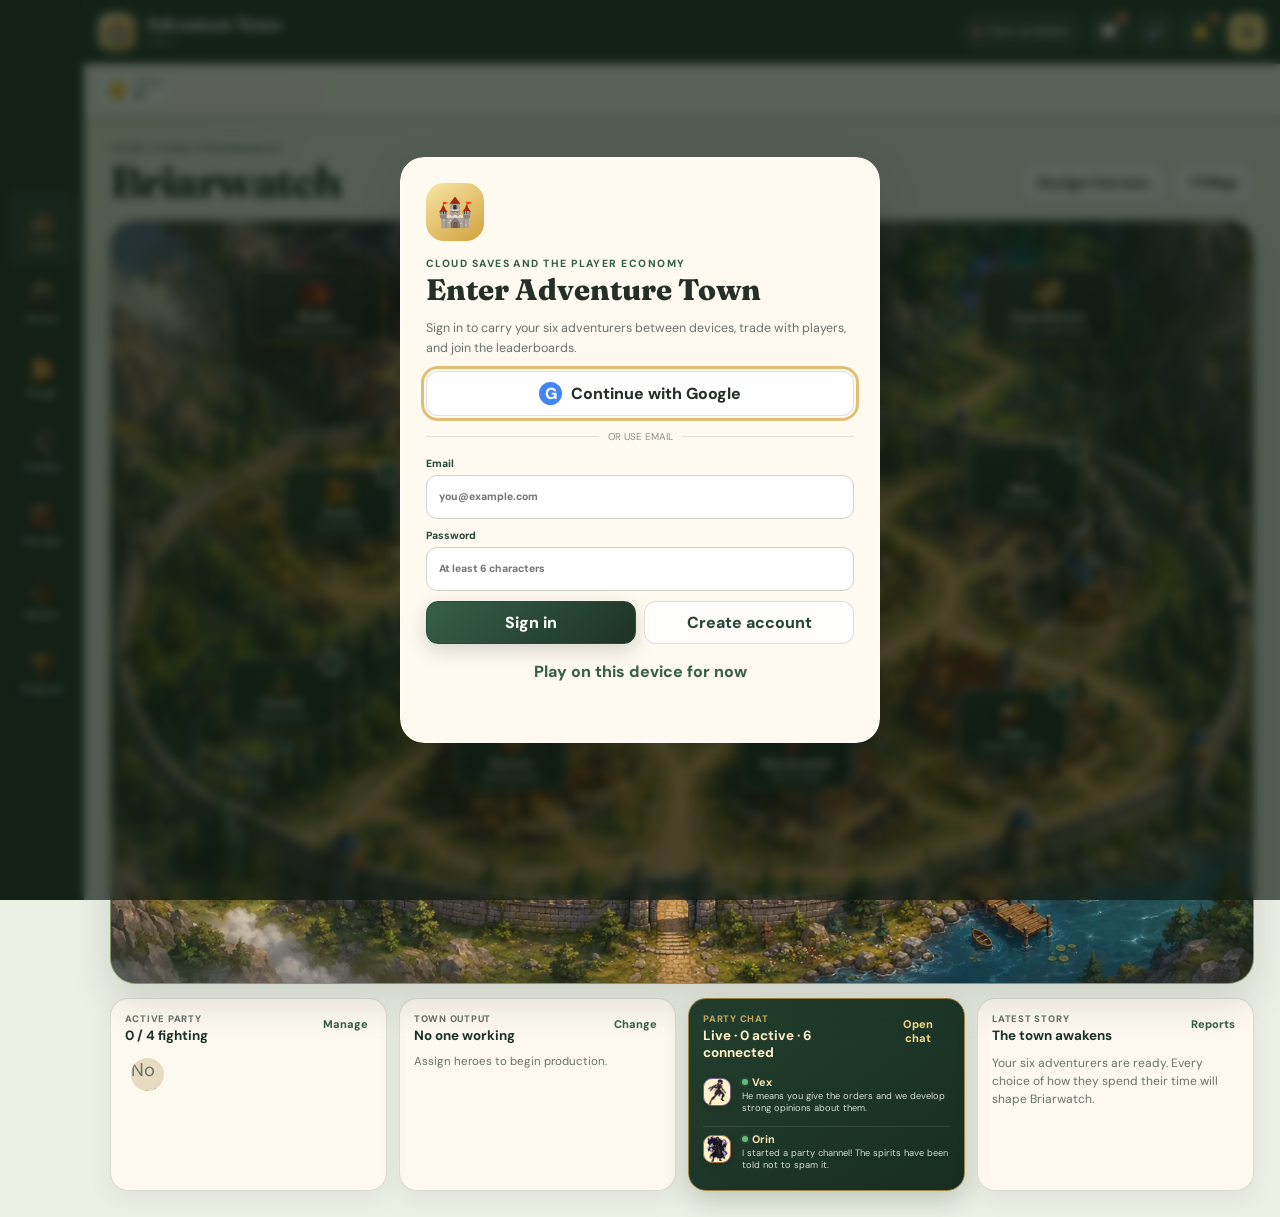
==== index.html @ 0adcb8e7 "Add files via upload" ====
<!doctype html>
<html lang="en">
<head>
  <meta charset="UTF-8">
  <meta name="viewport" content="width=device-width, initial-scale=1, viewport-fit=cover">
  <meta name="theme-color" content="#243b2d">
  <meta name="description" content="Adventure Town — a living, persistent idle RPG with six heroes, a player economy, dungeons, and raids.">
  <title>Adventure Town</title>
  <link rel="manifest" href="manifest.webmanifest">
  <link rel="icon" href="img/icon-192.png" type="image/png" sizes="192x192">
  <link rel="apple-touch-icon" href="img/apple-touch-icon.png">
  <link rel="stylesheet" href="styles.css">
</head>
<body>
  <noscript><div class="fatal-message">Adventure Town needs JavaScript enabled.</div></noscript>

  <div id="loadingScreen" class="loading-screen" aria-live="polite">
    <div class="loading-crest logo-crest"><img src="img/icon-192.png" alt="" aria-hidden="true" onerror="this.hidden=true"></div>
    <h1>Adventure Town</h1>
    <p id="loadingText">Opening the town gates…</p>
    <div class="loading-track" role="progressbar" aria-label="Loading game artwork" aria-valuemin="0" aria-valuemax="0" aria-valuenow="0"><span id="loadingProgress"></span></div>
    <small id="loadingCount" class="loading-count">Preparing artwork…</small>
  </div>

  <div id="app" class="app" hidden>
    <header class="topbar">
      <button class="brand" data-action="open-view" data-view="town" aria-label="Return to town">
        <span class="brand-crest logo-crest"><img src="img/icon-192.png" alt="" aria-hidden="true" onerror="this.hidden=true"></span>
        <span><strong>Adventure Town</strong><small id="versionLabel">v1.6.7</small></span>
      </button>
      <div class="top-actions">
        <button id="syncButton" class="status-pill" data-action="sync" aria-label="Cloud save status">
          <span id="syncDot" class="status-dot"></span><span id="syncLabel">Device save</span>
        </button>
        <button class="icon-button party-chat-button" data-action="open-party-chat" aria-label="Open party chat"><span aria-hidden="true">💬</span><span id="partyChatBadge" class="badge" hidden>0</span></button>
        <button id="soundButton" class="icon-button sound-button" data-action="toggle-sound" aria-label="Turn sounds off" aria-pressed="true"><span aria-hidden="true">🔊</span></button>
        <button class="icon-button" data-action="open-notifications" aria-label="Town reports">🔔<span id="notificationBadge" class="badge" hidden>0</span></button>
        <button id="accountButton" class="avatar-button" data-action="account" aria-label="Account">G</button>
      </div>
    </header>

    <section id="resourceBar" class="resource-bar" aria-label="Town resources"></section>

    <main class="main-stage">
      <section id="townView" class="view active" data-view-panel="town">
        <div class="town-toolbar">
          <div>
            <span class="eyebrow">Your living stronghold</span>
            <h2 id="townName">Briarwatch</h2>
          </div>
          <div class="toolbar-actions">
            <button class="soft-button" data-action="open-view" data-view="assign">Assign heroes</button>
            <button class="soft-button" data-action="toggle-map-size" aria-label="Expand or reduce town map">↗ Map</button>
          </div>
        </div>

        <div id="townMapFrame" class="town-map-frame">
          <div id="townMap" class="town-map" aria-label="Interactive top-down town map">
            <button class="location combat-gate gate-raid" data-action="open-combat-category" data-category="raid" style="--x:18;--y:11">
              <span class="location-icon game-icon icon-raid" aria-hidden="true"></span><strong>Raids</strong><small>3 milestone battles</small>
            </button>
            <button class="location combat-gate gate-dungeon" data-action="open-combat-category" data-category="dungeon" style="--x:50;--y:10">
              <span class="location-icon game-icon icon-dungeon" aria-hidden="true"></span><strong>Dungeons</strong><small>5 Essence delves</small>
            </button>
            <button class="location combat-gate gate-expedition" data-action="open-combat-category" data-category="expedition" style="--x:82;--y:11">
              <span class="location-icon game-icon icon-expedition" aria-hidden="true"></span><strong>Expeditions</strong><small>6 open-world routes</small>
            </button>

            <button class="location building farm" data-action="open-building" data-building="farm" style="--x:20;--y:37">
              <span class="level-badge" data-level-for="farm">1</span><span class="location-icon game-icon icon-farm" aria-hidden="true"></span><strong>Farm</strong><small>Stored food</small>
            </button>
            <button class="location building forest" data-action="open-building" data-building="forest" style="--x:15;--y:62">
              <span class="level-badge" data-level-for="forest">1</span><span class="location-icon game-icon icon-forest" aria-hidden="true"></span><strong>Forest</strong><small>Stored wood</small>
            </button>
            <button class="location building market" data-action="open-view" data-view="market" style="--x:39;--y:44">
              <span class="level-badge" data-level-for="market">1</span><span class="location-icon game-icon icon-market" aria-hidden="true"></span><strong>Marketplace</strong><small>Player trade</small>
            </button>
            <button class="location building warehouse" data-action="open-view" data-view="warehouse" style="--x:61;--y:41">
              <span class="level-badge" data-level-for="warehouse">1</span><span class="location-icon game-icon icon-warehouse" aria-hidden="true"></span><strong>Warehouse</strong><small id="warehouseMapCount">0 / 60</small>
            </button>
            <button class="location building tavern" data-action="open-building" data-building="tavern" style="--x:35;--y:70">
              <span class="level-badge" data-level-for="tavern">1</span><span class="location-icon game-icon icon-tavern" aria-hidden="true"></span><strong>Tavern</strong><small>Restore sanity</small>
            </button>
            <button class="location building smith" data-action="open-building" data-building="smith" style="--x:60;--y:70">
              <span class="level-badge" data-level-for="smith">1</span><span class="location-icon game-icon icon-smith" aria-hidden="true"></span><strong>Blacksmith</strong><small>Gear &amp; repair</small>
            </button>
            <button class="location building inn" data-action="open-building" data-building="inn" style="--x:79;--y:66">
              <span class="level-badge" data-level-for="inn">1</span><span class="location-icon game-icon icon-inn" aria-hidden="true"></span><strong>Inn</strong><small>Defeat recovery</small>
            </button>
            <button class="location building mine" data-action="open-building" data-building="mine" style="--x:80;--y:34">
              <span class="level-badge" data-level-for="mine">1</span><span class="location-icon game-icon icon-mine" aria-hidden="true"></span><strong>Mine</strong><small>Stored metal</small>
            </button>

            <div id="heroLayer" class="hero-layer" aria-live="polite"></div>
            <div class="town-square"><span class="game-icon icon-town" aria-hidden="true"></span><small>Town Square</small></div>
          </div>
        </div>

        <div class="town-summary-grid">
          <article class="summary-card">
            <div class="card-heading"><span><small>ACTIVE PARTY</small><strong id="activePartyCount">0 / 4 fighting</strong></span><button data-action="open-view" data-view="combat">Manage</button></div>
            <div id="activePartyMini" class="avatar-stack"></div>
          </article>
          <article class="summary-card">
            <div class="card-heading"><span><small>TOWN OUTPUT</small><strong id="townOutputText">No one working</strong></span><button data-action="open-view" data-view="assign">Change</button></div>
            <div id="townOutputMini" class="mini-bars"></div>
          </article>
          <article class="summary-card party-chat-card">
            <div class="card-heading"><span><small>PARTY CHAT</small><strong id="partyChatStatus">Six heroes connected</strong></span><button data-action="open-party-chat">Open chat</button></div>
            <div id="partyChatPreview" class="party-chat-preview"></div>
          </article>
          <article class="summary-card story-card">
            <div class="card-heading"><span><small>LATEST STORY</small><strong id="latestStoryTitle">The town awakens</strong></span><button data-action="open-notifications">Reports</button></div>
            <p id="latestStoryText">Your six adventurers are ready for their first assignments.</p>
          </article>
        </div>
      </section>

      <section id="heroesView" class="view" data-view-panel="heroes">
        <div class="section-heading"><div><span class="eyebrow">The permanent roster</span><h2>Your Six Adventurers</h2><p>Every hero can master combat and every work skill. There are no disposable workers.</p></div></div>
        <div id="heroRoster" class="hero-roster"></div>
      </section>

      <section id="assignView" class="view" data-view-panel="assign">
        <div class="section-heading"><div><span class="eyebrow">Time is the real currency</span><h2>Assignment Board</h2><p>Put all six to work, or send up to four into combat. Every choice has an opportunity cost.</p></div></div>
        <div id="assignmentBoard" class="assignment-board"></div>
      </section>

      <section id="combatView" class="view" data-view-panel="combat">
        <div class="section-heading"><div><span class="eyebrow">6 Expeditions → 5 Dungeons → 3 Raids</span><h2>Combat Hall</h2><p>Watch every strike, max hit, heal, kill, boss, and Raid skill room play out live—or let the battles continue for up to 12 hours away.</p></div><div class="combat-cap"><span id="combatSlotCount">0</span>/4 slots</div></div>
        <div id="combatBattlefield"></div>
        <div id="activeRuns" class="active-runs"></div>
        <div id="combatCatalog" class="combat-catalog"></div>
      </section>

      <section id="warehouseView" class="view" data-view-panel="warehouse">
        <div class="section-heading"><div><span class="eyebrow">Everything earned comes here</span><h2>Warehouse</h2><p>Every ration, metal, wood, supply, and equipment find is stored here as its own item type.</p></div><div class="capacity-ring"><strong id="warehouseCount">0</strong><span id="warehouseCapacity">/60 slots</span></div></div>
        <div class="segmented" role="tablist" aria-label="Warehouse filters">
          <button class="active" data-action="warehouse-filter" data-filter="all">All</button>
          <button data-action="warehouse-filter" data-filter="resource">Resources</button>
          <button data-action="warehouse-filter" data-filter="weapon">Weapons</button>
          <button data-action="warehouse-filter" data-filter="armor">Armor</button>
          <button data-action="warehouse-filter" data-filter="pet">Pets</button>
          <button data-action="warehouse-filter" data-filter="trinket">Trinkets</button>
          <button data-action="warehouse-filter" data-filter="egg">Eggs</button>
          <button data-action="warehouse-filter" data-filter="special">Special</button>
        </div>
        <div id="inventoryGrid" class="inventory-grid"></div>
      </section>

      <section id="marketView" class="view" data-view-panel="market">
        <div class="section-heading"><div><span class="eyebrow">Trade time and specialization</span><h2>Marketplace</h2><p>Buy from and sell to other players for Gold. The town never sells unlimited Essence.</p></div><button class="primary-button" data-action="open-sell">Create listing</button></div>
        <div id="marketStatus" class="market-status"></div>
        <div class="market-grid">
          <div><h3>Live Listings</h3><div id="marketListings" class="listing-list"></div></div>
          <div><h3>Your Listings &amp; Payouts</h3><div id="myListings" class="listing-list"></div></div>
        </div>
      </section>

      <section id="progressView" class="view" data-view-panel="progress">
        <div class="section-heading"><div><span class="eyebrow">A town worth remembering</span><h2>Progress &amp; Leaderboards</h2><p>Track long-term milestones without turning Adventure Town into PvP.</p></div></div>
        <div id="progressCards" class="progress-cards"></div>
        <section class="hero-league-section">
          <div class="hero-league-heading"><div><span class="eyebrow">Your roster, head to head</span><h3>Heroes' League</h3></div><div class="segmented compact" role="tablist" aria-label="Hero leaderboard metric"><button class="active" data-action="hero-league-metric" data-metric="power">Power</button><button data-action="hero-league-metric" data-metric="damage">Damage</button><button data-action="hero-league-metric" data-metric="combat">Combat</button><button data-action="hero-league-metric" data-metric="work">Work</button></div></div>
          <div id="heroLeague" class="hero-league"></div>
        </section>
        <div class="progress-columns">
          <div><h3>Milestones</h3><div id="achievementList" class="achievement-list"></div></div>
          <div><h3>Adventurer Rankings</h3><div id="leaderboardList" class="leaderboard-list"></div></div>
        </div>
      </section>
    </main>

    <nav class="bottom-nav" aria-label="Primary navigation">
      <button class="active" data-action="open-view" data-view="town"><span class="game-icon icon-town" aria-hidden="true"></span><small>Town</small></button>
      <button data-action="open-view" data-view="heroes"><span class="game-icon icon-heroes" aria-hidden="true"></span><small>Heroes</small></button>
      <button data-action="open-view" data-view="assign"><span class="game-icon icon-assign" aria-hidden="true"></span><small>Assign</small></button>
      <button data-action="open-view" data-view="combat"><span class="game-icon icon-combat" aria-hidden="true"></span><small>Combat</small></button>
      <button data-action="open-view" data-view="warehouse"><span class="game-icon icon-warehouse" aria-hidden="true"></span><small>Storage</small></button>
      <button data-action="open-view" data-view="market"><span class="game-icon icon-market" aria-hidden="true"></span><small>Market</small></button>
      <button data-action="open-view" data-view="progress"><span class="game-icon icon-progress" aria-hidden="true"></span><small>Progress</small></button>
    </nav>
  </div>

  <aside id="drawer" class="drawer" aria-hidden="true" aria-labelledby="drawerTitle">
    <div class="drawer-backdrop" data-action="close-drawer"></div>
    <div class="drawer-sheet" role="dialog" aria-modal="true">
      <div class="drawer-grip"></div>
      <header><div><span id="drawerEyebrow" class="eyebrow"></span><h2 id="drawerTitle"></h2></div><button class="icon-button" data-action="close-drawer" aria-label="Close">✕</button></header>
      <div id="drawerContent" class="drawer-content"></div>
    </div>
  </aside>

  <dialog id="authDialog" class="modal auth-modal">
    <form method="dialog" class="modal-card" data-prevent-submit>
      <div class="modal-crest">🏰</div>
      <span class="eyebrow">Cloud saves and the player economy</span>
      <h2>Enter Adventure Town</h2>
      <p>Sign in to carry your six adventurers between devices, trade with players, and join the leaderboards.</p>
      <button type="button" id="googleSignIn" class="google-button" data-action="google-signin"><span>G</span> Continue with Google</button>
      <div class="or"><span>or use email</span></div>
      <label>Email<input id="authEmail" type="email" autocomplete="email" placeholder="you@example.com"></label>
      <label>Password<input id="authPassword" type="password" autocomplete="current-password" minlength="6" placeholder="At least 6 characters"></label>
      <div class="button-row"><button type="button" class="primary-button" data-action="email-signin">Sign in</button><button type="button" class="soft-button" data-action="email-register">Create account</button></div>
      <button type="button" class="text-button" data-action="device-play">Play on this device for now</button>
      <p id="authError" class="form-error" role="alert"></p>
    </form>
  </dialog>

  <dialog id="offlineDialog" class="modal report-modal">
    <form method="dialog" class="modal-card">
      <span class="eyebrow">While you were away</span><h2>Your town kept moving</h2>
      <div id="offlineReport" class="offline-report"></div>
      <button class="primary-button" value="close">Return to town</button>
    </form>
  </dialog>

  <dialog id="confirmDialog" class="modal confirm-modal">
    <form method="dialog" class="modal-card">
      <span id="confirmIcon" class="confirm-icon">?</span><h2 id="confirmTitle">Are you sure?</h2><p id="confirmText"></p>
      <div class="button-row"><button class="soft-button" value="cancel">Cancel</button><button id="confirmAccept" class="danger-button" value="confirm">Confirm</button></div>
    </form>
  </dialog>

  <div id="toastRegion" class="toast-region" aria-live="polite"></div>
  <script type="module" src="game.js"></script>
</body>
</html>
---- styles.css ----
@import url('https://fonts.googleapis.com/css2?family=DM+Sans:wght@400;500;600;700;800&family=Fraunces:opsz,wght@9..144,600;9..144,700;9..144,800&display=swap');

:root {
  --forest-950: #15251c;
  --forest-900: #1d3226;
  --forest-800: #294735;
  --forest-700: #376047;
  --forest-500: #5e8c68;
  --sage-200: #c9d6bd;
  --sage-100: #e7ecdf;
  --cream: #f8f1df;
  --paper: #fffaf0;
  --gold: #d5a63f;
  --gold-light: #f3d782;
  --clay: #9b553d;
  --rust: #bc633f;
  --ink: #243027;
  --muted: #687268;
  --line: rgba(43, 66, 49, .16);
  --shadow: 0 16px 42px rgba(22, 36, 26, .15);
  --safe-top: env(safe-area-inset-top, 0px);
  --safe-bottom: env(safe-area-inset-bottom, 0px);
  --header-h: 64px;
  --resource-h: 52px;
  --nav-h: 72px;
}

* { box-sizing: border-box; }
html { min-height: 100%; background: var(--forest-950); scroll-behavior: smooth; }
body {
  min-height: 100%; margin: 0; overflow-x: hidden;
  color: var(--ink); background:
    radial-gradient(circle at 0 0, rgba(213,166,63,.14), transparent 28rem),
    #edf0e5;
  font-family: "DM Sans", system-ui, -apple-system, BlinkMacSystemFont, "Segoe UI", sans-serif;
  -webkit-tap-highlight-color: transparent;
}
button, input, select { font: inherit; }
button { cursor: pointer; }
button:focus-visible, input:focus-visible, select:focus-visible { outline: 3px solid rgba(213,166,63,.7); outline-offset: 2px; }
[hidden] { display: none !important; }

.fatal-message { padding: 2rem; text-align: center; color: white; background: var(--forest-900); }
.loading-screen {
  position: fixed; inset: 0; z-index: 1000; display: grid; place-content: center; justify-items: center;
  color: var(--cream); background:
    linear-gradient(rgba(18,38,25,.72), rgba(15,29,20,.9)),
    radial-gradient(circle at 50% 36%, #53775a 0 14%, #243b2d 40%, #14231a 75%);
  text-align: center; transition: opacity .35s ease, visibility .35s ease;
}
.loading-screen.fade { opacity: 0; visibility: hidden; }
.loading-crest { display: grid; width: 92px; height: 92px; place-items: center; margin-bottom: 1rem; border: 2px solid rgba(255,255,255,.28); border-radius: 28px; background: rgba(255,255,255,.1); box-shadow: 0 24px 60px rgba(0,0,0,.25); font-size: 3rem; animation: crestFloat 2s ease-in-out infinite; }
.loading-crest img { width:100%; height:100%; border-radius:25px; }
.loading-screen h1 { margin: 0; font: 800 clamp(2.25rem,8vw,4rem)/1 "Fraunces", serif; letter-spacing: -.04em; }
.loading-screen p { margin: .8rem 0 1.4rem; color: var(--sage-200); }
.loading-track { width: min(280px,70vw); height: 6px; overflow: hidden; border-radius: 99px; background: rgba(255,255,255,.12); }
.loading-track span { display: block; width: 0; height: 100%; border-radius: inherit; background: linear-gradient(90deg,var(--gold),var(--gold-light)); box-shadow: 0 0 14px rgba(243,215,130,.35); transition: width .16s ease; }
.loading-count { margin-top:.65rem; color:rgba(231,236,223,.72); font-size:.65rem; font-weight:700; letter-spacing:.08em; text-transform:uppercase; }
@keyframes crestFloat { 50%{transform:translateY(-7px) rotate(-2deg)} }

.logo-crest { position:relative; }
.logo-crest::before { content:"🏰"; display:grid; position:absolute; inset:0; place-items:center; }
.logo-crest img { position:relative; z-index:1; object-fit:cover; background:#173121; }

.art-fallback { display:grid !important; place-items:center; font-style:normal; }

.app { min-height: 100dvh; padding-top: calc(var(--safe-top) + var(--header-h) + var(--resource-h)); padding-bottom: calc(var(--safe-bottom) + var(--nav-h)); }
.topbar {
  position: fixed; top: 0; left: 0; right: 0; z-index: 100; height: calc(var(--safe-top) + var(--header-h)); padding: var(--safe-top) max(14px,env(safe-area-inset-right)) 0 max(14px,env(safe-area-inset-left));
  display: flex; align-items: center; justify-content: space-between; color: white; background: rgba(26,49,35,.96); border-bottom: 1px solid rgba(255,255,255,.08); backdrop-filter: blur(18px);
}
.brand { display: flex; align-items: center; gap: 10px; min-width: 0; padding: 0; border: 0; color: inherit; background: transparent; text-align: left; }
.brand-crest { display: grid; width: 38px; height: 38px; flex: 0 0 auto; place-items: center; border-radius: 13px; background: linear-gradient(145deg,#fff2bc,#c99227); box-shadow: inset 0 0 0 1px rgba(255,255,255,.45); font-size: 1.25rem; }
.brand-crest img { width:100%; height:100%; border-radius:12px; }
.brand span:last-child { display: grid; }
.brand strong { font: 700 1.05rem/1.1 "Fraunces",serif; letter-spacing: -.02em; white-space: nowrap; }
.brand small { margin-top: 2px; color: #afc5b3; font-size: .63rem; letter-spacing: .08em; text-transform: uppercase; }
.top-actions { display: flex; align-items: center; gap: 8px; }
.status-pill { display: flex; align-items: center; gap: 7px; min-height: 36px; padding: 7px 11px; border: 1px solid rgba(255,255,255,.12); border-radius: 99px; color: #d9e6d9; background: rgba(255,255,255,.07); font-size: .72rem; font-weight: 700; }
.status-dot { width: 8px; height: 8px; border-radius: 50%; background: #dfae46; box-shadow: 0 0 0 4px rgba(223,174,70,.13); }
.status-dot.online { background: #78c986; box-shadow: 0 0 0 4px rgba(120,201,134,.13); }
.status-dot.error { background: #e57867; box-shadow: 0 0 0 4px rgba(229,120,103,.13); }
.icon-button, .avatar-button { position: relative; display: grid; width: 38px; height: 38px; place-items: center; padding: 0; border: 1px solid rgba(255,255,255,.12); border-radius: 12px; color: white; background: rgba(255,255,255,.07); }
.party-chat-button > span:first-child { font-size:1rem; filter:drop-shadow(0 2px 2px rgba(0,0,0,.2)); }
.avatar-button { border-color: #d8b04f; color: var(--forest-900); background: var(--gold-light); font-weight: 800; }
.badge { position: absolute; top: -4px; right: -4px; min-width: 17px; height: 17px; padding: 0 4px; border: 2px solid var(--forest-900); border-radius: 10px; color: white; background: var(--rust); font-size: .62rem; line-height: 13px; }

.resource-bar {
  position: fixed; top: calc(var(--safe-top) + var(--header-h)); left: 0; right: 0; z-index: 90; height: var(--resource-h);
  display: flex; gap: 8px; align-items: center; overflow-x: auto; padding: 7px max(12px,env(safe-area-inset-right)) 7px max(12px,env(safe-area-inset-left)); scrollbar-width: none;
  background: rgba(255,250,240,.95); border-bottom: 1px solid var(--line); box-shadow: 0 4px 18px rgba(34,55,39,.07); backdrop-filter: blur(14px);
}
.resource-bar::-webkit-scrollbar { display:none; }
.resource-chip { display: flex; align-items: center; gap: 7px; min-width: max-content; height: 36px; padding: 6px 10px; border: 1px solid var(--line); border-radius: 11px; background: white; box-shadow: 0 2px 7px rgba(39,58,43,.05); }
.resource-chip .resource-icon { font-size: 1.05rem; }
.resource-chip span:last-child { display: grid; }
.resource-chip small { color: var(--muted); font-size: .56rem; font-weight: 800; letter-spacing: .06em; text-transform: uppercase; }
.resource-chip strong { font-size: .78rem; line-height: 1.05; }
.resource-chip.flash { animation: chipFlash .65s ease; }
@keyframes chipFlash { 45%{transform:translateY(-2px);border-color:var(--gold);box-shadow:0 5px 15px rgba(213,166,63,.28)} }

.main-stage { width: min(1500px,100%); margin: 0 auto; }
.view { display: none; min-height: calc(100dvh - var(--header-h) - var(--resource-h) - var(--nav-h)); padding: clamp(14px,2vw,26px); animation: viewIn .25s ease; }
.view.active { display: block; }
@keyframes viewIn { from{opacity:0;transform:translateY(6px)} }
.eyebrow { display: block; margin-bottom: 4px; color: var(--forest-700); font-size: .65rem; font-weight: 800; letter-spacing: .14em; text-transform: uppercase; }
.town-toolbar, .section-heading { display: flex; align-items: end; justify-content: space-between; gap: 18px; margin-bottom: 16px; }
.town-toolbar h2, .section-heading h2 { margin: 0; color: var(--forest-900); font: 800 clamp(1.7rem,4vw,2.7rem)/1.05 "Fraunces",serif; letter-spacing: -.035em; }
.section-heading p { max-width: 700px; margin: 8px 0 0; color: var(--muted); font-size: .9rem; }
.toolbar-actions, .button-row { display: flex; gap: 8px; }
.soft-button, .primary-button, .danger-button, .google-button, .text-button {
  min-height: 42px; padding: 10px 15px; border-radius: 12px; font-weight: 800; transition: transform .15s ease, filter .15s ease, box-shadow .15s ease;
}
.soft-button { border: 1px solid var(--line); color: var(--forest-800); background: rgba(255,255,255,.78); }
.primary-button { border: 1px solid #244d35; color: white; background: linear-gradient(135deg,var(--forest-700),var(--forest-900)); box-shadow: 0 7px 20px rgba(29,50,38,.18); }
.danger-button { border: 1px solid #8a362c; color: white; background: #a8493c; }
.text-button { border: 0; color: var(--forest-700); background: transparent; }
.soft-button:hover, .primary-button:hover, .danger-button:hover, .google-button:hover { filter: brightness(1.05); transform: translateY(-1px); }

.town-map-frame { position: relative; overflow: auto; border: 1px solid rgba(33,57,40,.22); border-radius: 26px; background: #9bb082; box-shadow: var(--shadow); overscroll-behavior-x:contain; overscroll-behavior-y:auto; touch-action:pan-x pan-y; transition: min-height .25s ease; }
.town-map-frame.expanded { position: fixed; inset: calc(var(--safe-top) + var(--header-h) + var(--resource-h)) 0 calc(var(--safe-bottom) + var(--nav-h)) 0; z-index: 80; border-radius: 0; }
.town-map {
  position: relative; width:100%; min-width:800px; aspect-ratio:3/2; overflow:hidden; isolation:isolate;
  touch-action:pan-x pan-y;
  background:linear-gradient(rgba(20,38,25,.04),rgba(20,38,25,.04)),url("img/fantasy-town-map.webp") center/cover no-repeat #607455;
}
.town-map::before { content:none; }
.terrain { display:none; }
.terrain-mountains { top:-10px; left:0; right:0; height:31%; z-index:-2; opacity:.94; background: linear-gradient(135deg,transparent 0 35%,#557354 36% 55%,transparent 56%) 0 0/120px 125px repeat-x, linear-gradient(45deg,transparent 0 38%,#48654b 39% 57%,transparent 58%) 50px 6px/145px 130px repeat-x, linear-gradient(#617b59,#6e895f); border-bottom: 7px solid #756d51; }
.terrain-river { right:-4%; bottom:-12%; width:48%; height:32%; z-index:-1; transform:rotate(-12deg); border-radius:50%; background:linear-gradient(90deg,#6eabb0,#8bc3bd 45%,#5b979f); box-shadow:0 0 0 8px #bfad75,0 0 0 13px rgba(70,87,48,.18); }
.terrain-road { z-index:-1; background:#d1bd86; box-shadow:inset 0 0 0 2px rgba(117,91,49,.1); }
.road-main { left:50%; top:23%; bottom:7%; width:7%; transform:translateX(-50%); }
.road-cross { left:6%; right:7%; top:55%; height:7%; transform:rotate(-2deg); }
.map-label { position:absolute; z-index:0; color:rgba(255,255,255,.68); font-size:.62rem; font-weight:800; letter-spacing:.28em; text-shadow:0 1px 2px rgba(0,0,0,.3); }
.wilds-label { top:3%; left:50%; transform:translateX(-50%); }
.location { position:absolute; left:calc(var(--x) * 1%); top:calc(var(--y) * 1%); z-index:5; width:112px; min-height:58px; transform:translate(-50%,-50%); display:grid; justify-items:center; align-content:center; gap:1px; padding:7px 8px; border:1px solid rgba(255,244,205,.7); border-radius:14px; color:#fff8df; background:linear-gradient(145deg,rgba(27,49,35,.92),rgba(18,34,25,.88)); box-shadow:0 5px 0 rgba(37,30,20,.36),0 9px 22px rgba(14,25,17,.35); backdrop-filter:blur(5px); transition:transform .16s ease,filter .16s ease; }
.location:hover { transform:translate(-50%,-54%) scale(1.035); filter:brightness(1.05); }
.location:active { transform:translate(-50%,-48%) scale(.98); box-shadow:0 4px 0 rgba(86,77,52,.24); }
.game-icon { display:inline-block; flex:0 0 auto; background-image:url("img/ui-icon-atlas.webp"); background-repeat:no-repeat; background-size:400% 400%; background-position:var(--icon-x) var(--icon-y); image-rendering:auto; }
.icon-town { --icon-x:0%; --icon-y:0%; }
.icon-heroes { --icon-x:33.333%; --icon-y:0%; }
.icon-assign { --icon-x:66.667%; --icon-y:0%; }
.icon-progress { --icon-x:100%; --icon-y:0%; }
.icon-raid { --icon-x:0%; --icon-y:33.333%; }
.icon-dungeon { --icon-x:33.333%; --icon-y:33.333%; }
.icon-expedition { --icon-x:66.667%; --icon-y:33.333%; }
.icon-combat { --icon-x:100%; --icon-y:33.333%; }
.icon-farm { --icon-x:0%; --icon-y:66.667%; }
.icon-mine { --icon-x:33.333%; --icon-y:66.667%; }
.icon-forest { --icon-x:66.667%; --icon-y:66.667%; }
.icon-smith { --icon-x:100%; --icon-y:66.667%; }
.icon-warehouse { --icon-x:0%; --icon-y:100%; }
.icon-market { --icon-x:33.333%; --icon-y:100%; }
.icon-tavern { --icon-x:66.667%; --icon-y:100%; }
.icon-inn { --icon-x:100%; --icon-y:100%; }
.location-icon { font-size:1.25rem; line-height:1.1; filter:drop-shadow(0 2px 1px rgba(0,0,0,.2)); }
.location-icon.game-icon { width:30px; height:30px; font-size:0; filter:drop-shadow(0 3px 2px rgba(0,0,0,.35)); }
.location.combat-gate .location-icon.game-icon { width:34px; height:34px; }
.location strong { font:700 .77rem/1.05 "Fraunces",serif; }
.location small { color:#d4dfcc; font-size:.5rem; font-weight:700; }
.location.combat-gate { width:136px; min-height:64px; color:#fff4cf; background:linear-gradient(150deg,rgba(49,54,51,.94),rgba(19,29,24,.92)); border-color:#d6b35c; box-shadow:0 6px 0 rgba(60,43,25,.7),0 12px 24px rgba(12,19,14,.4); }
.location.combat-gate small { color:#c9d6bd; }
.level-badge { position:absolute; top:-8px; right:-7px; display:grid; width:25px; height:25px; place-items:center; border:2px solid #fff5d3; border-radius:50%; color:white; background:var(--forest-800); font-size:.64rem; font-weight:800; box-shadow:0 3px 8px rgba(0,0,0,.2); }
.town-square { position:absolute; left:50%; top:56%; z-index:1; transform:translate(-50%,-50%); display:grid; place-items:center; padding:4px 7px; border-radius:9px; color:#fff4ce; background:rgba(26,43,31,.72); text-shadow:0 1px 2px #18291d; }
.town-square span { font-size:2rem; }
.town-square .game-icon { width:42px; height:42px; font-size:0; filter:drop-shadow(0 3px 3px rgba(0,0,0,.35)); }
.town-square small { font:700 .6rem "Fraunces",serif; text-transform:uppercase; }
.hero-layer { position:absolute; inset:0; z-index:8; pointer-events:none; }
.map-hero { position:absolute; left:calc(var(--x) * 1%); top:calc(var(--y) * 1%); transform:translate(-50%,-50%); display:grid; justify-items:center; pointer-events:auto; transition:left 1.2s ease,top 1.2s ease; }
.map-hero button { display:grid; width:42px; height:42px; overflow:hidden; place-items:center; padding:0; border:3px solid var(--hero-color); border-radius:50% 50% 43% 43%; background:#fff7dc; box-shadow:0 5px 0 rgba(50,61,39,.24),0 7px 12px rgba(34,44,27,.2); font-size:1.45rem; animation:heroBob 2.4s cubic-bezier(.45,0,.55,1) infinite; animation-delay:var(--delay); will-change:transform; }
.map-hero small { margin-top:5px; padding:2px 6px; border-radius:7px; color:white; background:rgba(26,45,31,.8); font-size:.52rem; font-weight:800; white-space:nowrap; }
.map-hero.fighting button { animation:heroBob 2.4s cubic-bezier(.45,0,.55,1) infinite,combatPulse 1.1s ease-in-out infinite; animation-delay:var(--delay),var(--delay); }
.map-hero.recovering button { filter:saturate(.55); }
.map-speech { position:absolute; left:50%; bottom:calc(100% + 9px); z-index:12; width:max-content; max-width:185px; transform:translateX(-50%); padding:7px 9px; border:1px solid rgba(38,55,39,.2); border-radius:11px 11px 11px 3px; color:var(--ink); background:rgba(255,250,240,.97); box-shadow:0 8px 20px rgba(18,32,22,.25); font-size:.58rem; font-weight:700; line-height:1.35; text-align:left; animation:mapSpeechIn .22s ease; pointer-events:none; }
.map-speech::after { content:""; position:absolute; left:50%; bottom:-6px; width:10px; height:10px; transform:translateX(-50%) rotate(45deg); border-right:1px solid rgba(38,55,39,.2); border-bottom:1px solid rgba(38,55,39,.2); background:#fffaf0; }
@keyframes heroBob { 0%,100%{transform:translateY(0)} 50%{transform:translateY(-4px)} }
@keyframes combatPulse { 0%,100%{box-shadow:0 5px 0 rgba(50,61,39,.24),0 7px 12px rgba(34,44,27,.2)} 50%{box-shadow:0 0 0 7px rgba(220,95,57,.24),0 5px 0 rgba(50,61,39,.24)} }
@keyframes mapSpeechIn { from{opacity:0;transform:translate(-50%,5px) scale(.96)} }

.town-summary-grid { display:grid; grid-template-columns:repeat(4,minmax(0,1fr)); gap:12px; margin-top:14px; }
.summary-card { min-height:110px; padding:14px; border:1px solid var(--line); border-radius:18px; background:rgba(255,250,240,.88); box-shadow:0 8px 24px rgba(35,54,39,.07); }
.card-heading { display:flex; align-items:start; justify-content:space-between; gap:10px; }
.card-heading span { display:grid; }
.card-heading small { color:var(--muted); font-size:.59rem; font-weight:800; letter-spacing:.08em; }
.card-heading strong { margin-top:2px; color:var(--forest-900); font-size:.84rem; }
.card-heading button { padding:4px; border:0; color:var(--forest-700); background:transparent; font-size:.69rem; font-weight:800; }
.story-card p { margin:10px 0 0; color:var(--muted); font-size:.75rem; line-height:1.5; }
.party-chat-preview { display:grid; gap:7px; margin-top:9px; }
.party-chat-message { display:grid; grid-template-columns:42px minmax(0,1fr); gap:9px; align-items:start; padding:10px; border:1px solid var(--line); border-left:3px solid var(--chat-color); border-radius:13px; background:rgba(255,255,255,.78); box-shadow:0 4px 12px rgba(34,52,38,.05); }
.party-chat-message .chat-portrait { display:grid; width:40px; height:40px; overflow:hidden; place-items:center; border:2px solid var(--chat-color); border-radius:12px; background:#fff3ce; }
.party-chat-message > div { min-width:0; }
.party-chat-message .chat-message-head { display:flex; align-items:baseline; justify-content:space-between; gap:8px; }
.party-chat-message .chat-message-head strong { color:var(--forest-900); font-size:.68rem; }
.party-chat-message .chat-message-head small { flex:0 0 auto; color:var(--muted); font-size:.5rem; }
.party-chat-message p { margin:3px 0 0; color:#435047; font-size:.65rem; line-height:1.42; }
.party-chat-message.compact { grid-template-columns:29px minmax(0,1fr); gap:7px; padding:5px 0; border:0; border-top:1px solid var(--line); border-radius:0; background:transparent; box-shadow:none; }
.party-chat-message.compact:first-child { border-top:0; }
.party-chat-message.compact .chat-portrait { width:28px; height:28px; border-width:1px; border-radius:9px; }
.party-chat-message.compact .chat-message-head small { display:none; }
.party-chat-message.compact p { display:-webkit-box; overflow:hidden; margin-top:1px; font-size:.58rem; line-height:1.3; -webkit-box-orient:vertical; -webkit-line-clamp:2; }
.party-chat-intro { display:grid; grid-template-columns:44px 1fr; gap:11px; align-items:center; margin-bottom:13px; padding:12px; border:1px solid #d0b665; border-radius:15px; background:linear-gradient(135deg,#fff3c9,#e8eddd); }
.party-chat-intro > span { display:grid; width:42px; height:42px; place-items:center; border-radius:13px; background:var(--forest-800); font-size:1.25rem; }
.party-chat-intro strong { color:var(--forest-900); font:700 .82rem "Fraunces",serif; }
.party-chat-intro p { margin:3px 0 0; color:var(--muted); font-size:.61rem; line-height:1.45; }
.party-chat-feed { display:grid; max-height:calc(100dvh - 245px); gap:8px; overflow-y:auto; padding:2px 3px 4px 1px; scroll-behavior:smooth; }
.avatar-stack { display:flex; min-height:40px; align-items:center; padding:12px 4px 0; }
.avatar-stack span { display:grid; width:37px; height:37px; overflow:hidden; place-items:center; margin-left:-7px; border:2px solid var(--paper); border-radius:50%; background:#e8dcc0; font-size:1.15rem; }
.avatar-stack span:first-child { margin-left:0; }
.empty-mini { color:var(--muted); font-size:.72rem; }
.mini-bars { display:grid; gap:6px; margin-top:10px; }
.mini-bar { display:grid; grid-template-columns:44px 1fr 50px; gap:6px; align-items:center; font-size:.62rem; }
.mini-bar i { height:6px; overflow:hidden; border-radius:99px; background:#dfe3d5; }
.mini-bar i::after { content:""; display:block; width:var(--w); height:100%; border-radius:inherit; background:var(--forest-500); }

.hero-roster { display:grid; grid-template-columns:repeat(3,minmax(260px,1fr)); gap:14px; }
.hero-card { position:relative; overflow:hidden; border:1px solid var(--line); border-radius:22px; background:linear-gradient(145deg,rgba(255,251,240,.96),rgba(239,236,218,.92)); box-shadow:0 10px 28px rgba(37,55,40,.08); }
.hero-card::before { content:""; position:absolute; inset:0 0 auto; height:5px; background:var(--hero-color); }
.hero-card-head { display:grid; grid-template-columns:64px 1fr auto; gap:12px; align-items:center; padding:18px 16px 12px; }
.hero-portrait { display:grid; width:62px; height:62px; overflow:hidden; place-items:center; border:3px solid var(--hero-color); border-radius:20px; background:#fff6d9; font-size:2.2rem; box-shadow:0 7px 14px rgba(38,51,35,.1); }
.hero-image { display:block; width:100%; height:100%; object-fit:contain; pointer-events:none; user-select:none; }
.hero-card h3 { margin:0; font:700 1.18rem "Fraunces",serif; }
.hero-card .class-label { display:block; margin-top:2px; color:var(--hero-color); font-size:.69rem; font-weight:800; text-transform:uppercase; }
.hero-level { text-align:right; }
.hero-level strong { display:block; color:var(--forest-900); font:800 1.35rem "Fraunces",serif; }
.hero-level small { color:var(--muted); font-size:.58rem; font-weight:800; text-transform:uppercase; }
.hero-status-line { display:flex; align-items:center; justify-content:space-between; gap:8px; padding:0 16px 12px; }
.status-tag { display:inline-flex; align-items:center; gap:5px; padding:5px 8px; border-radius:99px; color:var(--forest-800); background:#dfe7d8; font-size:.65rem; font-weight:800; }
.status-tag.combat { color:#7d362a; background:#f4d5c7; }
.status-tag.recovery { color:#755622; background:#f3e2b3; }
.hero-vitals { display:grid; gap:7px; padding:0 16px 14px; }
.meter-row { display:grid; grid-template-columns:62px 1fr 38px; gap:8px; align-items:center; color:var(--muted); font-size:.62rem; font-weight:700; }
.meter { height:7px; overflow:hidden; border-radius:99px; background:#d8ddd1; }
.meter span { display:block; width:var(--value); height:100%; border-radius:inherit; background:var(--meter-color,#6c9b6f); transition:width .3s ease; }
.equipment-pair { display:grid; grid-template-columns:1fr 1fr; gap:9px 8px; padding:11px 16px; border-top:1px solid var(--line); border-bottom:1px solid var(--line); background:rgba(255,255,255,.42); }
.gear-slot { display:grid; grid-template-columns:30px 1fr; gap:7px; align-items:center; min-width:0; }
.gear-slot span { display:grid; width:30px; height:30px; place-items:center; border-radius:9px; background:#e6dfc9; }
.gear-art { width:28px; height:28px; object-fit:contain; }
.gear-slot div { min-width:0; }
.gear-slot small, .gear-slot strong { display:block; overflow:hidden; text-overflow:ellipsis; white-space:nowrap; }
.gear-slot small { color:var(--muted); font-size:.54rem; text-transform:uppercase; }
.gear-slot strong { font-size:.65rem; }
.hero-card-actions { display:flex; gap:7px; padding:12px 16px 16px; }
.hero-card-actions button { flex:1; min-height:36px; padding:7px 8px; border:1px solid var(--line); border-radius:10px; color:var(--forest-800); background:rgba(255,255,255,.7); font-size:.66rem; font-weight:800; }

.assignment-board { display:grid; gap:10px; }
.assignment-row { display:grid; grid-template-columns:230px minmax(270px,1fr) minmax(180px,.55fr); align-items:center; gap:12px; padding:12px; border:1px solid var(--line); border-radius:18px; background:rgba(255,250,240,.9); }
.assignment-hero { display:flex; align-items:center; gap:10px; min-width:0; }
.assignment-hero .mini-portrait { display:grid; width:44px; height:44px; overflow:hidden; flex:0 0 auto; place-items:center; border:2px solid var(--hero-color); border-radius:14px; background:#fff4d0; font-size:1.55rem; }
.assignment-hero strong, .assignment-hero small { display:block; }
.assignment-hero small { color:var(--muted); font-size:.64rem; }
.assignment-options { display:flex; gap:6px; overflow-x:auto; padding:3px; scrollbar-width:none; }
.assignment-options::-webkit-scrollbar { display:none; }
.assignment-options button { min-width:max-content; min-height:38px; padding:7px 10px; border:1px solid var(--line); border-radius:10px; color:var(--forest-800); background:white; font-size:.65rem; font-weight:800; }
.assignment-options button.active { border-color:var(--forest-700); color:white; background:var(--forest-700); box-shadow:0 5px 12px rgba(42,80,54,.2); }
.assignment-detail { color:var(--muted); font-size:.7rem; line-height:1.45; }
.work-tier-picker { display:grid; gap:4px; margin-top:7px; }
.work-tier-picker > span { color:var(--forest-700); font-size:.55rem; font-weight:800; letter-spacing:.05em; text-transform:uppercase; }
.work-tier-picker select { width:100%; min-height:34px; padding:6px 8px; border:1px solid var(--line); border-radius:9px; color:var(--forest-900); background:#fff; font-size:.62rem; font-weight:700; }

.combat-cap { flex:0 0 auto; padding:9px 13px; border:1px solid var(--line); border-radius:13px; color:var(--forest-700); background:var(--paper); font-size:.72rem; font-weight:800; }
.combat-cap span { font-size:1.2rem; }
.active-runs { display:grid; gap:10px; margin-bottom:18px; }
#combatBattlefield { scroll-margin-top:calc(var(--header-h) + var(--resource-h) + 14px); }
.combat-battlefield { overflow:hidden; margin-bottom:12px; border:1px solid rgba(31,55,38,.35); border-radius:22px; color:#f9f2dc; background:linear-gradient(145deg,var(--battle-a),var(--battle-b)); box-shadow:0 16px 38px rgba(27,42,31,.2); }
.combat-battlefield > header { display:flex; align-items:center; justify-content:space-between; gap:12px; padding:15px 17px; border-bottom:1px solid rgba(255,255,255,.12); background:rgba(13,29,19,.28); }
.combat-battlefield > header h2 { margin:2px 0 0; font:800 1.25rem "Fraunces",serif; }
.combat-battlefield > header .eyebrow { color:rgba(255,255,255,.66); }
.battle-actions { display:flex; gap:7px; }
.battle-actions button { min-height:38px; padding:7px 11px; border:1px solid rgba(255,255,255,.25); border-radius:10px; color:#fff5d8; background:rgba(12,27,18,.55); font-size:.62rem; font-weight:800; }
.battle-actions .stop-run { color:#ffd7ce; }
.room-timeline { display:flex; gap:5px; overflow-x:auto; padding:10px 13px; border-bottom:1px solid rgba(255,255,255,.1); background:rgba(9,23,15,.2); scrollbar-width:none; }
.room-timeline::-webkit-scrollbar { display:none; }
.room-timeline > div { display:flex; min-width:max-content; align-items:center; gap:5px; padding:5px 8px; border:1px solid rgba(255,255,255,.13); border-radius:9px; opacity:.48; background:rgba(255,255,255,.05); }
.room-timeline > div.current { opacity:1; border-color:#f4d476; background:rgba(244,212,118,.18); }
.room-timeline > div.done { opacity:.72; background:rgba(117,185,128,.17); }
.room-timeline > div.done::after { content:"✓"; color:#aee2a9; font-size:.55rem; font-weight:900; }
.room-timeline span { display:grid; width:24px; height:24px; place-items:center; font-size:.92rem; }
.timeline-room-art { width:24px; height:24px; object-fit:contain; }
.room-timeline small { font-size:.53rem; font-weight:800; }
.battle-stage { display:grid; grid-template-columns:minmax(220px,.8fr) 48px minmax(330px,1.45fr); gap:10px; align-items:center; min-height:330px; padding:20px; background:radial-gradient(circle at 26% 55%,rgba(255,222,135,.12),transparent 33%),linear-gradient(rgba(9,23,15,.08),rgba(9,23,15,.3)); }
.enemy-zone { display:grid; justify-items:center; text-align:center; }
.enemy-name h3 { margin:3px 0 8px; font:800 1.25rem "Fraunces",serif; }
.enemy-name .eyebrow { color:#dccd9d; }
.enemy-figure { position:relative; display:grid; width:132px; height:132px; place-items:center; margin-bottom:10px; border:4px solid rgba(255,255,255,.22); border-radius:38% 52% 42% 48%; background:radial-gradient(circle,#f6ddb1,#b88e4f 62%,#533c2d); box-shadow:0 15px 30px rgba(0,0,0,.26),inset 0 0 0 5px rgba(28,39,25,.25); animation:enemyIdle 2.4s ease-in-out infinite; }
.enemy-zone.boss .enemy-figure { width:154px; height:154px; border-color:#e8c763; background:radial-gradient(circle,#ffe5a8,#a56b43 60%,#3d2924); box-shadow:0 0 30px rgba(235,194,89,.24),0 17px 32px rgba(0,0,0,.3); }
.enemy-image { position:relative; z-index:1; width:116%; height:116%; object-fit:contain; filter:drop-shadow(0 9px 5px rgba(0,0,0,.24)); }
.enemy-figure > span:first-child { font-size:4.5rem; filter:drop-shadow(0 7px 3px rgba(0,0,0,.2)); }
.enemy-zone.boss .enemy-figure > span:first-child { font-size:5.2rem; }
.versus-mark { display:grid; width:44px; height:44px; place-items:center; border:2px solid rgba(255,255,255,.26); border-radius:50%; color:#ffe9a4; background:rgba(15,31,20,.6); font:900 .72rem "Fraunces",serif; }
.battle-party { display:grid; grid-template-columns:repeat(2,minmax(145px,1fr)); gap:8px; }
.battle-hero { position:relative; display:grid; grid-template-columns:54px 1fr; column-gap:8px; align-items:center; min-height:98px; padding:9px; border:1px solid rgba(255,255,255,.17); border-radius:15px; background:rgba(245,239,217,.11); transition:transform .12s ease,background .12s ease; }
.battle-hero.attacking { transform:translateX(-3px); background:rgba(255,231,158,.2); }
.battle-portrait { position:relative; grid-row:1/5; width:54px; height:70px; overflow:visible; border:2px solid var(--hero-color); border-radius:13px; background:#f9e6b0; }
.battle-portrait .hero-image { width:100%; height:100%; border-radius:11px; object-fit:cover; }
.battle-hero-name strong,.battle-hero-name small,.battle-hero > small { display:block; }
.battle-hero-name strong { overflow:hidden; font-size:.68rem; text-overflow:ellipsis; white-space:nowrap; }
.battle-hero-name small,.battle-hero > small { color:rgba(255,255,255,.7); font-size:.51rem; }
.battle-hp { width:100%; height:9px; overflow:hidden; border:1px solid rgba(255,255,255,.18); border-radius:99px; background:rgba(23,31,24,.55); }
.battle-hp span { display:block; height:100%; border-radius:inherit; background:linear-gradient(90deg,#ac3833,#ef7862); transition:width .22s linear; }
.enemy-hp { width:min(270px,100%); height:13px; margin-bottom:5px; }
.hero-hp span { background:linear-gradient(90deg,#4b9a59,#82cf72); }
.attack-timer { grid-column:2; height:4px; overflow:hidden; margin-top:4px; border-radius:99px; background:rgba(0,0,0,.25); }
.attack-timer span { display:block; height:100%; background:#f0cf65; transition:none; will-change:width; }
.status-effects { display:flex; gap:4px; justify-content:center; margin-top:6px; }
.status-effects span { padding:3px 6px; border-radius:99px; background:rgba(0,0,0,.35); font-size:.48rem; font-weight:900; text-transform:uppercase; }
.status-effects .poison { color:#c8ef79; }
.status-effects .fire { color:#ffad72; }
.hitsplat-layer { position:absolute; inset:0; z-index:5; overflow:visible; pointer-events:none; }
.hitsplat { position:absolute; z-index:5; left:calc(44% + var(--hit-index) * 9px); top:calc(5% + var(--hit-index) * 15px); display:grid; min-width:31px; height:31px; place-items:center; padding:2px 5px; border:2px solid #301c18; border-radius:50%; color:white; background:#c84739; font:900 .72rem/1 monospace; box-shadow:0 3px 0 rgba(0,0,0,.28); animation:hitsplatPop .95s ease-out forwards; pointer-events:none; }
.hitsplat.enemy,.hitsplat.miss { color:#193044; background:#d6e5ec; }
.hitsplat.crit { color:#412100; background:#ffcf4c; transform:scale(1.13); }
.hitsplat.heal { color:#173f24; background:#80dc8d; }
.hitsplat.poison { background:#72933d; }
.hitsplat.fire { background:#e56e35; }
.hitsplat.frost { background:#61a9cb; }
.hitsplat.lightning { color:#3b2a00; background:#f2d84c; }
.hitsplat.shadow,.hitsplat.summon { background:#7961a7; }
.skill-obstacle { display:grid; grid-template-columns:150px 1fr; gap:22px; align-items:center; min-height:260px; padding:28px; background:radial-gradient(circle at 13% 50%,rgba(255,218,115,.14),transparent 28%); }
.obstacle-icon { display:grid; width:140px; height:140px; place-items:center; border:4px solid rgba(255,255,255,.22); border-radius:34px; background:rgba(20,38,25,.5); font-size:4.5rem; }
.skill-obstacle h3 { margin:4px 0 5px; font:800 1.45rem "Fraunces",serif; }
.skill-obstacle p { margin:0 0 14px; color:rgba(255,255,255,.75); font-size:.72rem; }
.skill-obstacle .battle-hp { height:13px; margin-bottom:6px; }
.skill-obstacle .battle-hp span { background:linear-gradient(90deg,#d4a63e,#f2df82); }
.skill-obstacle > div:last-child > small { color:rgba(255,255,255,.72); font-size:.59rem; }
.combat-rest-stop { display:grid; grid-template-columns:140px minmax(0,1fr); gap:22px; align-items:center; min-height:260px; padding:28px; background:radial-gradient(circle at 13% 50%,rgba(255,219,115,.16),transparent 30%); }
.rest-stop-icon { display:grid; width:132px; height:132px; place-items:center; border:4px solid rgba(255,255,255,.22); border-radius:34px; background:rgba(20,38,25,.48); font-size:4.2rem; }
.combat-rest-stop h3 { margin:4px 0 5px; font:800 1.42rem "Fraunces",serif; }
.combat-rest-stop p { max-width:640px; margin:0 0 14px; color:rgba(255,255,255,.76); font-size:.7rem; line-height:1.5; }
.resting-party { display:grid; grid-template-columns:repeat(2,minmax(0,1fr)); gap:7px; }
.resting-party article { display:grid; grid-template-columns:38px minmax(0,1fr); gap:8px; align-items:center; padding:8px; border:1px solid rgba(255,255,255,.16); border-radius:12px; background:rgba(255,255,255,.08); }
.resting-party article > span { width:36px; height:36px; overflow:hidden; border:2px solid #d2ad54; border-radius:10px; background:#fff0c1; }
.resting-party article > span img { width:100%; height:100%; object-fit:cover; }
.resting-party strong,.resting-party small { display:block; }
.resting-party strong { font-size:.64rem; }
.resting-party small { margin-top:2px; color:rgba(255,255,255,.68); font-size:.51rem; }
.rest-sanity { height:5px; margin-top:5px; overflow:hidden; border-radius:99px; background:rgba(0,0,0,.28); }
.rest-sanity i { display:block; height:100%; border-radius:inherit; background:linear-gradient(90deg,#c08d37,#f1d777); transition:width .22s linear; }
@keyframes restWait { 50%{opacity:.5} }
.battle-summary { display:grid; grid-template-columns:repeat(5,1fr); border-top:1px solid rgba(255,255,255,.1); border-bottom:1px solid rgba(255,255,255,.1); background:rgba(8,21,13,.27); }
.battle-summary > div { min-width:0; padding:10px 8px; border-right:1px solid rgba(255,255,255,.08); text-align:center; }
.battle-summary > div:last-child { border-right:0; }
.battle-summary strong,.battle-summary small { display:block; overflow:hidden; text-overflow:ellipsis; white-space:nowrap; }
.battle-summary strong { color:#ffe69a; font:800 .82rem "Fraunces",serif; }
.battle-summary small { margin-top:2px; color:rgba(255,255,255,.58); font-size:.48rem; font-weight:800; text-transform:uppercase; }
.combat-log { padding:9px 14px 12px; background:rgba(6,17,10,.28); }
.combat-log summary { cursor:pointer; color:#e8dba9; font-size:.58rem; font-weight:900; text-transform:uppercase; }
.combat-log p { margin:6px 0 0; color:rgba(255,255,255,.7); font-size:.58rem; }
.combat-log p.kill,.combat-log p.loot,.combat-log p.boss { color:#ffe48b; }
.combat-log p.heal { color:#abe6aa; }
.combat-log p.defeat { color:#ffb1a2; }
.route-preview { display:grid; gap:6px; }
.route-preview > div { display:grid; grid-template-columns:35px 1fr; gap:8px; align-items:center; padding:8px 9px; border:1px solid var(--line); border-radius:11px; background:white; }
.route-preview > div > span { display:grid; width:34px; height:34px; place-items:center; border-radius:9px; background:#ece5d0; font-size:1.15rem; }
.route-room-art { width:32px; height:32px; object-fit:contain; }
.route-preview strong,.route-preview small { display:block; }
.route-preview strong { font-size:.67rem; }
.route-preview small { margin-top:2px; color:var(--muted); font-size:.55rem; }
.active-run.watched { border-color:#ad8c3b; box-shadow:0 0 0 2px rgba(197,157,58,.12),0 8px 22px rgba(39,57,41,.07); }
.active-run .watch-run { border:1px solid #b99b4d; color:#5c4516; background:#ffedb4; }
@keyframes enemyIdle { 50%{transform:translateY(-5px) rotate(1deg)} }
@keyframes hitsplatPop { 0%{opacity:0;transform:translateY(7px) scale(.65)} 12%{opacity:1;transform:translateY(0) scale(1.08)} 68%{opacity:1;transform:translateY(-3px) scale(1)} 100%{opacity:0;transform:translateY(-14px) scale(.92)} }
.empty-state { padding:28px 18px; border:1px dashed rgba(49,78,56,.25); border-radius:18px; color:var(--muted); background:rgba(255,255,255,.36); text-align:center; }
.empty-state span { display:block; margin-bottom:8px; font-size:2rem; }
.active-run { display:grid; grid-template-columns:56px 1fr auto; gap:12px; align-items:center; padding:13px; border:1px solid var(--line); border-radius:18px; background:var(--paper); box-shadow:0 8px 22px rgba(39,57,41,.07); }
.run-icon { display:grid; width:54px; height:54px; place-items:center; border-radius:16px; background:#e6ddbf; font-size:1.75rem; }
.run-room-art { width:52px; height:52px; object-fit:contain; }
.run-title { display:flex; justify-content:space-between; gap:8px; }
.run-title strong { font:700 .95rem "Fraunces",serif; }
.run-title small { color:var(--muted); font-size:.63rem; }
.run-progress { height:8px; margin:8px 0 5px; overflow:hidden; border-radius:99px; background:#dfe3d7; }
.run-progress span { display:block; height:100%; border-radius:inherit; background:linear-gradient(90deg,var(--forest-500),var(--gold)); }
.run-party { display:flex; align-items:center; gap:3px; color:var(--muted); font-size:.62rem; }
.run-party i { position:relative; display:grid; width:25px; height:25px; overflow:hidden; place-items:center; border-radius:50%; background:#eee4c9; font-style:normal; }
.run-party i.resting { overflow:visible; border:2px solid #ba8b38; opacity:.78; filter:saturate(.72); }
.run-party i.resting b { position:absolute; right:-6px; bottom:-5px; display:grid; width:15px; height:15px; place-items:center; border-radius:50%; background:#fff3c8; box-shadow:0 1px 4px rgba(31,44,32,.25); font-size:.48rem; }
.active-run.waiting { border-color:#c19b49; background:linear-gradient(135deg,#fff8e5,#edf1e4); }
.active-run.waiting .run-progress span { width:100% !important; background:linear-gradient(90deg,#c8953e,#f0d676); animation:restWait 1.8s ease-in-out infinite; }
.active-run .stop-run { min-height:38px; padding:8px 11px; border:1px solid #dfb3a6; border-radius:10px; color:#8a3f33; background:#fff2eb; font-size:.64rem; font-weight:800; }
.active-run-actions { display:grid; gap:6px; }
.active-run-actions button { min-height:36px; padding:7px 10px; border-radius:10px; font-size:.62rem; font-weight:800; }
.combat-catalog { display:grid; gap:22px; }
.combat-section { scroll-margin-top:calc(var(--header-h) + var(--resource-h) + 16px); }
.combat-section-heading { display:flex; align-items:end; justify-content:space-between; gap:14px; margin-bottom:10px; }
.combat-section-heading h3 { margin:0; color:var(--forest-900); font:800 1.4rem "Fraunces",serif; }
.combat-section-heading p { max-width:720px; margin:4px 0 0; color:var(--muted); font-size:.72rem; line-height:1.45; }
.combat-section-heading > span { flex:0 0 auto; padding:6px 9px; border-radius:99px; color:var(--forest-700); background:#e1e8da; font-size:.6rem; font-weight:800; }
.combat-cards { display:grid; grid-template-columns:repeat(3,minmax(260px,1fr)); gap:13px; }
.combat-card { position:relative; overflow:hidden; min-height:280px; padding:18px; border:1px solid rgba(46,63,43,.25); border-radius:23px; color:white; background:linear-gradient(160deg,var(--card-a),var(--card-b)); box-shadow:var(--shadow); }
.combat-card.locked { filter:saturate(.72); }
.combat-card::after { content:attr(data-icon); position:absolute; right:-10px; bottom:-24px; opacity:.12; font-size:8rem; transform:rotate(-8deg); }
.combat-card .eyebrow { color:rgba(255,255,255,.68); }
.combat-card h3 { margin:5px 0 7px; font:800 1.6rem "Fraunces",serif; }
.combat-card p { min-height:52px; margin:0 0 12px; color:rgba(255,255,255,.75); font-size:.74rem; line-height:1.5; }
.combat-card ul { display:grid; gap:6px; min-height:68px; margin:0 0 14px; padding:0; list-style:none; font-size:.67rem; }
.combat-card li::before { content:"✦"; margin-right:6px; color:var(--gold-light); }
.combat-card-actions { position:relative; z-index:2; display:grid; grid-template-columns:88px 1fr; gap:7px; }
.combat-card button { width:100%; min-height:43px; border:1px solid rgba(255,255,255,.34); border-radius:12px; color:var(--forest-950); background:#f6e5af; font-weight:800; }
.combat-card .loot-button,.loot-button { border:1px solid rgba(255,255,255,.28); color:#fff5d6; background:rgba(16,31,22,.65); }
.loot-chest-icon { display:inline-block; width:20px; height:20px; vertical-align:middle; background:url("img/loot-chest.svg") center/contain no-repeat; }
.loot-summary { display:grid; grid-template-columns:54px 1fr; gap:11px; align-items:center; margin-bottom:14px; padding:12px; border:1px solid var(--line); border-radius:15px; background:#e9eedf; }
.loot-summary > span { display:grid; width:52px; height:52px; place-items:center; border-radius:15px; background:#fff8df; font-size:1.8rem; }
.loot-summary-art { width:50px; height:50px; object-fit:contain; }
.loot-summary strong { display:block; font:700 .9rem "Fraunces",serif; }
.loot-summary p { margin:3px 0 0; color:var(--muted); font-size:.63rem; line-height:1.45; }
.loot-table,.resource-tier-list { display:grid; gap:7px; }
.loot-row,.resource-tier { display:grid; grid-template-columns:38px 1fr auto; gap:9px; align-items:center; padding:9px 10px; border:1px solid var(--line); border-radius:12px; background:white; }
.loot-icon,.resource-tier > span { display:grid; width:36px; height:36px; place-items:center; border-radius:10px; background:#eee6d0; font-size:1.2rem; }
.loot-art { width:34px; height:34px; object-fit:contain; }
.loot-row strong,.loot-row small,.resource-tier strong,.resource-tier small { display:block; }
.loot-row strong,.resource-tier strong { font-size:.7rem; }
.loot-row small,.resource-tier small { margin-top:2px; color:var(--muted); font-size:.57rem; }
.loot-row b,.resource-tier b { color:var(--forest-700); font-size:.65rem; }
.loot-note,.tier-explainer { color:var(--muted); font-size:.62rem; line-height:1.5; }
.loot-preview { width:100%; border:1px solid #cfb15e; text-align:left; cursor:pointer; }
.resource-tier.locked { opacity:.62; background:#edf0e9; }
.resource-tier.task-select { width:100%; color:var(--forest-900); font-family:inherit; text-align:left; cursor:pointer; transition:border-color .16s ease,box-shadow .16s ease,transform .16s ease; }
.resource-tier.task-select:hover { border-color:#a58a42; box-shadow:0 5px 14px rgba(52,70,45,.1); transform:translateY(-1px); }
.resource-tier.task-select:focus-visible { outline:3px solid rgba(204,166,65,.38); outline-offset:2px; }
.resource-tier.task-select.assigned { border-color:#6f9476; background:#edf3e8; box-shadow:inset 3px 0 0 #52795e; }
.resource-tier.task-select:disabled { opacity:.58; cursor:not-allowed; transform:none; box-shadow:none; }
.resource-tier.task-select b { text-align:right; white-space:nowrap; }
.task-command { display:grid; grid-template-columns:54px 1fr auto; gap:11px; align-items:center; margin-bottom:18px; padding:12px; border:1px solid #c8b77e; border-radius:16px; background:linear-gradient(135deg,#fff8e4,#edf2e5); }
.task-command > span { display:grid; width:52px; height:52px; overflow:hidden; place-items:center; border:1px solid rgba(132,105,43,.18); border-radius:15px; background:#fff9e9; font-size:1.7rem; }
.task-command small,.task-command strong,.task-command p { display:block; }
.task-command small { color:var(--forest-600); font-size:.54rem; font-weight:900; letter-spacing:.08em; text-transform:uppercase; }
.task-command strong { margin-top:2px; font:800 .91rem "Fraunces",serif; }
.task-command p { margin:3px 0 0; color:var(--muted); font-size:.57rem; line-height:1.4; }
.task-command > b { color:var(--forest-700); font-size:.62rem; white-space:nowrap; }
.task-command .task-picker-portrait { border:2px solid var(--hero-color); background:#fff1c9; }
.task-command .task-picker-portrait img { width:100%; height:100%; object-fit:cover; }
.task-hero-list,.task-choice-list,.building-worker-list { display:grid; gap:8px; }
.task-hero-card { display:grid; grid-template-columns:46px minmax(0,1fr) auto; gap:10px; align-items:center; min-height:64px; padding:9px 11px; border:1px solid var(--line); border-radius:14px; color:var(--forest-900); background:white; text-align:left; }
.task-hero-card.selected { border-color:#62866a; background:#edf3e8; box-shadow:inset 3px 0 0 #52795e; }
.task-hero-card:disabled { opacity:.56; cursor:not-allowed; }
.task-hero-portrait { display:grid; width:44px; height:44px; overflow:hidden; place-items:center; border:2px solid var(--hero-color); border-radius:13px; background:#fff2cf; }
.task-hero-portrait img { width:100%; height:100%; object-fit:cover; }
.task-hero-copy { min-width:0; }
.task-hero-copy strong,.task-hero-copy small { display:block; }
.task-hero-copy strong { overflow:hidden; font-size:.68rem; text-overflow:ellipsis; white-space:nowrap; }
.task-hero-copy small { margin-top:3px; color:var(--muted); font-size:.56rem; }
.task-hero-card > b { color:var(--forest-700); font-size:.58rem; text-align:right; }
.building-worker { display:grid; grid-template-columns:minmax(0,1fr) minmax(180px,.9fr); gap:10px; align-items:center; padding:10px; border:1px solid var(--line); border-radius:14px; background:white; }
.worker-identity { display:flex; min-width:0; align-items:center; gap:9px; padding:0; border:0; color:var(--forest-900); background:transparent; text-align:left; }
.worker-identity .inline-hero { width:42px; height:42px; overflow:hidden; flex:0 0 auto; border:2px solid #c9ad63; border-radius:12px; background:#fff2cf; }
.worker-identity .inline-hero img { width:100%; height:100%; object-fit:cover; }
.worker-identity strong,.worker-identity small,.worker-task strong,.worker-task small { display:block; }
.worker-identity strong { overflow:hidden; font-size:.68rem; text-overflow:ellipsis; white-space:nowrap; }
.worker-identity small,.worker-task small { margin-top:2px; color:var(--muted); font-size:.53rem; }
.worker-task { min-width:0; padding-left:10px; border-left:1px solid var(--line); }
.worker-task strong { overflow:hidden; font-size:.64rem; text-overflow:ellipsis; white-space:nowrap; }
.worker-task .text-button { margin-top:4px; padding:0; border:0; color:var(--forest-700); background:transparent; font-size:.55rem; font-weight:900; }
.combat-party-preview { display:grid; grid-template-columns:repeat(4,1fr); gap:7px; margin:2px 0 8px; }
.combat-party-preview > div { min-width:0; padding:10px 6px; border:1px solid var(--line); border-radius:12px; background:white; text-align:center; }
.combat-party-preview span,.combat-party-preview strong,.combat-party-preview small { display:block; }
.combat-party-preview span { font-size:1.15rem; }
.combat-party-preview strong { overflow:hidden; margin-top:3px; color:var(--forest-900); font:800 .8rem "Fraunces",serif; text-overflow:ellipsis; white-space:nowrap; }
.combat-party-preview small { margin-top:2px; color:var(--muted); font-size:.49rem; font-weight:800; line-height:1.25; text-transform:uppercase; }
.combat-party-preview.empty { opacity:.62; }
.combat-party-preview[data-risk="high"] > div:first-child { border-color:#7faa78; background:#edf6e7; }
.combat-party-preview[data-risk="medium"] > div:first-child { border-color:#d1ae58; background:#fff5d4; }
.combat-party-preview[data-risk="low"] > div:first-child { border-color:#cf8879; background:#fff0e9; }
.combat-preview-note { margin:0 0 11px; color:var(--muted); font-size:.61rem; line-height:1.45; }

.capacity-ring { display:grid; min-width:92px; padding:9px 13px; border:1px solid var(--line); border-radius:14px; background:var(--paper); text-align:center; }
.capacity-ring strong { font:800 1.1rem "Fraunces",serif; }
.capacity-ring span { color:var(--muted); font-size:.58rem; }
.segmented { display:flex; gap:4px; width:max-content; max-width:100%; overflow-x:auto; margin-bottom:14px; padding:4px; border:1px solid var(--line); border-radius:13px; background:rgba(255,255,255,.6); }
.segmented button { min-width:max-content; padding:8px 12px; border:0; border-radius:9px; color:var(--muted); background:transparent; font-size:.68rem; font-weight:800; }
.segmented button.active { color:white; background:var(--forest-700); }
.inventory-grid { display:grid; grid-template-columns:repeat(4,minmax(210px,1fr)); gap:11px; }
.item-card { display:grid; grid-template-columns:50px 1fr; gap:10px; min-height:126px; padding:12px; border:1px solid var(--line); border-radius:16px; background:var(--paper); box-shadow:0 7px 20px rgba(37,55,39,.06); }
.item-card.special { border-color:rgba(157,117,36,.5); background:linear-gradient(145deg,#fff9df,#f3e1aa); }
.item-icon { display:grid; width:48px; height:48px; place-items:center; border-radius:14px; background:#e7e1d0; font-size:1.7rem; }
.item-art { width:46px; height:46px; object-fit:contain; }
.item-card.special .item-icon { background:#e5c777; }
.item-card h4 { margin:0; font:700 .83rem/1.15 "Fraunces",serif; }
.item-card .item-meta { display:block; margin-top:3px; color:var(--muted); font-size:.56rem; font-weight:700; text-transform:uppercase; }
.item-card p { margin:6px 0; color:var(--muted); font-size:.62rem; line-height:1.35; }
.item-actions { display:flex; flex-wrap:wrap; gap:5px; grid-column:1/-1; }
.item-actions button { min-height:31px; padding:5px 8px; border:1px solid var(--line); border-radius:8px; color:var(--forest-800); background:white; font-size:.59rem; font-weight:800; }
.item-card.resource-stack { border-color:#cbd8c5; background:linear-gradient(145deg,#fbf8e9,#edf1df); }
.item-card.resource-stack .item-icon { background:#dfe8d4; }
.resource-quantity { display:flex; grid-column:1/-1; align-items:end; justify-content:space-between; padding-top:7px; border-top:1px solid var(--line); }
.resource-quantity small { color:var(--muted); font-size:.55rem; font-weight:800; text-transform:uppercase; }
.resource-quantity strong { color:var(--forest-800); font:800 1rem "Fraunces",serif; }

.market-status { margin-bottom:12px; }
.notice { padding:11px 13px; border:1px solid var(--line); border-radius:13px; color:var(--forest-800); background:#e8eddc; font-size:.72rem; }
.notice.warning { color:#76551f; background:#f7e9be; }
.market-grid, .progress-columns { display:grid; grid-template-columns:1.35fr .8fr; gap:18px; }
.market-grid h3, .progress-columns h3 { margin:0 0 10px; color:var(--forest-900); font:700 1rem "Fraunces",serif; }
.listing-list { display:grid; gap:8px; }
.listing { display:grid; grid-template-columns:42px 1fr auto; gap:10px; align-items:center; padding:10px; border:1px solid var(--line); border-radius:14px; background:var(--paper); }
.listing .item-icon { width:40px; height:40px; border-radius:11px; font-size:1.3rem; }
.listing strong, .listing small { display:block; }
.listing strong { font-size:.72rem; }
.listing small { margin-top:2px; color:var(--muted); font-size:.58rem; }
.listing-price { text-align:right; }
.listing-price b { display:block; color:#8c6518; font-size:.78rem; }
.listing-price button { margin-top:4px; padding:5px 8px; border:1px solid var(--line); border-radius:8px; color:white; background:var(--forest-700); font-size:.58rem; font-weight:800; }

.progress-cards { display:grid; grid-template-columns:repeat(4,1fr); gap:10px; margin-bottom:18px; }
.stat-card { padding:15px; border:1px solid var(--line); border-radius:17px; background:var(--paper); box-shadow:0 7px 20px rgba(39,55,41,.06); }
.stat-card span { display:block; margin-bottom:8px; font-size:1.35rem; }
.stat-card strong { display:block; color:var(--forest-900); font:800 1.4rem "Fraunces",serif; }
.stat-card small { color:var(--muted); font-size:.62rem; font-weight:700; text-transform:uppercase; }
.achievement-list, .leaderboard-list { display:grid; gap:8px; }
.achievement { display:grid; grid-template-columns:42px 1fr auto; gap:10px; align-items:center; padding:11px; border:1px solid var(--line); border-radius:14px; background:var(--paper); }
.achievement.locked { opacity:.58; filter:grayscale(.5); }
.achievement > span { display:grid; width:40px; height:40px; place-items:center; border-radius:12px; background:#ede5c9; font-size:1.25rem; }
.achievement strong, .achievement small { display:block; }
.achievement strong { font-size:.7rem; }
.achievement small { color:var(--muted); font-size:.58rem; }
.achievement b { color:var(--forest-600); font-size:.6rem; }
.leaderboard-row { display:grid; grid-template-columns:30px 38px 1fr auto; gap:8px; align-items:center; padding:9px; border:1px solid var(--line); border-radius:13px; background:var(--paper); }
.leaderboard-row .rank { color:var(--muted); font:800 .8rem "Fraunces",serif; text-align:center; }
.leaderboard-row .board-avatar { display:grid; width:36px; height:36px; place-items:center; border-radius:50%; background:#e5d7b8; }
.leaderboard-row strong, .leaderboard-row small { display:block; }
.leaderboard-row strong { font-size:.68rem; }
.leaderboard-row small { color:var(--muted); font-size:.57rem; }
.leaderboard-row b { color:var(--forest-700); font-size:.66rem; }

.bottom-nav { position:fixed; left:0; right:0; bottom:0; z-index:100; height:calc(var(--safe-bottom) + var(--nav-h)); display:grid; grid-template-columns:repeat(7,1fr); padding:6px max(6px,env(safe-area-inset-right)) var(--safe-bottom) max(6px,env(safe-area-inset-left)); border-top:1px solid rgba(255,255,255,.1); color:#cddacf; background:rgba(24,45,32,.97); backdrop-filter:blur(18px); }
.bottom-nav button { position:relative; display:grid; place-content:center; justify-items:center; gap:2px; min-width:0; padding:3px; border:0; border-radius:12px; color:inherit; background:transparent; }
.bottom-nav button span { font-size:1.18rem; line-height:1; transition:transform .16s ease; }
.bottom-nav button .game-icon { width:28px; height:28px; font-size:0; filter:drop-shadow(0 2px 2px rgba(0,0,0,.35)); }
.bottom-nav button small { font-size:.55rem; font-weight:800; }
.bottom-nav button.active { color:var(--gold-light); background:rgba(255,255,255,.07); }
.bottom-nav button.active span { transform:translateY(-2px); }

.drawer { position:fixed; inset:0; z-index:300; visibility:hidden; }
.drawer.open { visibility:visible; }
.drawer-backdrop { position:absolute; inset:0; opacity:0; background:rgba(10,22,14,.58); backdrop-filter:blur(3px); transition:opacity .25s ease; }
.drawer.open .drawer-backdrop { opacity:1; }
.drawer-sheet { position:absolute; right:0; top:0; bottom:0; width:min(510px,100%); overflow-y:auto; padding:calc(var(--safe-top) + 18px) 18px calc(var(--safe-bottom) + 20px); background:#f6f1e3; box-shadow:-20px 0 60px rgba(16,27,18,.24); transform:translateX(102%); transition:transform .28s cubic-bezier(.22,.8,.22,1); }
.drawer.open .drawer-sheet { transform:translateX(0); }
.drawer-grip { display:none; width:42px; height:5px; margin:0 auto 13px; border-radius:5px; background:#c2c8ba; }
.drawer header { display:flex; align-items:start; justify-content:space-between; gap:12px; padding-bottom:14px; border-bottom:1px solid var(--line); }
.drawer header h2 { margin:0; font:800 1.7rem "Fraunces",serif; }
.drawer header .icon-button { border-color:var(--line); color:var(--forest-800); background:white; }
.drawer-content { padding-top:15px; }
.drawer-section { margin-bottom:18px; }
.drawer-section h3 { margin:0 0 9px; font:700 .92rem "Fraunces",serif; }
.drawer label { display:grid; gap:5px; margin-bottom:10px; color:var(--forest-800); font-size:.65rem; font-weight:800; }
.drawer input,.drawer select { width:100%; min-height:44px; padding:10px 12px; border:1px solid #cdd3c8; border-radius:11px; color:var(--ink); background:white; }
.info-grid { display:grid; grid-template-columns:1fr 1fr; gap:8px; }
.info-tile { padding:10px; border:1px solid var(--line); border-radius:12px; background:white; }
.info-tile small, .info-tile strong { display:block; }
.info-tile small { color:var(--muted); font-size:.56rem; text-transform:uppercase; }
.info-tile strong { margin-top:2px; font-size:.73rem; }
.skill-list { display:grid; gap:8px; }
.skill-row { display:grid; grid-template-columns:88px 38px 1fr; gap:7px; align-items:center; font-size:.66rem; }
.skill-row b { color:var(--forest-700); }
.action-list { display:grid; gap:8px; }
.action-list button { display:flex; align-items:center; justify-content:space-between; min-height:44px; padding:9px 11px; border:1px solid var(--line); border-radius:12px; color:var(--forest-800); background:white; text-align:left; font-weight:800; }
.action-list button small { color:var(--muted); font-weight:600; }
.recipe-item { display:flex; align-items:center; gap:7px; }
.recipe-item > span { min-width:0; }
.recipe-item strong,.recipe-item small,.recipe-cost strong,.recipe-cost small { display:block; }
.recipe-item strong { overflow:hidden; text-overflow:ellipsis; white-space:nowrap; font-size:.68rem; }
.recipe-item small { margin-top:2px; font-size:.54rem; }
.recipe-item-art { width:32px; height:32px; object-fit:contain; }
.smith-capability { display:grid; grid-template-columns:.75fr .75fr 1.5fr; gap:7px; margin:10px 0; }
.smith-capability > div { min-width:0; padding:9px 10px; border:1px solid var(--line); border-radius:12px; background:white; }
.smith-capability small,.smith-capability strong { display:block; }
.smith-capability small { color:var(--muted); font-size:.5rem; font-weight:800; text-transform:uppercase; }
.smith-capability strong { margin-top:3px; color:var(--forest-900); font-size:.64rem; line-height:1.35; }
.smith-tier-list { display:grid; gap:7px; }
.smith-tier { border:1px solid var(--line); border-radius:13px; background:white; overflow:hidden; }
.smith-tier > summary,.smith-tier.locked { display:grid; gap:9px; align-items:center; min-height:58px; padding:9px 10px; list-style:none; }
.smith-tier > summary { grid-template-columns:38px 1fr auto 12px; cursor:pointer; }
.smith-tier.locked { grid-template-columns:38px 1fr auto; }
.smith-tier > summary::-webkit-details-marker { display:none; }
.smith-tier > summary::after { content:"›"; grid-column:4; grid-row:1; color:var(--muted); font-size:1rem; transform:rotate(90deg); transition:transform .16s ease; }
.smith-tier:not([open]) > summary::after { transform:rotate(0); }
.smith-tier-badge { display:grid; width:36px; height:36px; place-items:center; border-radius:10px; background:#eee6d0; font-size:1.15rem; }
.smith-tier summary strong,.smith-tier summary small,.smith-tier.locked strong,.smith-tier.locked small { display:block; }
.smith-tier summary strong,.smith-tier.locked strong { font-size:.7rem; }
.smith-tier summary small,.smith-tier.locked small { margin-top:2px; color:var(--muted); font-size:.55rem; line-height:1.35; }
.smith-tier summary b,.smith-tier.locked b { color:var(--forest-700); font-size:.58rem; white-space:nowrap; }
.smith-tier.locked { opacity:.66; background:#edf0e9; }
.smith-tier-recipes { padding:2px 9px 10px; border-top:1px solid var(--line); background:#f9f6eb; }
.smith-tier-recipes h4 { margin:10px 1px 6px; color:var(--forest-800); font-size:.58rem; letter-spacing:.08em; text-transform:uppercase; }
.smith-recipe { gap:12px; }
.smith-recipe.missing-materials { background:#fbfaf6; }
.recipe-cost { flex:0 0 auto; text-align:right; }
.recipe-cost strong { color:var(--forest-800); font-size:.61rem; }
.recipe-cost small { margin-top:2px; max-width:190px; font-size:.51rem; line-height:1.3; }
.choice-grid { display:grid; grid-template-columns:repeat(2,1fr); gap:8px; }
.choice-card { padding:12px; border:1px solid var(--line); border-radius:14px; background:white; text-align:left; }
.choice-card.selected { border-color:var(--forest-700); box-shadow:inset 0 0 0 1px var(--forest-700); background:#ebf0e4; }
.choice-card span { display:block; font-size:1.4rem; }
.choice-card strong, .choice-card small { display:block; }
.choice-card strong { margin-top:5px; }
.choice-card small { margin-top:2px; color:var(--muted); font-size:.6rem; line-height:1.4; }
.hero-choice > span:first-child { width:64px; height:64px; overflow:hidden; border:2px solid var(--line); border-radius:16px; background:#fff4d0; }
.character-banner { display:flex; align-items:center; gap:12px; margin-bottom:17px; padding:14px; border:1px solid color-mix(in srgb,var(--hero-color) 35%,var(--line)); border-radius:17px; background:linear-gradient(135deg,color-mix(in srgb,var(--hero-color) 15%,#fff),#fff8e6); }
.character-banner > span { display:grid; width:62px; height:62px; overflow:hidden; place-items:center; flex:0 0 auto; border:3px solid var(--hero-color); border-radius:18px; background:#fff5d5; font-size:2.2rem; }
.character-banner strong,.character-banner small { display:block; }
.character-banner strong { font:800 1.3rem "Fraunces",serif; }
.character-banner small { margin-top:3px; color:var(--muted); font-size:.68rem; }
.combat-xp-progress { display:grid; grid-template-columns:minmax(150px,auto) 1fr; gap:12px; align-items:center; margin-bottom:9px; padding:11px 13px; border:1px solid var(--line); border-radius:13px; background:white; }
.combat-xp-progress strong,.combat-xp-progress small { display:block; }
.combat-xp-progress strong { color:var(--forest-900); font-size:.76rem; }
.combat-xp-progress small { margin-top:2px; color:var(--muted); font-size:.61rem; }
.combat-growth-note { line-height:1.45; }
.rename-row { display:grid; grid-template-columns:1fr auto; gap:7px; }
.rename-row button { min-width:104px; }
.combat-stat-grid { display:grid; grid-template-columns:repeat(5,1fr); gap:7px; }
.combat-stat-grid > div,.hero-record-grid > div { padding:10px 7px; border:1px solid var(--line); border-radius:12px; background:white; text-align:center; }
.combat-stat-grid span,.combat-stat-grid strong,.combat-stat-grid small,.hero-record-grid span,.hero-record-grid strong,.hero-record-grid small { display:block; }
.combat-stat-grid span { font-size:1.15rem; }
.combat-stat-grid strong { margin-top:3px; color:var(--forest-900); font:800 .88rem "Fraunces",serif; }
.combat-stat-grid small,.hero-record-grid small { margin-top:2px; color:var(--muted); font-size:.52rem; font-weight:800; text-transform:uppercase; }
.special-chip-list { display:flex; flex-wrap:wrap; gap:5px; margin-top:9px; }
.special-chip-list span { padding:5px 8px; border:1px solid #d5c589; border-radius:99px; color:#6e531f; background:#fff2c6; font-size:.59rem; font-weight:800; }
.profile-empty-note { margin:9px 0 0; color:var(--muted); font-size:.63rem; line-height:1.45; }
.profile-section-title { display:flex; align-items:center; justify-content:space-between; gap:8px; }
.profile-section-title .text-button { padding:3px 0; border:0; color:var(--forest-700); background:transparent; font-size:.63rem; font-weight:800; }
.profile-equipment-grid { display:grid; grid-template-columns:1fr 1fr; gap:7px; }
.profile-gear-slot { display:grid; grid-template-columns:38px 1fr; gap:8px; min-width:0; padding:9px; border:1px solid var(--line); border-radius:12px; background:white; }
.profile-gear-slot > span { display:grid; width:37px; height:37px; place-items:center; border-radius:10px; background:#ece4cc; font-size:1.2rem; }
.profile-item-art { width:35px; height:35px; object-fit:contain; }
.profile-gear-slot div { min-width:0; }
.profile-gear-slot small,.profile-gear-slot strong { display:block; overflow:hidden; text-overflow:ellipsis; white-space:nowrap; }
.profile-gear-slot small { color:var(--muted); font-size:.51rem; font-weight:800; text-transform:uppercase; }
.profile-gear-slot strong { margin-top:2px; font-size:.65rem; }
.profile-gear-slot p { margin:3px 0 0; color:var(--muted); font-size:.54rem; line-height:1.35; }
.hero-record-grid { display:grid; grid-template-columns:repeat(4,1fr); gap:6px; }
.hero-record-grid span { font-size:1rem; }
.hero-record-grid strong { margin-top:2px; color:var(--forest-900); font-size:.72rem; }
.work-timer { margin-bottom:9px; }
.inline-hero { display:inline-flex; align-items:center; gap:7px; }
.inline-hero .hero-image { width:30px; height:30px; overflow:hidden; border:1px solid var(--line); border-radius:9px; background:#fff4d0; }
.full-width { width:100%; }
.drawer-footer { position:sticky; bottom:-20px; display:flex; gap:8px; margin:18px -18px -20px; padding:12px 18px calc(var(--safe-bottom) + 12px); border-top:1px solid var(--line); background:rgba(246,241,227,.96); backdrop-filter:blur(10px); }
.drawer-footer button { flex:1; }

.modal { width:min(480px,calc(100% - 24px)); max-height:calc(100dvh - 24px); padding:0; border:0; border-radius:24px; color:var(--ink); background:transparent; box-shadow:var(--shadow); }
.modal::backdrop { background:rgba(12,24,16,.68); backdrop-filter:blur(5px); }
.modal-card { max-height:calc(100dvh - 24px); overflow:auto; padding:25px; border:1px solid rgba(255,255,255,.5); border-radius:24px; background:#fffaf0; }
.modal-card h2 { margin:4px 0 8px; font:800 1.85rem/1.1 "Fraunces",serif; }
.modal-card > p { color:var(--muted); font-size:.78rem; line-height:1.55; }
.modal-crest { display:grid; width:58px; height:58px; place-items:center; margin-bottom:16px; border-radius:18px; background:linear-gradient(145deg,#f8e6a6,#d0a13c); font-size:1.8rem; }
.google-button { display:flex; width:100%; align-items:center; justify-content:center; gap:9px; border:1px solid var(--line); color:var(--ink); background:white; }
.google-button span { display:grid; width:23px; height:23px; place-items:center; border-radius:50%; color:white; background:#4285f4; font-weight:800; }
.or { display:flex; align-items:center; gap:9px; margin:14px 0; color:#8b918a; font-size:.62rem; text-transform:uppercase; }
.or::before,.or::after { content:""; flex:1; height:1px; background:var(--line); }
.modal-card label { display:grid; gap:5px; margin-bottom:10px; color:var(--forest-800); font-size:.65rem; font-weight:800; }
.modal-card input,.modal-card select { width:100%; min-height:44px; padding:10px 12px; border:1px solid #cdd3c8; border-radius:11px; color:var(--ink); background:white; }
.auth-modal .button-row button { flex:1; }
.auth-modal .text-button { width:100%; margin-top:7px; }
.form-error { min-height:18px; margin:6px 0 0 !important; color:#a84537 !important; text-align:center; }
.offline-report { display:grid; gap:8px; margin:15px 0; }
.offline-section-title { margin:5px 2px -1px; color:var(--forest-900); font:800 .78rem "Fraunces",serif; }
.offline-line { display:flex; justify-content:space-between; align-items:start; gap:12px; padding:9px 10px; border-radius:11px; background:#edf0e5; font-size:.7rem; }
.offline-line strong { max-width:68%; text-align:right; line-height:1.35; }
.offline-line.time { color:var(--forest-900); background:#f5e8bb; }
.offline-line.xp { background:#e5ecda; }
.offline-line.status strong { font-weight:700; }
.offline-line.muted { color:var(--muted); }
.offline-note { padding:10px; border:1px dashed var(--line); border-radius:11px; color:var(--muted); font-size:.67rem; line-height:1.45; }
.report-modal .primary-button { width:100%; }
.confirm-icon { display:grid; width:52px; height:52px; place-items:center; border-radius:17px; background:#f3d7c8; font-size:1.6rem; }
.confirm-modal .button-row button { flex:1; }

.toast-region { position:fixed; left:50%; bottom:calc(var(--safe-bottom) + var(--nav-h) + 12px); z-index:600; display:grid; width:min(420px,calc(100% - 24px)); gap:7px; transform:translateX(-50%); pointer-events:none; }
.toast { display:grid; grid-template-columns:29px 1fr; gap:9px; align-items:center; padding:10px 12px; border:1px solid rgba(255,255,255,.12); border-radius:13px; color:white; background:rgba(28,49,35,.96); box-shadow:0 12px 30px rgba(15,25,17,.25); animation:toastIn .25s ease,toastOut .3s ease 3.7s forwards; }
.toast span { display:grid; width:28px; height:28px; place-items:center; border-radius:9px; background:rgba(255,255,255,.1); }
.toast strong { font-size:.7rem; }
.toast small { display:block; margin-top:2px; color:#cbd7cc; font-size:.6rem; }
@keyframes toastIn { from{opacity:0;transform:translateY(10px)} }
@keyframes toastOut { to{opacity:0;transform:translateY(10px)} }

@media (min-width: 1120px) {
  :root { --nav-h: 0px; }
  .app { padding-left:84px; padding-bottom:0; }
  .topbar,.resource-bar { left:84px; }
  .bottom-nav { top:0; right:auto; width:84px; height:100dvh; grid-template-columns:1fr; grid-template-rows:repeat(7,74px); align-content:center; padding:calc(var(--safe-top) + 10px) 8px calc(var(--safe-bottom) + 10px); border-top:0; border-right:1px solid rgba(255,255,255,.1); }
  .bottom-nav button small { font-size:.58rem; }
  .bottom-nav button span { font-size:1.35rem; }
  .bottom-nav button .game-icon { width:32px; height:32px; }
  .town-map { min-height:0; }
  .town-map-frame.expanded { left:84px; bottom:0; }
}

@media (max-width: 1020px) {
  .town-summary-grid { grid-template-columns:repeat(2,minmax(0,1fr)); }
  .hero-roster { grid-template-columns:repeat(2,minmax(260px,1fr)); }
  .inventory-grid { grid-template-columns:repeat(3,minmax(200px,1fr)); }
  .combat-cards { grid-template-columns:1fr; }
  .combat-card { min-height:230px; }
  .combat-card p,.combat-card ul { min-height:auto; }
}

@media (max-width: 760px) {
  :root { --header-h:58px; --resource-h:50px; --nav-h:66px; }
  .status-pill { width:37px; padding:0; justify-content:center; }
  .status-pill span:last-child { display:none; }
  .brand strong { font-size:.96rem; }
  .brand-crest { width:35px; height:35px; }
  .view { padding:13px 11px 18px; }
  .town-toolbar,.section-heading { align-items:start; }
  .town-toolbar .toolbar-actions .soft-button:first-child { display:none; }
  .section-heading { flex-direction:column; }
  .section-heading p { font-size:.78rem; }
  .town-map-frame { margin-inline:-11px; border-radius:0; border-left:0; border-right:0; }
  .town-map { min-width:760px; min-height:0; }
  .town-summary-grid { grid-template-columns:1fr; }
  .hero-roster { grid-template-columns:1fr; }
  .assignment-row { grid-template-columns:1fr; }
  .assignment-options { margin-inline:-3px; }
  .active-run { grid-template-columns:48px 1fr; }
  .active-run-actions { grid-column:1/-1; grid-template-columns:repeat(3,1fr); }
  .combat-battlefield { margin-inline:-4px; border-radius:17px; }
  .combat-battlefield > header { align-items:flex-start; padding:12px; }
  .combat-battlefield > header h2 { font-size:1rem; }
  .battle-actions { display:grid; grid-template-columns:1fr 1fr; }
  .battle-actions button { min-height:34px; padding:5px 7px; }
  .battle-stage { grid-template-columns:1fr; min-height:0; padding:14px 11px; }
  .versus-mark { width:34px; height:34px; margin:auto; }
  .enemy-figure { width:112px; height:112px; }
  .enemy-zone.boss .enemy-figure { width:126px; height:126px; }
  .enemy-figure > span:first-child { font-size:3.8rem; }
  .enemy-zone.boss .enemy-figure > span:first-child { font-size:4.2rem; }
  .battle-party { width:100%; grid-template-columns:repeat(2,minmax(0,1fr)); }
  .battle-hero { grid-template-columns:46px 1fr; min-height:88px; padding:7px; }
  .battle-portrait { width:46px; height:61px; }
  .battle-summary { grid-template-columns:repeat(5,minmax(0,1fr)); }
  .battle-summary > div { padding:8px 3px; }
  .battle-summary strong { font-size:.67rem; }
  .battle-summary small { font-size:.4rem; }
  .skill-obstacle { grid-template-columns:78px 1fr; gap:12px; min-height:210px; padding:18px 13px; }
  .obstacle-icon { width:76px; height:76px; border-radius:22px; font-size:2.6rem; }
  .skill-obstacle h3 { font-size:1.12rem; }
  .combat-rest-stop { grid-template-columns:72px minmax(0,1fr); gap:12px; min-height:220px; padding:18px 13px; }
  .rest-stop-icon { width:70px; height:70px; border-radius:21px; font-size:2.35rem; }
  .combat-rest-stop h3 { font-size:1.08rem; }
  .resting-party { grid-template-columns:1fr; }
  .inventory-grid { grid-template-columns:repeat(2,minmax(145px,1fr)); }
  .item-card { grid-template-columns:42px 1fr; min-height:138px; padding:10px; }
  .item-icon { width:41px; height:41px; font-size:1.4rem; }
  .market-grid,.progress-columns { grid-template-columns:1fr; }
  .progress-cards { grid-template-columns:repeat(2,1fr); }
  .bottom-nav { overflow-x:auto; grid-template-columns:repeat(7,minmax(58px,1fr)); scrollbar-width:none; }
  .bottom-nav::-webkit-scrollbar { display:none; }
  .drawer-sheet { top:auto; width:100%; max-height:88dvh; border-radius:24px 24px 0 0; transform:translateY(103%); }
  .drawer.open .drawer-sheet { transform:translateY(0); }
  .drawer-grip { display:block; }
  .combat-xp-progress { grid-template-columns:1fr; gap:8px; }
  .combat-stat-grid,.hero-record-grid { grid-template-columns:repeat(2,1fr); }
  .combat-party-preview { grid-template-columns:repeat(2,1fr); }
  .building-worker { grid-template-columns:1fr; }
  .worker-task { padding:8px 0 0; border-top:1px solid var(--line); border-left:0; }
  .task-command { grid-template-columns:52px minmax(0,1fr); }
  .task-command > b { grid-column:2; justify-self:start; }
  .smith-capability { grid-template-columns:1fr 1fr; }
  .smith-capability > div:last-child { grid-column:1/-1; }
  .smith-recipe { align-items:flex-start !important; flex-direction:column; }
  .recipe-item { width:100%; }
  .recipe-cost { width:100%; padding-left:39px; text-align:left; }
}

@media (max-width: 410px) {
  .top-actions { gap:5px; }
  .icon-button,.avatar-button,.status-pill { width:35px; height:35px; min-height:35px; }
  .brand { gap:7px; }
  .brand strong { font-size:.86rem; }
  .brand small { font-size:.55rem; }
  .inventory-grid { grid-template-columns:1fr; }
  .toolbar-actions .soft-button { padding:8px 10px; font-size:.66rem; }
  .resource-tier.task-select { grid-template-columns:38px minmax(0,1fr); }
  .resource-tier.task-select > b { grid-column:2; justify-self:start; text-align:left; }
  .task-hero-card { grid-template-columns:42px minmax(0,1fr); }
  .task-hero-card > b { grid-column:2; justify-self:start; text-align:left; }
  .location { width:112px; }
  .progress-cards { gap:7px; }
  .stat-card { padding:12px; }
}

@media (prefers-reduced-motion: reduce) {
  *,*::before,*::after { scroll-behavior:auto !important; animation-duration:.001ms !important; animation-iteration-count:1 !important; transition-duration:.001ms !important; }
}

/* v1.6 living tavern, combat identity, and compact character sheets */
.sound-button span { font-size:1rem; filter:drop-shadow(0 2px 2px rgba(0,0,0,.2)); }
.combat-style-badge { display:inline-flex !important; width:max-content !important; align-items:center; gap:4px; padding:4px 7px; border:1px solid currentColor; border-radius:99px; font-size:.55rem !important; font-weight:900; line-height:1; letter-spacing:.03em; text-transform:uppercase; }
.combat-style-badge.melee { color:#a44438; background:#f9e1d8; }
.combat-style-badge.ranged { color:#3d7447; background:#e0edda; }
.combat-style-badge.magic { color:#53599a; background:#e4e4f7; }
.combat-style-badge.compact { padding:3px 6px; font-size:.47rem !important; }
.battle-stage .combat-style-badge { margin:0 auto 8px; border-color:rgba(255,255,255,.35); color:#fff4d5; background:rgba(11,27,17,.48); }
.battle-hero-name .combat-style-badge { margin-top:3px; }
.triangle-reminder { display:flex; align-items:center; justify-content:center; gap:14px; padding:7px 12px; border-top:1px solid rgba(255,255,255,.1); color:rgba(255,255,255,.78); background:rgba(7,19,11,.3); font-size:.52rem; }
.triangle-reminder b { color:#ffe28b; }
.triangle-reminder.light { flex-wrap:wrap; margin-top:8px; border:1px solid var(--line); border-radius:11px; color:var(--forest-800); background:#e8eddd; }
.triangle-reminder.light b { color:#8e651c; }

.battle-analytics-summary { display:grid; grid-template-columns:repeat(4,1fr); gap:7px; margin-bottom:13px; }
.battle-analytics-summary > div { padding:10px; border:1px solid var(--line); border-radius:12px; background:white; }
.battle-analytics-summary small,.battle-analytics-summary strong { display:block; }
.battle-analytics-summary small { color:var(--muted); font-size:.5rem; font-weight:800; text-transform:uppercase; }
.battle-analytics-summary strong { margin-top:3px; color:var(--forest-900); font:800 .84rem "Fraunces",serif; }
.damage-leaderboard { display:grid; gap:7px; }
.damage-row { display:grid; grid-template-columns:24px 42px minmax(0,1fr) auto; gap:8px; align-items:center; padding:10px; border:1px solid var(--line); border-radius:14px; background:white; }
.damage-rank { color:#9b7426; font:800 .8rem "Fraunces",serif; text-align:center; }
.damage-portrait { display:grid; width:40px; height:48px; overflow:hidden; place-items:center; border:2px solid #d4bd78; border-radius:11px; background:#fff0c5; }
.damage-main { min-width:0; }
.damage-main > div:first-child { display:flex; align-items:center; gap:6px; }
.damage-main strong { overflow:hidden; min-width:0; color:var(--forest-900); font-size:.68rem; text-overflow:ellipsis; white-space:nowrap; }
.damage-main b { margin-left:auto; color:var(--forest-700); font-size:.64rem; white-space:nowrap; }
.damage-main > small { display:block; margin-top:4px; color:var(--muted); font-size:.51rem; line-height:1.35; }
.damage-bar,.league-bar { height:7px; overflow:hidden; margin-top:6px; border-radius:99px; background:#e2e7dc; }
.damage-bar span,.league-bar span { display:block; width:var(--damage-width); height:100%; border-radius:inherit; background:linear-gradient(90deg,var(--hero-color),color-mix(in srgb,var(--hero-color) 55%,#f1d674)); }
.damage-secondary { display:flex; gap:8px; }
.damage-secondary span { min-width:44px; text-align:center; }
.damage-secondary b,.damage-secondary small { display:block; }
.damage-secondary b { color:var(--forest-900); font-size:.68rem; }
.damage-secondary small { color:var(--muted); font-size:.46rem; text-transform:uppercase; }
.triangle-guide { margin-top:15px; padding:12px; border:1px solid #d5c589; border-radius:13px; background:#fff3c8; }
.triangle-guide p { margin:0; color:#5c583f; font-size:.65rem; line-height:1.5; }

.tavern-exchange { margin-bottom:18px; overflow:hidden; border:1px solid #b89645; border-radius:18px; background:linear-gradient(145deg,#1b3425,#12291d); box-shadow:0 13px 28px rgba(22,39,27,.18); }
.tavern-market-head { display:flex; align-items:start; justify-content:space-between; gap:14px; padding:15px; border-bottom:1px solid rgba(255,235,166,.14); background:radial-gradient(circle at 90% 0,rgba(221,178,73,.22),transparent 42%); }
.tavern-market-head .eyebrow { color:#d8bd6f; }
.tavern-market-head h3 { margin:0; color:#fff0c5; font:800 1.08rem "Fraunces",serif; }
.tavern-market-head p { max-width:360px; margin:5px 0 0; color:#bfcdbf; font-size:.59rem; line-height:1.45; }
.market-bell { display:grid; min-width:62px; justify-items:center; padding:8px; border:1px solid rgba(255,230,151,.22); border-radius:13px; background:rgba(255,255,255,.06); }
.market-bell span { font-size:1.1rem; }
.market-bell strong { color:#ffe48e; font-size:.69rem; }
.market-bell small { color:#9eaf9f; font-size:.44rem; text-transform:uppercase; }
.portfolio-strip { display:grid; grid-template-columns:repeat(4,1fr); border-bottom:1px solid rgba(255,255,255,.1); background:rgba(5,17,9,.22); }
.portfolio-strip > div { padding:9px; border-right:1px solid rgba(255,255,255,.08); text-align:center; }
.portfolio-strip > div:last-child { border-right:0; }
.portfolio-strip small,.portfolio-strip strong { display:block; }
.portfolio-strip small { color:#91a894; font-size:.45rem; font-weight:800; text-transform:uppercase; }
.portfolio-strip strong { margin-top:2px; color:#f6e7b0; font-size:.66rem; }
.gain { color:#77c887 !important; }
.loss { color:#e68170 !important; }
.fantasy-stocks { display:grid; gap:8px; padding:10px; }
.fantasy-stock { overflow:hidden; padding:10px; border:1px solid rgba(255,255,255,.12); border-left:3px solid var(--stock-color); border-radius:14px; background:rgba(255,255,255,.065); }
.stock-title { display:grid; grid-template-columns:34px 1fr auto; gap:8px; align-items:center; }
.stock-title > span { display:grid; width:33px; height:33px; place-items:center; border-radius:9px; background:rgba(255,255,255,.1); font-size:1.05rem; }
.stock-title strong,.stock-title small { display:block; }
.stock-title strong { color:#fff0c7; font-size:.68rem; }
.stock-title small { margin-top:2px; color:#a6b8a8; font-size:.5rem; line-height:1.3; }
.stock-title > b { font-size:.6rem; }
.stock-sparkline { display:block; width:100%; height:48px; margin:6px 0; overflow:visible; }
.stock-sparkline polyline { fill:none; stroke:var(--stock-color); stroke-width:2.2; stroke-linecap:round; stroke-linejoin:round; filter:drop-shadow(0 2px 3px rgba(0,0,0,.25)); }
.stock-reference { display:grid; grid-template-columns:repeat(3,1fr); gap:6px; margin:0 0 6px; }
.stock-reference > div { padding:6px 7px; border:1px solid rgba(255,225,139,.11); border-radius:9px; background:rgba(213,166,63,.055); }
.stock-reference small,.stock-reference strong { display:block; }
.stock-reference small { color:#879c89; font-size:.4rem; font-weight:800; text-transform:uppercase; }
.stock-reference strong { margin-top:2px; color:#dbc98d; font-size:.54rem; }
.stock-quote { display:grid; grid-template-columns:repeat(4,1fr); gap:6px; }
.stock-quote > div { padding:7px; border-radius:9px; background:rgba(0,0,0,.16); }
.stock-quote small,.stock-quote strong { display:block; }
.stock-quote small { color:#90a492; font-size:.43rem; text-transform:uppercase; }
.stock-quote strong { margin-top:2px; color:#f9e9b7; font-size:.59rem; }
.stock-actions { display:grid; grid-template-columns:repeat(4,1fr); gap:5px; margin-top:8px; }
.stock-actions button { min-height:31px; padding:5px; border:1px solid rgba(255,225,139,.24); border-radius:8px; color:#fbe9b4; background:rgba(213,166,63,.11); font-size:.5rem; font-weight:900; }
.stock-actions button:hover { background:rgba(213,166,63,.22); }
.stock-actions button:disabled { opacity:.35; cursor:not-allowed; }
.market-disclaimer { margin:0; padding:0 12px 12px; color:#819584; font-size:.48rem; line-height:1.4; text-align:center; }

.hero-league-section { margin:0 0 20px; padding:15px; border:1px solid var(--line); border-radius:19px; background:rgba(255,250,240,.9); box-shadow:0 9px 24px rgba(34,53,38,.07); }
.hero-league-heading { display:flex; align-items:end; justify-content:space-between; gap:12px; margin-bottom:12px; }
.hero-league-heading h3 { margin:0; color:var(--forest-900); font:800 1.25rem "Fraunces",serif; }
.segmented.compact { margin:0; }
.segmented.compact button { padding:6px 9px; font-size:.58rem; }
.hero-league-list { display:grid; gap:7px; }
.hero-league-row { display:grid; grid-template-columns:28px 44px minmax(0,1fr) 52px; gap:9px; align-items:center; width:100%; padding:9px; border:1px solid var(--line); border-radius:13px; color:var(--ink); background:white; text-align:left; }
.hero-league-row:hover { border-color:#b8994a; transform:translateY(-1px); }
.league-rank { color:#9a752d; font:800 .85rem "Fraunces",serif; text-align:center; }
.league-portrait { display:grid; width:42px; height:48px; overflow:hidden; border:2px solid #d7c991; border-radius:11px; background:#fff1c9; }
.league-main { min-width:0; }
.league-main > div:first-child { display:flex; align-items:center; gap:6px; }
.league-main strong { overflow:hidden; font-size:.69rem; text-overflow:ellipsis; white-space:nowrap; }
.league-main b { margin-left:auto; color:var(--forest-700); font-size:.68rem; }
.league-main small { display:block; margin-top:3px; color:var(--muted); font-size:.52rem; }
.league-bar span { width:var(--league-width); }
.skill-mini-chart { display:flex; height:38px; align-items:end; justify-content:center; gap:3px; padding:3px 4px; border-left:1px solid var(--line); }
.skill-mini-chart i { position:relative; width:7px; height:100%; border-radius:3px; background:#e4e8de; }
.skill-mini-chart i span { position:absolute; left:0; right:0; bottom:0; height:var(--skill-height); border-radius:3px; background:#6d9a71; }
.skill-mini-chart i:nth-child(2) span { background:#8a8171; }
.skill-mini-chart i:nth-child(3) span { background:#4f7c58; }
.skill-mini-chart i:nth-child(4) span { background:#b16a4d; }
.skill-chart-key { display:flex; justify-content:end; gap:8px; margin-top:8px; color:var(--muted); font-size:.48rem; }
.skill-chart-key b { color:var(--forest-700); }

.character-command { display:grid; grid-template-columns:76px minmax(0,1fr) 58px; gap:12px; align-items:center; margin-bottom:9px; padding:13px; border:1px solid color-mix(in srgb,var(--hero-color) 38%,var(--line)); border-radius:18px; background:linear-gradient(135deg,color-mix(in srgb,var(--hero-color) 18%,#fff),#fff5d9); }
.command-portrait { display:grid; width:74px; height:84px; overflow:hidden; place-items:center; border:3px solid var(--hero-color); border-radius:18px; background:#fff0bd; }
.command-identity { min-width:0; }
.command-identity > div:first-child { display:flex; align-items:center; gap:7px; }
.command-identity h2 { overflow:hidden; margin:0; color:var(--forest-900); font:800 1.38rem "Fraunces",serif; text-overflow:ellipsis; white-space:nowrap; }
.command-identity p { margin:2px 0 7px; color:var(--muted); font-size:.63rem; }
.command-identity > div:last-child { display:flex; flex-wrap:wrap; gap:5px; }
.identity-chip { display:inline-flex; align-items:center; padding:4px 7px; border:1px solid #d1b969; border-radius:99px; color:#715921; background:#fff0bb; font-size:.52rem; font-weight:900; text-transform:uppercase; }
.edit-name-button { width:29px; height:29px; flex:0 0 auto; padding:0; border:1px solid var(--line); border-radius:9px; color:var(--forest-700); background:rgba(255,255,255,.7); font-weight:900; }
.command-level { display:grid; width:56px; height:56px; place-content:center; border:1px solid rgba(84,97,67,.24); border-radius:50%; color:white; background:var(--forest-800); text-align:center; box-shadow:inset 0 0 0 3px rgba(255,255,255,.08); }
.command-level strong { font:800 1rem "Fraunces",serif; }
.command-level small { font-size:.44rem; font-weight:800; text-transform:uppercase; }
.inline-rename { display:grid; grid-template-columns:1fr auto; gap:7px; margin:0 0 10px; padding:9px; border:1px solid var(--line); border-radius:12px; background:#ebeedd; }
.inline-rename input { min-height:39px; }
.inline-rename button { min-height:39px; padding:7px 14px; }
.profile-core { margin-bottom:15px; padding:12px; border:1px solid var(--line); border-radius:17px; background:rgba(255,255,255,.58); }
.profile-xp { display:grid; grid-template-columns:160px 1fr; gap:10px; align-items:center; margin-bottom:10px; }
.profile-xp strong,.profile-xp small { display:block; }
.profile-xp strong { color:var(--forest-900); font-size:.7rem; }
.profile-xp small { color:var(--muted); font-size:.55rem; }
.compact-combat-stats { display:grid; grid-template-columns:repeat(8,1fr); gap:5px; }
.compact-combat-stats > div { min-width:0; padding:7px 3px; border:1px solid var(--line); border-radius:10px; background:white; text-align:center; }
.compact-combat-stats span,.compact-combat-stats strong,.compact-combat-stats small { display:block; }
.compact-combat-stats span { font-size:.9rem; }
.compact-combat-stats strong { margin-top:1px; overflow:hidden; color:var(--forest-900); font:800 .68rem "Fraunces",serif; text-overflow:ellipsis; white-space:nowrap; }
.compact-combat-stats small { margin-top:1px; color:var(--muted); font-size:.42rem; font-weight:800; text-transform:uppercase; }
.profile-triangle { display:flex; align-items:center; justify-content:space-between; gap:8px; margin-top:8px; padding:7px 9px; border-radius:10px; color:#405b46; background:#e4ead9; font-size:.52rem; }
.profile-triangle b { color:#8a6726; font-size:.49rem; }
.skills-first { padding:12px; border:1px solid #c7d2ba; border-radius:16px; background:#e9eddf; }
.profile-section-title > small { color:var(--forest-700); font-size:.52rem; font-weight:700; }
.profile-skill-grid { display:grid; grid-template-columns:1fr 1fr; gap:6px; }
.profile-skill-grid article { display:grid; grid-template-columns:28px 1fr; gap:7px; align-items:center; padding:8px; border:1px solid var(--line); border-radius:11px; background:white; }
.profile-skill-grid article > span { font-size:1rem; }
.profile-skill-grid small,.profile-skill-grid strong { display:block; }
.profile-skill-grid small { color:var(--muted); font-size:.48rem; text-transform:uppercase; }
.profile-skill-grid strong { color:var(--forest-900); font-size:.62rem; }
.profile-skill-grid .meter { height:5px; margin-top:4px; }
.hero-story { position:relative; }
.story-lead { display:grid; grid-template-columns:28px 1fr; gap:4px; margin-bottom:10px; padding:12px; border:1px solid #d6bd70; border-radius:14px; background:linear-gradient(135deg,#fff0bd,#f1ead5); }
.story-lead > span { color:#b7862c; font:800 2rem/1 "Fraunces",serif; }
.story-lead p { margin:0; color:#455247; font:600 .64rem/1.55 "Fraunces",serif; }
.story-timeline { position:relative; display:grid; gap:8px; padding-left:11px; }
.story-timeline::before { content:""; position:absolute; left:25px; top:18px; bottom:18px; width:2px; background:linear-gradient(#d5a63f,#6d8d6c); }
.story-timeline article { position:relative; display:grid; grid-template-columns:31px 1fr; gap:9px; align-items:start; padding:10px; border:1px solid var(--line); border-radius:13px; background:white; }
.story-timeline i { z-index:1; display:grid; width:30px; height:30px; place-items:center; border:2px solid #eadba7; border-radius:50%; background:#fff5cf; font-style:normal; }
.story-timeline small,.story-timeline strong { display:block; }
.story-timeline small { color:#9b762c; font-size:.47rem; font-weight:900; letter-spacing:.07em; text-transform:uppercase; }
.story-timeline strong { margin-top:2px; color:var(--forest-900); font-size:.64rem; }
.story-timeline p { margin:3px 0 0; color:var(--muted); font-size:.54rem; line-height:1.42; }
.quick-assignment-grid { display:grid; grid-template-columns:repeat(3,1fr); gap:6px; }
.quick-assignment-grid button { display:flex; align-items:center; gap:6px; min-height:39px; padding:7px 8px; border:1px solid var(--line); border-radius:10px; color:var(--forest-800); background:white; font-size:.58rem; }
.quick-assignment-grid button.selected { border-color:var(--forest-700); color:white; background:var(--forest-700); }
.quick-assignment-grid span { font-size:.9rem; }

.party-chat-card { border-color:#9f8542; color:#f8ecc5; background:linear-gradient(145deg,#243f2e,#172d20); box-shadow:0 10px 26px rgba(20,39,27,.2); }
.party-chat-card .card-heading small { color:#c8ad62; }
.party-chat-card .card-heading strong { color:#fff1c8; }
.party-chat-card .card-heading button { color:#f4d982; }
.party-chat-card .party-chat-message.compact { border-color:rgba(255,255,255,.1); }
.party-chat-card .party-chat-message.compact .chat-bubble { padding:0 0 0 3px; border:0; background:transparent; box-shadow:none; }
.party-chat-card .party-chat-message.compact .chat-bubble::before { display:none; }
.party-chat-card .party-chat-message.compact.reply { grid-template-columns:29px minmax(0,1fr); margin-left:0; }
.party-chat-card .party-chat-message.compact.reply .chat-portrait { grid-column:1; }
.party-chat-card .party-chat-message.compact.reply .chat-bubble { grid-column:2; grid-row:1; }
.party-chat-card .party-chat-message p { color:#d4dfd1; }
.party-chat-card .party-chat-message .chat-message-head strong { color:#f8e8b6; }
.party-chat-message { border:0; border-left:0; background:transparent; box-shadow:none; }
.party-chat-message .chat-portrait { margin-top:3px; border-radius:50%; box-shadow:0 3px 8px rgba(0,0,0,.12); }
.chat-bubble { position:relative; min-width:0; padding:9px 10px; border:1px solid color-mix(in srgb,var(--chat-color) 24%,var(--line)); border-radius:5px 14px 14px 14px; background:rgba(255,255,255,.86); box-shadow:0 4px 12px rgba(34,52,38,.06); }
.chat-bubble::before { content:""; position:absolute; left:-6px; top:8px; width:10px; height:10px; transform:rotate(45deg); border-left:1px solid color-mix(in srgb,var(--chat-color) 24%,var(--line)); border-bottom:1px solid color-mix(in srgb,var(--chat-color) 24%,var(--line)); background:inherit; }
.party-chat-message.reply { grid-template-columns:minmax(0,1fr) 42px; margin-left:42px; }
.party-chat-message.reply .chat-portrait { grid-column:2; }
.party-chat-message.reply .chat-bubble { grid-column:1; grid-row:1; border-radius:14px 5px 14px 14px; background:#e7ecdc; }
.party-chat-message.reply .chat-bubble::before { left:auto; right:-6px; transform:rotate(225deg); }
.chat-message-head strong { display:flex; align-items:center; gap:4px; }
.chat-message-head strong i { width:6px; height:6px; border-radius:50%; background:#68ba76; box-shadow:0 0 0 2px rgba(104,186,118,.13); }
.party-chat-intro { border-color:#b99a4e; background:linear-gradient(135deg,#fff0bc,#e3ead8); }
.chat-presence { display:flex; gap:6px; margin:-3px 0 10px; }
.chat-presence span { display:inline-flex; align-items:center; gap:4px; padding:4px 7px; border:1px solid var(--line); border-radius:99px; color:var(--forest-700); background:rgba(255,255,255,.62); font-size:.49rem; font-weight:800; }
.chat-presence i { width:6px; height:6px; border-radius:50%; background:#63b775; }
.chat-typing { display:flex; align-items:center; gap:3px; width:max-content; margin:8px 0 2px 51px; padding:7px 10px; border:1px solid var(--line); border-radius:13px; background:#e5eadc; }
.chat-typing > span { width:5px; height:5px; border-radius:50%; background:#6a826e; animation:typingPulse 1.2s ease-in-out infinite; }
.chat-typing > span:nth-child(2) { animation-delay:.16s; }
.chat-typing > span:nth-child(3) { animation-delay:.32s; }
.chat-typing small { margin-left:4px; color:var(--muted); font-size:.48rem; }
@keyframes typingPulse { 0%,65%,100%{transform:translateY(0);opacity:.4} 30%{transform:translateY(-3px);opacity:1} }
.drawer[data-mode="party-chat"] .drawer-sheet { background:linear-gradient(rgba(248,241,221,.96),rgba(239,236,218,.98)),radial-gradient(circle at 80% 0,#d3b962,transparent 45%); }
.drawer[data-mode="party-chat"] .drawer-content { min-height:calc(100% - 70px); }

@media (max-width:760px) {
  .triangle-reminder { flex-wrap:wrap; gap:5px 10px; }
  .battle-actions { grid-template-columns:repeat(3,1fr); }
  .battle-analytics-summary { grid-template-columns:repeat(2,1fr); }
  .damage-row { grid-template-columns:22px 38px minmax(0,1fr); }
  .damage-secondary { grid-column:3; justify-content:flex-start; }
  .portfolio-strip { grid-template-columns:repeat(2,1fr); }
  .fantasy-stocks { padding:7px; }
  .stock-title { grid-template-columns:31px 1fr auto; }
  .stock-quote { grid-template-columns:1fr 1fr; }
  .hero-league-heading { align-items:start; flex-direction:column; }
  .hero-league-row { grid-template-columns:24px 40px minmax(0,1fr); }
  .skill-mini-chart { display:none; }
  .character-command { grid-template-columns:66px minmax(0,1fr) 50px; gap:9px; padding:10px; }
  .command-portrait { width:64px; height:74px; }
  .command-level { width:48px; height:48px; }
  .command-identity h2 { font-size:1.18rem; }
  .profile-xp { grid-template-columns:1fr; gap:6px; }
  .compact-combat-stats { grid-template-columns:repeat(4,1fr); }
  .profile-triangle { align-items:start; flex-direction:column; }
  .profile-equipment-grid { grid-template-columns:1fr 1fr; }
}

@media (max-width:410px) {
  .brand strong { font-size:.79rem; }
  .brand-crest { width:32px; height:32px; }
  .top-actions { gap:3px; }
  .icon-button,.avatar-button,.status-pill { width:33px; height:33px; min-height:33px; }
  .stock-title small { display:none; }
  .stock-actions { grid-template-columns:1fr 1fr; }
  .character-command { grid-template-columns:58px minmax(0,1fr); }
  .command-portrait { width:56px; height:65px; }
  .command-level { display:none; }
  .compact-combat-stats { grid-template-columns:repeat(3,1fr); }
  .profile-skill-grid,.profile-equipment-grid { grid-template-columns:1fr; }
  .quick-assignment-grid { grid-template-columns:repeat(2,1fr); }
  .party-chat-message.reply { margin-left:18px; }
}
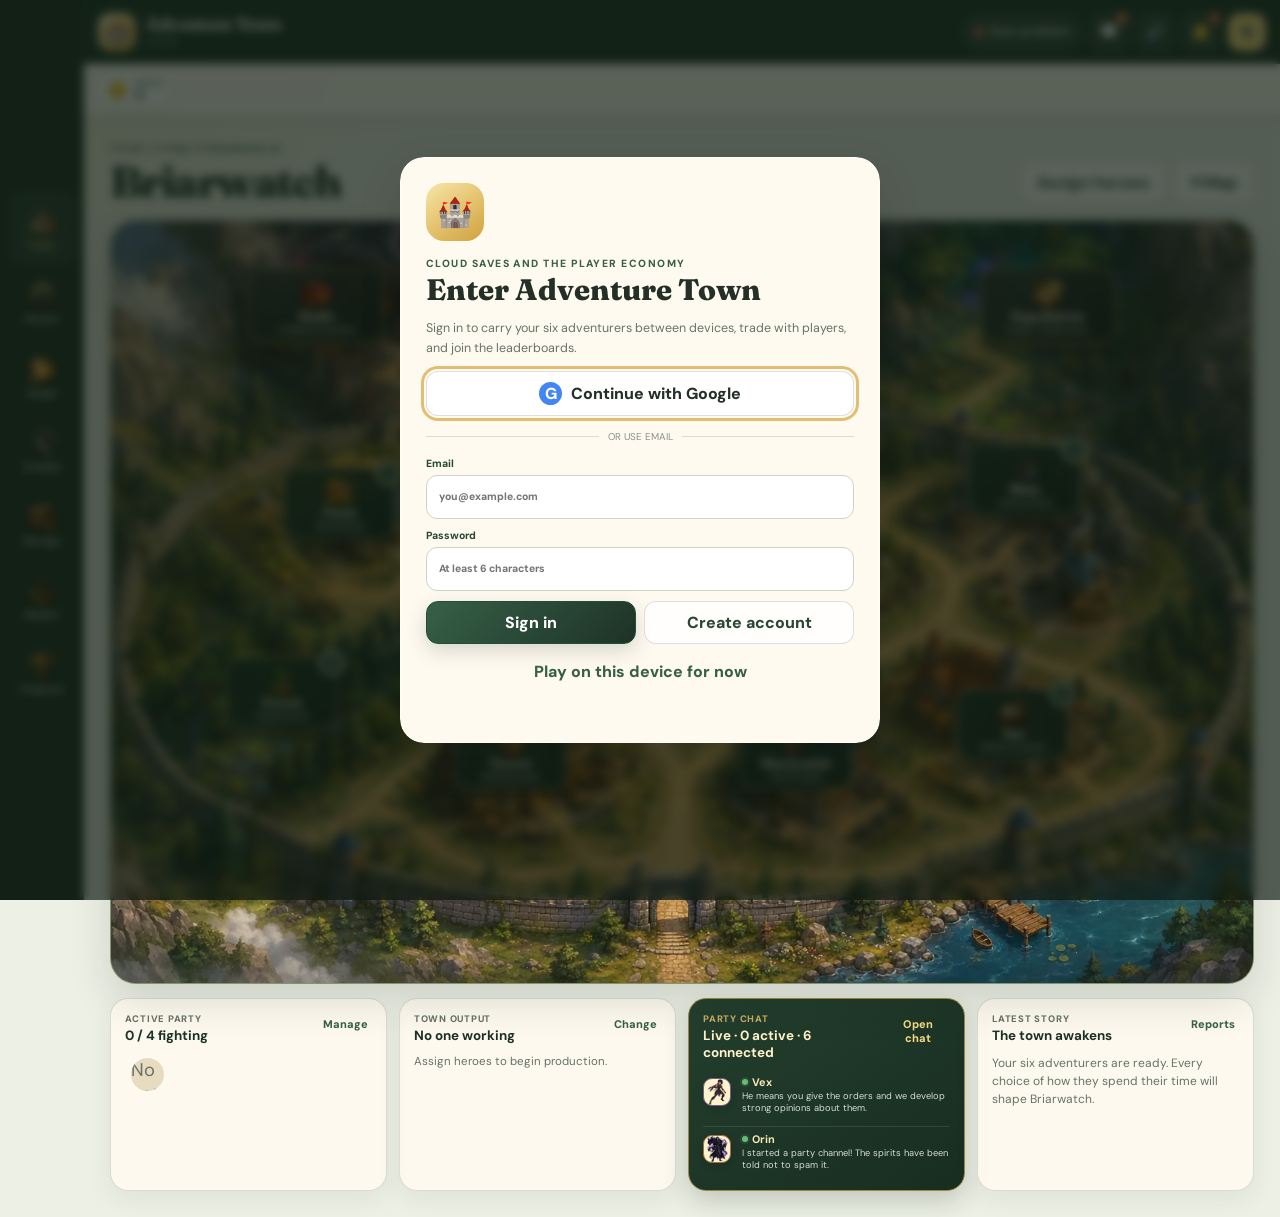
==== commit 1821b9a2: "Add files via upload" ====
--- a/index.html
+++ b/index.html
@@ -26,7 +26,7 @@
     <header class="topbar">
       <button class="brand" data-action="open-view" data-view="town" aria-label="Return to town">
         <span class="brand-crest logo-crest"><img src="img/icon-192.png" alt="" aria-hidden="true" onerror="this.hidden=true"></span>
-        <span><strong>Adventure Town</strong><small id="versionLabel">v1.6.7</small></span>
+        <span><strong>Adventure Town</strong><small id="versionLabel">v1.6.8</small></span>
       </button>
       <div class="top-actions">
         <button id="syncButton" class="status-pill" data-action="sync" aria-label="Cloud save status">
@@ -161,7 +161,7 @@
         <div class="section-heading"><div><span class="eyebrow">A town worth remembering</span><h2>Progress &amp; Leaderboards</h2><p>Track long-term milestones without turning Adventure Town into PvP.</p></div></div>
         <div id="progressCards" class="progress-cards"></div>
         <section class="hero-league-section">
-          <div class="hero-league-heading"><div><span class="eyebrow">Your roster, head to head</span><h3>Heroes' League</h3></div><div class="segmented compact" role="tablist" aria-label="Hero leaderboard metric"><button class="active" data-action="hero-league-metric" data-metric="power">Power</button><button data-action="hero-league-metric" data-metric="damage">Damage</button><button data-action="hero-league-metric" data-metric="combat">Combat</button><button data-action="hero-league-metric" data-metric="work">Work</button></div></div>
+          <div class="hero-league-heading"><div><span class="eyebrow">Your roster, head to head</span><h3>Heroes' League</h3><p>Thirty detailed standings built from each hero's real lifetime record.</p></div><div class="segmented compact" role="tablist" aria-label="Hero leaderboard category"><button class="active" data-action="hero-league-metric" data-metric="overview">Overview</button><button data-action="hero-league-metric" data-metric="combat">Combat</button><button data-action="hero-league-metric" data-metric="bosses">Bosses</button><button data-action="hero-league-metric" data-metric="work">Work</button><button data-action="hero-league-metric" data-metric="legacy">Legacy</button></div></div>
           <div id="heroLeague" class="hero-league"></div>
         </section>
         <div class="progress-columns">
--- a/styles.css
+++ b/styles.css
@@ -866,27 +866,43 @@
 .hero-league-section { margin:0 0 20px; padding:15px; border:1px solid var(--line); border-radius:19px; background:rgba(255,250,240,.9); box-shadow:0 9px 24px rgba(34,53,38,.07); }
 .hero-league-heading { display:flex; align-items:end; justify-content:space-between; gap:12px; margin-bottom:12px; }
 .hero-league-heading h3 { margin:0; color:var(--forest-900); font:800 1.25rem "Fraunces",serif; }
+.hero-league-heading p { margin:3px 0 0; color:var(--muted); font-size:.56rem; }
 .segmented.compact { margin:0; }
 .segmented.compact button { padding:6px 9px; font-size:.58rem; }
-.hero-league-list { display:grid; gap:7px; }
-.hero-league-row { display:grid; grid-template-columns:28px 44px minmax(0,1fr) 52px; gap:9px; align-items:center; width:100%; padding:9px; border:1px solid var(--line); border-radius:13px; color:var(--ink); background:white; text-align:left; }
-.hero-league-row:hover { border-color:#b8994a; transform:translateY(-1px); }
-.league-rank { color:#9a752d; font:800 .85rem "Fraunces",serif; text-align:center; }
-.league-portrait { display:grid; width:42px; height:48px; overflow:hidden; border:2px solid #d7c991; border-radius:11px; background:#fff1c9; }
-.league-main { min-width:0; }
-.league-main > div:first-child { display:flex; align-items:center; gap:6px; }
-.league-main strong { overflow:hidden; font-size:.69rem; text-overflow:ellipsis; white-space:nowrap; }
-.league-main b { margin-left:auto; color:var(--forest-700); font-size:.68rem; }
-.league-main small { display:block; margin-top:3px; color:var(--muted); font-size:.52rem; }
-.league-bar span { width:var(--league-width); }
-.skill-mini-chart { display:flex; height:38px; align-items:end; justify-content:center; gap:3px; padding:3px 4px; border-left:1px solid var(--line); }
-.skill-mini-chart i { position:relative; width:7px; height:100%; border-radius:3px; background:#e4e8de; }
-.skill-mini-chart i span { position:absolute; left:0; right:0; bottom:0; height:var(--skill-height); border-radius:3px; background:#6d9a71; }
-.skill-mini-chart i:nth-child(2) span { background:#8a8171; }
-.skill-mini-chart i:nth-child(3) span { background:#4f7c58; }
-.skill-mini-chart i:nth-child(4) span { background:#b16a4d; }
-.skill-chart-key { display:flex; justify-content:end; gap:8px; margin-top:8px; color:var(--muted); font-size:.48rem; }
-.skill-chart-key b { color:var(--forest-700); }
+.league-summary-grid { display:grid; grid-template-columns:repeat(4,minmax(0,1fr)); gap:7px; margin-bottom:12px; }
+.league-summary-card { display:grid; grid-template-columns:42px minmax(0,1fr); gap:8px; align-items:center; min-width:0; min-height:66px; padding:8px; border:1px solid #d8c789; border-radius:13px; color:var(--ink); background:linear-gradient(135deg,#fff5cf,#fff); text-align:left; }
+.league-summary-card:not(.empty):hover { border-color:#a77d2e; transform:translateY(-1px); }
+.league-summary-card.empty > span,.league-summary-card.tie > span { display:grid; width:40px; height:46px; place-items:center; border-radius:10px; background:#ece9d9; font-size:1.15rem; }
+.league-summary-portrait { display:grid; width:40px; height:46px; overflow:hidden; border:2px solid var(--hero-color); border-radius:10px; background:#fff1c9; }
+.league-summary-card div { min-width:0; }
+.league-summary-card small,.league-summary-card strong,.league-summary-card b { display:block; overflow:hidden; text-overflow:ellipsis; white-space:nowrap; }
+.league-summary-card small { color:#7d7357; font-size:.42rem; font-weight:800; text-transform:uppercase; }
+.league-summary-card strong { margin-top:2px; color:var(--forest-900); font-size:.63rem; }
+.league-summary-card b { margin-top:2px; color:#9b7429; font:800 .65rem "Fraunces",serif; }
+.league-category-intro { display:flex; align-items:center; justify-content:space-between; gap:10px; margin:0 0 8px; padding:7px 9px; border-radius:10px; color:#49604e; background:#e8ecdf; }
+.league-category-intro strong { font:800 .7rem "Fraunces",serif; }
+.league-category-intro span { color:var(--muted); font-size:.48rem; }
+.league-board-grid { display:grid; grid-template-columns:repeat(2,minmax(0,1fr)); gap:9px; }
+.league-board { overflow:hidden; border:1px solid var(--line); border-radius:14px; background:#fff; }
+.league-board > header { display:grid; grid-template-columns:31px minmax(0,1fr); gap:7px; align-items:center; padding:9px; border-bottom:1px solid var(--line); background:linear-gradient(135deg,#f1edd9,#fff); }
+.league-board > header > span { display:grid; width:30px; height:30px; place-items:center; border-radius:9px; background:#e3eadb; font-size:.95rem; }
+.league-board > header strong,.league-board > header small { display:block; }
+.league-board > header strong { color:var(--forest-900); font-size:.65rem; }
+.league-board > header small { margin-top:1px; color:var(--muted); font-size:.44rem; }
+.league-board-rows { display:grid; }
+.league-standing { display:grid; grid-template-columns:21px 31px minmax(0,1fr) auto; gap:6px; align-items:center; width:100%; min-width:0; padding:6px 8px; border:0; border-bottom:1px solid rgba(43,66,49,.09); color:var(--ink); background:#fff; text-align:left; }
+.league-standing:last-child { border-bottom:0; }
+.league-standing:hover { background:#f4f3e7; }
+.league-standing.champion { background:linear-gradient(90deg,rgba(241,211,120,.25),#fff); }
+.league-standing > b { color:#9a752d; font:800 .67rem "Fraunces",serif; text-align:center; }
+.league-standing-portrait { display:grid; width:30px; height:34px; overflow:hidden; border:2px solid var(--hero-color); border-radius:8px; background:#fff1c9; }
+.league-standing-main { min-width:0; }
+.league-standing-main strong,.league-standing-main small { display:block; overflow:hidden; text-overflow:ellipsis; white-space:nowrap; }
+.league-standing-main strong { color:var(--forest-900); font-size:.55rem; }
+.league-standing-main small { color:var(--muted); font-size:.4rem; }
+.league-standing-main i { display:block; height:4px; margin-top:3px; overflow:hidden; border-radius:9px; background:#e3e7dd; }
+.league-standing-main i span { display:block; width:var(--standing-width); height:100%; border-radius:inherit; background:var(--hero-color); }
+.league-standing > em { max-width:95px; overflow:hidden; color:var(--forest-700); font-size:.56rem; font-style:normal; font-weight:900; text-overflow:ellipsis; white-space:nowrap; }
 
 .character-command { display:grid; grid-template-columns:76px minmax(0,1fr) 58px; gap:12px; align-items:center; margin-bottom:9px; padding:13px; border:1px solid color-mix(in srgb,var(--hero-color) 38%,var(--line)); border-radius:18px; background:linear-gradient(135deg,color-mix(in srgb,var(--hero-color) 18%,#fff),#fff5d9); }
 .command-portrait { display:grid; width:74px; height:84px; overflow:hidden; place-items:center; border:3px solid var(--hero-color); border-radius:18px; background:#fff0bd; }
@@ -988,8 +1004,9 @@
   .stock-title { grid-template-columns:31px 1fr auto; }
   .stock-quote { grid-template-columns:1fr 1fr; }
   .hero-league-heading { align-items:start; flex-direction:column; }
-  .hero-league-row { grid-template-columns:24px 40px minmax(0,1fr); }
-  .skill-mini-chart { display:none; }
+  .league-summary-grid { grid-template-columns:repeat(2,minmax(0,1fr)); }
+  .league-board-grid { grid-template-columns:1fr; }
+  .league-category-intro { align-items:start; flex-direction:column; gap:2px; }
   .character-command { grid-template-columns:66px minmax(0,1fr) 50px; gap:9px; padding:10px; }
   .command-portrait { width:64px; height:74px; }
   .command-level { width:48px; height:48px; }
@@ -1007,6 +1024,8 @@
   .icon-button,.avatar-button,.status-pill { width:33px; height:33px; min-height:33px; }
   .stock-title small { display:none; }
   .stock-actions { grid-template-columns:1fr 1fr; }
+  .league-summary-card { grid-template-columns:35px minmax(0,1fr); }
+  .league-summary-portrait,.league-summary-card.empty > span,.league-summary-card.tie > span { width:34px; height:40px; }
   .character-command { grid-template-columns:58px minmax(0,1fr); }
   .command-portrait { width:56px; height:65px; }
   .command-level { display:none; }
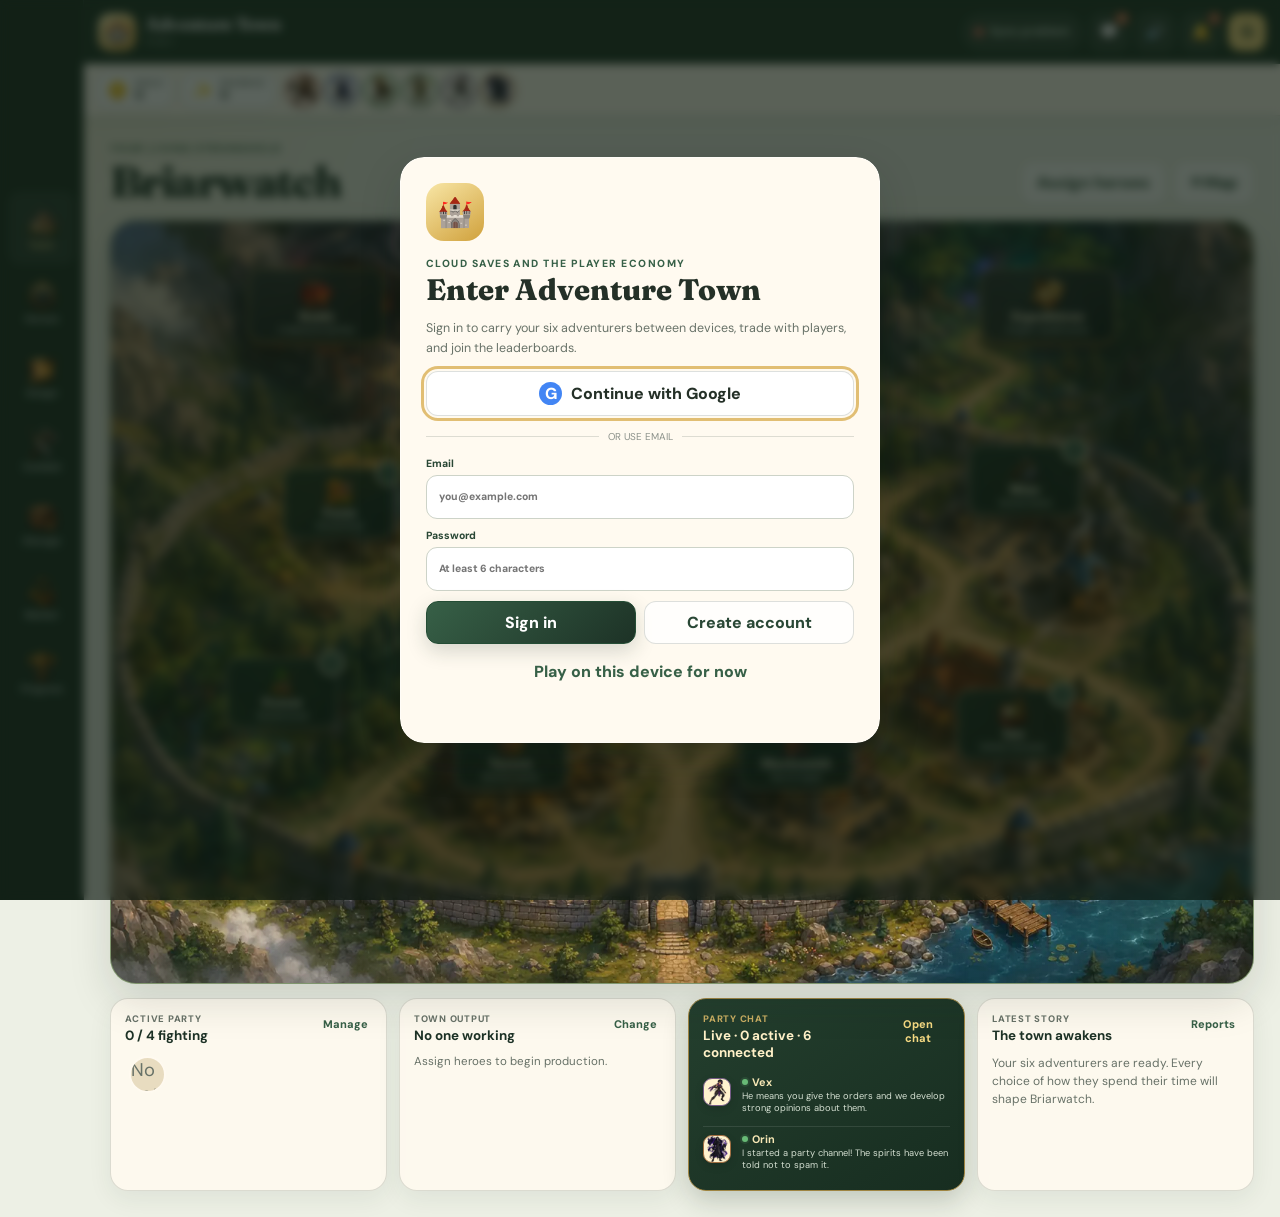
==== commit f0b514c0: "Add files via upload" ====
--- a/index.html
+++ b/index.html
@@ -161,7 +161,7 @@
         <div class="section-heading"><div><span class="eyebrow">A town worth remembering</span><h2>Progress &amp; Leaderboards</h2><p>Track long-term milestones without turning Adventure Town into PvP.</p></div></div>
         <div id="progressCards" class="progress-cards"></div>
         <section class="hero-league-section">
-          <div class="hero-league-heading"><div><span class="eyebrow">Your roster, head to head</span><h3>Heroes' League</h3><p>Thirty detailed standings built from each hero's real lifetime record.</p></div><div class="segmented compact" role="tablist" aria-label="Hero leaderboard category"><button class="active" data-action="hero-league-metric" data-metric="overview">Overview</button><button data-action="hero-league-metric" data-metric="combat">Combat</button><button data-action="hero-league-metric" data-metric="bosses">Bosses</button><button data-action="hero-league-metric" data-metric="work">Work</button><button data-action="hero-league-metric" data-metric="legacy">Legacy</button></div></div>
+          <div class="hero-league-heading"><div><span class="eyebrow">Your roster, head to head</span><h3>Heroes' League</h3><p>Pick a category and record to see who leads your roster.</p></div><div class="segmented compact" role="tablist" aria-label="Hero leaderboard category"><button class="active" data-action="hero-league-metric" data-metric="overview">Overview</button><button data-action="hero-league-metric" data-metric="combat">Combat</button><button data-action="hero-league-metric" data-metric="bosses">Bosses</button><button data-action="hero-league-metric" data-metric="work">Work</button><button data-action="hero-league-metric" data-metric="legacy">Legacy</button></div></div>
           <div id="heroLeague" class="hero-league"></div>
         </section>
         <div class="progress-columns">
--- a/styles.css
+++ b/styles.css
@@ -97,6 +97,10 @@
 .resource-chip small { color: var(--muted); font-size: .56rem; font-weight: 800; letter-spacing: .06em; text-transform: uppercase; }
 .resource-chip strong { font-size: .78rem; line-height: 1.05; }
 .resource-chip.flash { animation: chipFlash .65s ease; }
+.resource-heroes { display:flex; align-items:center; gap:5px; min-width:max-content; padding-left:2px; }
+.resource-hero-button { display:grid; place-items:center; width:34px; height:34px; flex:0 0 34px; padding:0; overflow:hidden; border:2px solid var(--hero-color,var(--sage-200)); border-radius:50%; background:var(--paper); box-shadow:0 2px 7px rgba(39,58,43,.12); }
+.resource-hero-button .hero-image { width:100%; height:100%; object-fit:cover; }
+.resource-hero-button:active { transform:scale(.94); }
 @keyframes chipFlash { 45%{transform:translateY(-2px);border-color:var(--gold);box-shadow:0 5px 15px rgba(213,166,63,.28)} }
 
 .main-stage { width: min(1500px,100%); margin: 0 auto; }
@@ -1034,3 +1038,54 @@
   .quick-assignment-grid { grid-template-columns:repeat(2,1fr); }
   .party-chat-message.reply { margin-left:18px; }
 }
+
+/* v1.8.1 — focused internal hero leaderboard */
+.league-metric-picker { display:flex; gap:6px; overflow-x:auto; margin:0 0 10px; padding:2px 1px 5px; scrollbar-width:thin; }
+.league-metric-picker button { display:flex; align-items:center; gap:5px; flex:0 0 auto; min-height:34px; padding:6px 9px; border:1px solid var(--line); border-radius:10px; color:var(--forest-700); background:#f7f4e7; font-size:.5rem; font-weight:900; }
+.league-metric-picker button span { font-size:.78rem; }
+.league-metric-picker button.active { border-color:#a77d2e; color:#6e511b; background:#fff0b8; box-shadow:inset 0 0 0 1px rgba(167,125,46,.12); }
+.league-focus-board { overflow:hidden; border:1px solid #d2c293; border-radius:16px; background:linear-gradient(180deg,#fffdf5,#fff); box-shadow:0 8px 20px rgba(42,55,35,.07); }
+.league-focus-board > header { display:grid; grid-template-columns:40px minmax(0,1fr) auto; gap:9px; align-items:center; padding:11px; border-bottom:1px solid var(--line); background:linear-gradient(135deg,#eee8ce,#fff9e6); }
+.league-focus-icon { display:grid; width:39px; height:39px; place-items:center; border-radius:11px; background:#dfe7d7; font-size:1.18rem; }
+.league-focus-board > header small,.league-focus-board > header strong,.league-focus-board > header p { display:block; margin:0; }
+.league-focus-board > header small { color:#8d7c50; font-size:.42rem; font-weight:900; text-transform:uppercase; }
+.league-focus-board > header strong { margin-top:1px; color:var(--forest-900); font:800 .86rem "Fraunces",serif; }
+.league-focus-board > header p { margin-top:2px; color:var(--muted); font-size:.47rem; }
+.league-lead-gap { min-width:68px; padding:6px 8px; border:1px solid #dac47c; border-radius:10px; background:#fff4c9; text-align:center; }
+.league-lead-gap b { display:block; margin-top:1px; color:#8e681e; font:800 .66rem "Fraunces",serif; }
+.league-podium { display:grid; grid-template-columns:repeat(3,minmax(0,1fr)); gap:7px; align-items:end; padding:13px 10px 10px; background:radial-gradient(circle at 50% 0,rgba(243,210,105,.18),transparent 48%); }
+.league-podium-place { position:relative; display:grid; justify-items:center; min-width:0; padding:10px 5px 8px; border:1px solid color-mix(in srgb,var(--hero-color) 28%,var(--line)); border-radius:13px; color:var(--ink); background:#fff; text-align:center; }
+.league-podium-place.rank-1 { min-height:150px; padding-top:12px; border-color:#d0a636; background:linear-gradient(180deg,#fff2ae,#fff); box-shadow:0 6px 15px rgba(177,132,24,.14); }
+.league-podium-place.rank-2 { min-height:132px; }
+.league-podium-place.rank-3 { min-height:124px; }
+.league-medal { position:absolute; top:5px; right:6px; font-size:.82rem; }
+.league-podium-portrait { display:grid; width:52px; height:59px; overflow:hidden; margin-top:7px; border:3px solid var(--hero-color); border-radius:13px; background:#fff0bd; }
+.league-podium-place.rank-1 .league-podium-portrait { width:60px; height:68px; }
+.league-podium-place strong,.league-podium-place small,.league-podium-place b { display:block; max-width:100%; overflow:hidden; text-overflow:ellipsis; white-space:nowrap; }
+.league-podium-place strong { margin-top:5px; color:var(--forest-900); font-size:.62rem; }
+.league-podium-place small { color:var(--muted); font-size:.4rem; }
+.league-podium-place b { margin-top:4px; color:#896520; font:800 .68rem "Fraunces",serif; }
+.league-podium-place i { display:block; width:82%; height:4px; margin-top:6px; overflow:hidden; border-radius:9px; background:#e7e8df; }
+.league-podium-place i span { display:block; width:var(--standing-width); height:100%; border-radius:inherit; background:var(--hero-color); }
+.league-rest { display:grid; border-top:1px solid var(--line); }
+.league-rest-row { display:grid; grid-template-columns:30px 36px minmax(0,1fr) auto; gap:8px; align-items:center; width:100%; padding:8px 10px; border:0; border-bottom:1px solid rgba(43,66,49,.09); color:var(--ink); background:#fff; text-align:left; }
+.league-rest-row:last-child { border-bottom:0; }
+.league-rest-row:hover { background:#f5f3e6; }
+.league-rest-rank { display:grid; width:25px; height:25px; place-items:center; border-radius:50%; color:#6e735f; background:#e8eadf; font:800 .58rem "Fraunces",serif; }
+.league-rest-row > span:nth-child(3) { min-width:0; }
+.league-rest-row strong,.league-rest-row small { display:block; overflow:hidden; text-overflow:ellipsis; white-space:nowrap; }
+.league-rest-row strong { color:var(--forest-900); font-size:.57rem; }
+.league-rest-row small { color:var(--muted); font-size:.4rem; }
+.league-rest-row > b { color:var(--forest-700); font-size:.59rem; }
+.league-help { display:flex; align-items:center; gap:7px; margin-top:8px; padding:7px 9px; border-radius:10px; color:#58705c; background:#e8eddf; }
+.league-help span { font-size:.82rem; }
+.league-help p { margin:0; font-size:.47rem; line-height:1.35; }
+@media (max-width:410px) {
+  .league-focus-board > header { grid-template-columns:36px minmax(0,1fr); }
+  .league-lead-gap { grid-column:1 / -1; display:flex; justify-content:space-between; align-items:center; min-width:0; }
+  .league-lead-gap b { margin:0; }
+  .league-podium { gap:4px; padding-left:6px; padding-right:6px; }
+  .league-podium-place { padding-left:3px; padding-right:3px; }
+  .league-podium-portrait { width:44px; height:50px; }
+  .league-podium-place.rank-1 .league-podium-portrait { width:50px; height:57px; }
+}
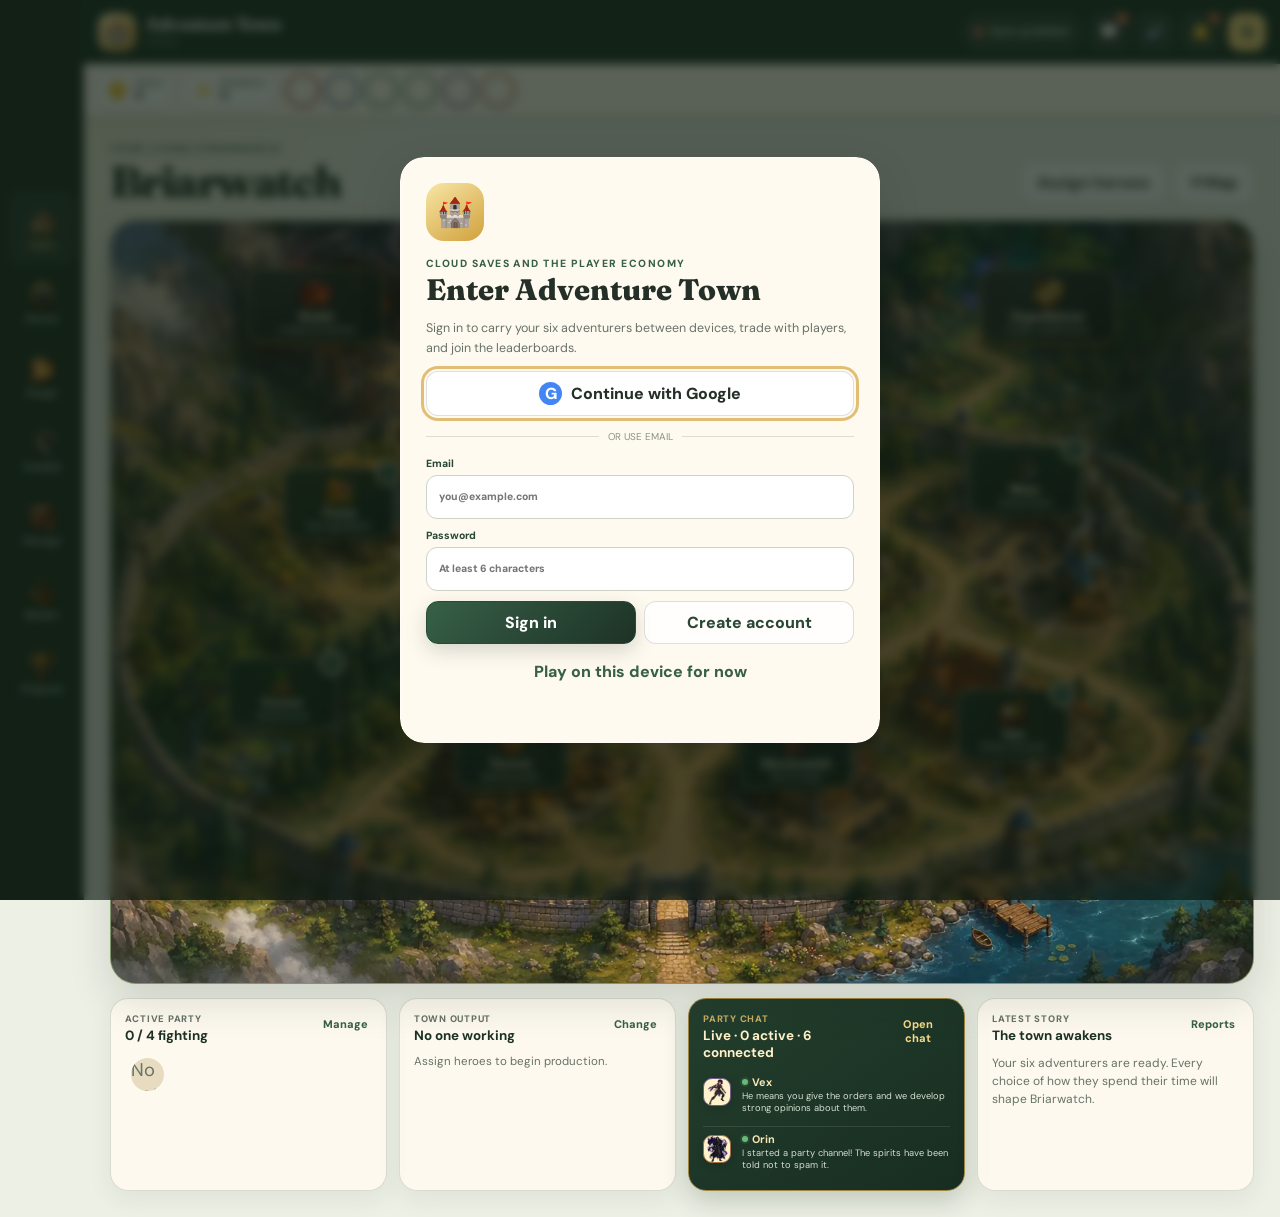
==== commit 4f503a94: "Add files via upload" ====
--- a/index.html
+++ b/index.html
@@ -67,13 +67,16 @@
             </button>
 
             <button class="location building farm" data-action="open-building" data-building="farm" style="--x:20;--y:37">
-              <span class="level-badge" data-level-for="farm">1</span><span class="location-icon game-icon icon-farm" aria-hidden="true"></span><strong>Farm</strong><small>Stored food</small>
+              <span class="level-badge" data-level-for="farm">1</span><span class="location-icon game-icon icon-farm" aria-hidden="true"></span><strong>Farm</strong><small>Raw ingredients</small>
             </button>
             <button class="location building forest" data-action="open-building" data-building="forest" style="--x:15;--y:62">
               <span class="level-badge" data-level-for="forest">1</span><span class="location-icon game-icon icon-forest" aria-hidden="true"></span><strong>Forest</strong><small>Stored wood</small>
             </button>
             <button class="location building market" data-action="open-view" data-view="market" style="--x:39;--y:44">
               <span class="level-badge" data-level-for="market">1</span><span class="location-icon game-icon icon-market" aria-hidden="true"></span><strong>Marketplace</strong><small>Player trade</small>
+            </button>
+            <button class="location building cook" data-action="open-building" data-building="cook" style="--x:34;--y:56">
+              <span class="level-badge" data-level-for="cook">1</span><span class="location-icon" aria-hidden="true">🍳</span><strong>Kitchen</strong><small>Cook meals</small>
             </button>
             <button class="location building warehouse" data-action="open-view" data-view="warehouse" style="--x:61;--y:41">
               <span class="level-badge" data-level-for="warehouse">1</span><span class="location-icon game-icon icon-warehouse" aria-hidden="true"></span><strong>Warehouse</strong><small id="warehouseMapCount">0 / 60</small>
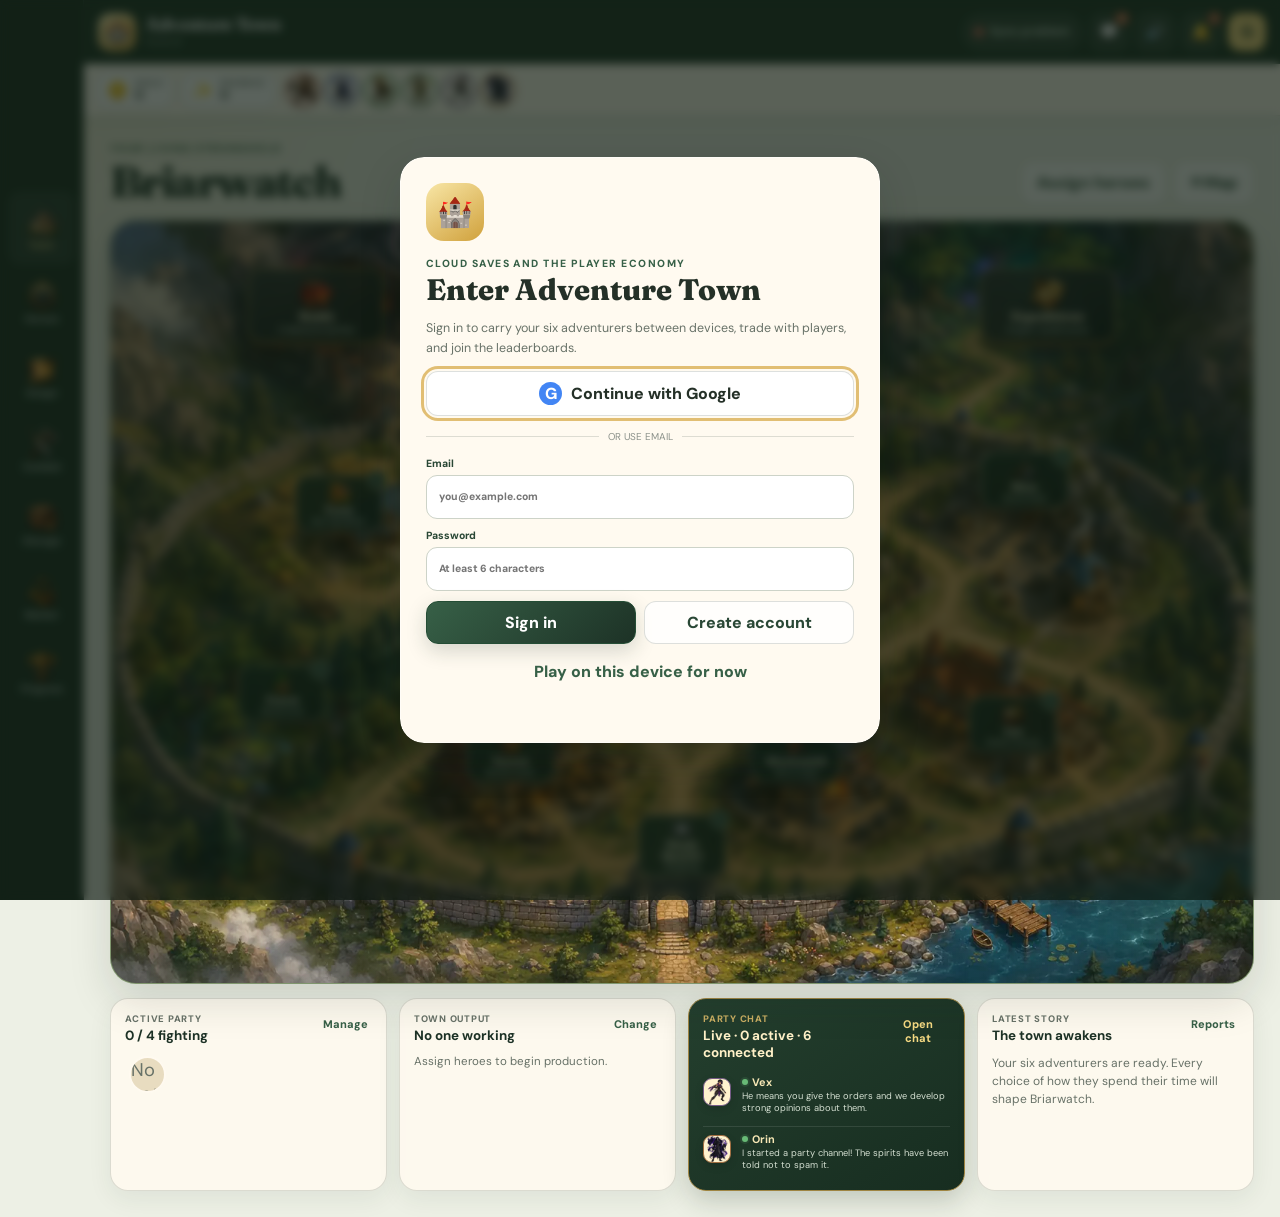
==== commit cf7c5552: "Add files via upload" ====
--- a/index.html
+++ b/index.html
@@ -94,6 +94,10 @@
               <span class="level-badge" data-level-for="mine">1</span><span class="location-icon game-icon icon-mine" aria-hidden="true"></span><strong>Mine</strong><small>Stored metal</small>
             </button>
 
+            <button class="location building plunder" data-action="open-building" data-building="plunder" style="--x:50;--y:82">
+              <span class="level-badge" data-level-for="plunder">1</span><span class="location-icon" aria-hidden="true">🏴‍☠️</span><strong>Shady Quarter</strong><small>Plundering</small>
+            </button>
+
             <div id="heroLayer" class="hero-layer" aria-live="polite"></div>
             <div class="town-square"><span class="game-icon icon-town" aria-hidden="true"></span><small>Town Square</small></div>
           </div>
--- a/styles.css
+++ b/styles.css
@@ -137,7 +137,7 @@
 .road-cross { left:6%; right:7%; top:55%; height:7%; transform:rotate(-2deg); }
 .map-label { position:absolute; z-index:0; color:rgba(255,255,255,.68); font-size:.62rem; font-weight:800; letter-spacing:.28em; text-shadow:0 1px 2px rgba(0,0,0,.3); }
 .wilds-label { top:3%; left:50%; transform:translateX(-50%); }
-.location { position:absolute; left:calc(var(--x) * 1%); top:calc(var(--y) * 1%); z-index:5; width:112px; min-height:58px; transform:translate(-50%,-50%); display:grid; justify-items:center; align-content:center; gap:1px; padding:7px 8px; border:1px solid rgba(255,244,205,.7); border-radius:14px; color:#fff8df; background:linear-gradient(145deg,rgba(27,49,35,.92),rgba(18,34,25,.88)); box-shadow:0 5px 0 rgba(37,30,20,.36),0 9px 22px rgba(14,25,17,.35); backdrop-filter:blur(5px); transition:transform .16s ease,filter .16s ease; }
+.location { position:absolute; left:calc(var(--x) * 1%); top:calc(var(--y) * 1%); z-index:5; width:88px; min-height:46px; transform:translate(-50%,-50%); display:grid; justify-items:center; align-content:center; gap:1px; padding:5px 6px; border:1px solid rgba(255,244,205,.7); border-radius:14px; color:#fff8df; background:linear-gradient(145deg,rgba(27,49,35,.92),rgba(18,34,25,.88)); box-shadow:0 5px 0 rgba(37,30,20,.36),0 9px 22px rgba(14,25,17,.35); backdrop-filter:blur(5px); transition:transform .16s ease,filter .16s ease; }
 .location:hover { transform:translate(-50%,-54%) scale(1.035); filter:brightness(1.05); }
 .location:active { transform:translate(-50%,-48%) scale(.98); box-shadow:0 4px 0 rgba(86,77,52,.24); }
 .game-icon { display:inline-block; flex:0 0 auto; background-image:url("img/ui-icon-atlas.webp"); background-repeat:no-repeat; background-size:400% 400%; background-position:var(--icon-x) var(--icon-y); image-rendering:auto; }
@@ -157,13 +157,15 @@
 .icon-market { --icon-x:33.333%; --icon-y:100%; }
 .icon-tavern { --icon-x:66.667%; --icon-y:100%; }
 .icon-inn { --icon-x:100%; --icon-y:100%; }
-.location-icon { font-size:1.25rem; line-height:1.1; filter:drop-shadow(0 2px 1px rgba(0,0,0,.2)); }
-.location-icon.game-icon { width:30px; height:30px; font-size:0; filter:drop-shadow(0 3px 2px rgba(0,0,0,.35)); }
+.location-icon { font-size:1.05rem; line-height:1.1; filter:drop-shadow(0 2px 1px rgba(0,0,0,.2)); }
+.location-icon.game-icon { width:23px; height:23px; font-size:0; filter:drop-shadow(0 3px 2px rgba(0,0,0,.35)); }
 .location.combat-gate .location-icon.game-icon { width:34px; height:34px; }
-.location strong { font:700 .77rem/1.05 "Fraunces",serif; }
-.location small { color:#d4dfcc; font-size:.5rem; font-weight:700; }
-.location.combat-gate { width:136px; min-height:64px; color:#fff4cf; background:linear-gradient(150deg,rgba(49,54,51,.94),rgba(19,29,24,.92)); border-color:#d6b35c; box-shadow:0 6px 0 rgba(60,43,25,.7),0 12px 24px rgba(12,19,14,.4); }
-.location.combat-gate small { color:#c9d6bd; }
+.location strong { font:700 .66rem/1.05 "Fraunces",serif; }
+.location small { color:#d4dfcc; font-size:.43rem; font-weight:700; }
+.location.combat-gate { width:136px; min-height:64px; padding:7px 8px; color:#fff4cf; background:linear-gradient(150deg,rgba(49,54,51,.94),rgba(19,29,24,.92)); border-color:#d6b35c; box-shadow:0 6px 0 rgba(60,43,25,.7),0 12px 24px rgba(12,19,14,.4); }
+.location.combat-gate strong { font-size:.77rem; }
+.location.combat-gate small { font-size:.5rem; color:#c9d6bd; }
+.location:not(.combat-gate) .level-badge { top:-6px; right:-5px; width:20px; height:20px; border-width:1.5px; font-size:.54rem; }
 .level-badge { position:absolute; top:-8px; right:-7px; display:grid; width:25px; height:25px; place-items:center; border:2px solid #fff5d3; border-radius:50%; color:white; background:var(--forest-800); font-size:.64rem; font-weight:800; box-shadow:0 3px 8px rgba(0,0,0,.2); }
 .town-square { position:absolute; left:50%; top:56%; z-index:1; transform:translate(-50%,-50%); display:grid; place-items:center; padding:4px 7px; border-radius:9px; color:#fff4ce; background:rgba(26,43,31,.72); text-shadow:0 1px 2px #18291d; }
 .town-square span { font-size:2rem; }
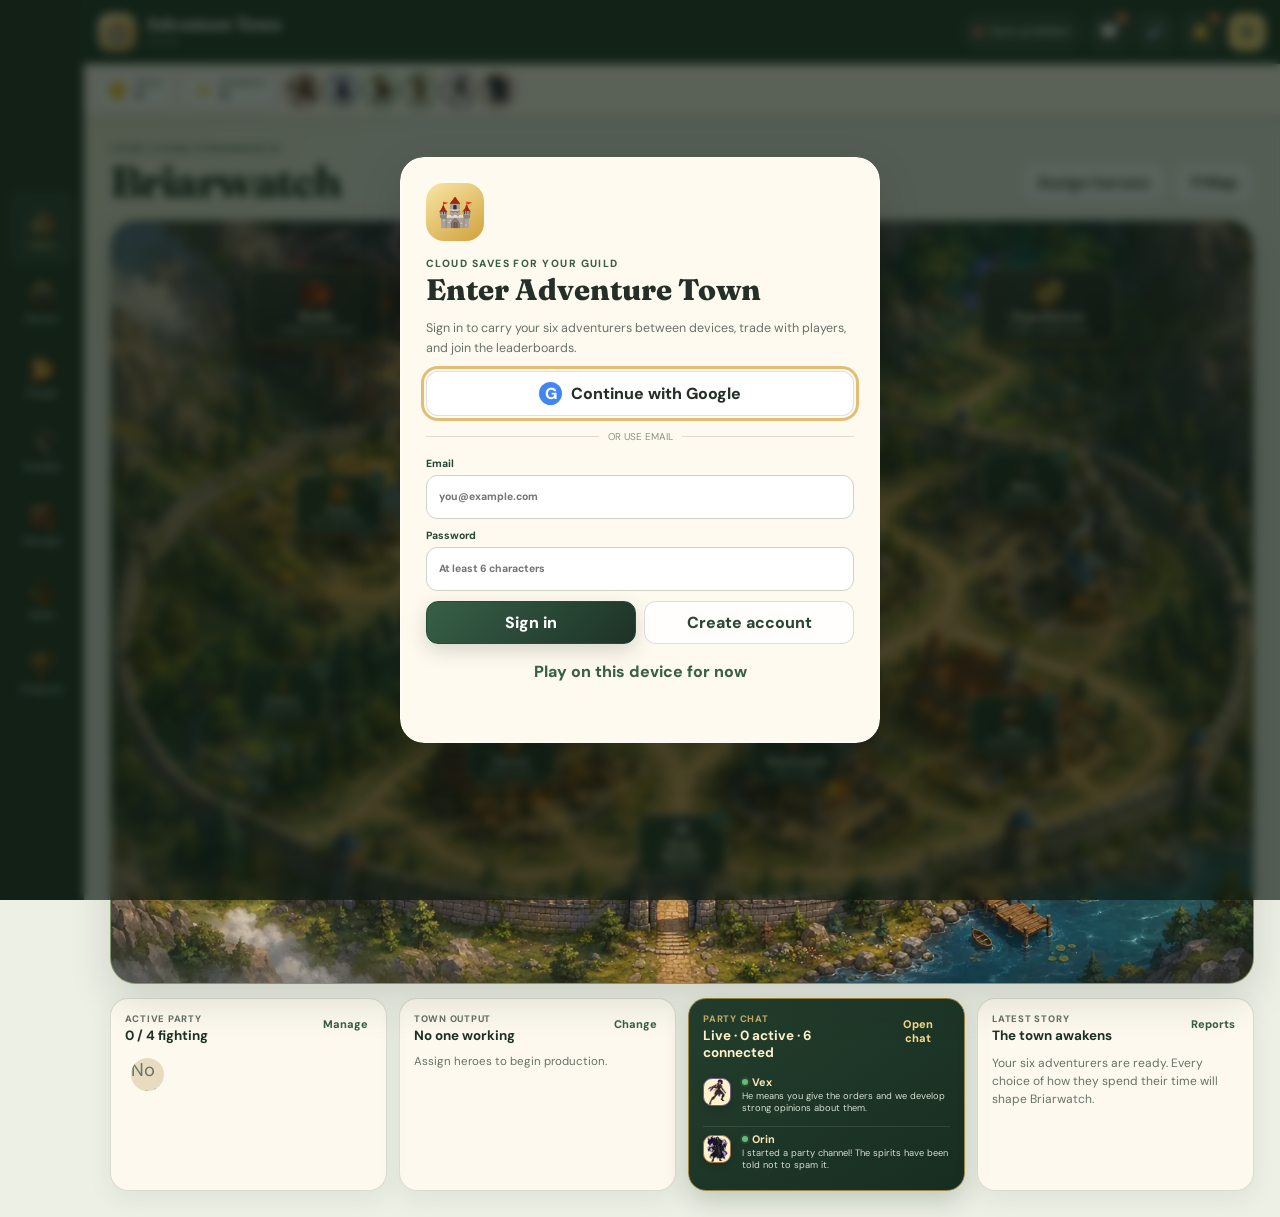
==== commit 4c03d29d: "Add files via upload" ====
--- a/index.html
+++ b/index.html
@@ -4,7 +4,7 @@
   <meta charset="UTF-8">
   <meta name="viewport" content="width=device-width, initial-scale=1, viewport-fit=cover">
   <meta name="theme-color" content="#243b2d">
-  <meta name="description" content="Adventure Town — a living, persistent idle RPG with six heroes, a player economy, dungeons, and raids.">
+  <meta name="description" content="Adventure Town — a living, persistent idle RPG with six independent heroes, a Guild economy, dungeons, and raids.">
   <title>Adventure Town</title>
   <link rel="manifest" href="manifest.webmanifest">
   <link rel="icon" href="img/icon-192.png" type="image/png" sizes="192x192">
@@ -73,7 +73,7 @@
               <span class="level-badge" data-level-for="forest">1</span><span class="location-icon game-icon icon-forest" aria-hidden="true"></span><strong>Forest</strong><small>Stored wood</small>
             </button>
             <button class="location building market" data-action="open-view" data-view="market" style="--x:39;--y:44">
-              <span class="level-badge" data-level-for="market">1</span><span class="location-icon game-icon icon-market" aria-hidden="true"></span><strong>Marketplace</strong><small>Player trade</small>
+              <span class="level-badge" data-level-for="market">1</span><span class="location-icon game-icon icon-market" aria-hidden="true"></span><strong>Guild Hall</strong><small>Contracts &amp; treasury</small>
             </button>
             <button class="location building cook" data-action="open-building" data-building="cook" style="--x:34;--y:56">
               <span class="level-badge" data-level-for="cook">1</span><span class="location-icon" aria-hidden="true">🍳</span><strong>Kitchen</strong><small>Cook meals</small>
@@ -141,7 +141,7 @@
       </section>
 
       <section id="warehouseView" class="view" data-view-panel="warehouse">
-        <div class="section-heading"><div><span class="eyebrow">Everything earned comes here</span><h2>Warehouse</h2><p>Every ration, metal, wood, supply, and equipment find is stored here as its own item type.</p></div><div class="capacity-ring"><strong id="warehouseCount">0</strong><span id="warehouseCapacity">/60 slots</span></div></div>
+        <div class="section-heading"><div><span class="eyebrow">Shared Guild storage</span><h2>Warehouse</h2><p>Town resources and unassigned equipment live here. Personal loot stays with the hero who found it until you move or donate it.</p></div><div class="capacity-ring"><strong id="warehouseCount">0</strong><span id="warehouseCapacity">/60 slots</span></div></div>
         <div class="segmented" role="tablist" aria-label="Warehouse filters">
           <button class="active" data-action="warehouse-filter" data-filter="all">All</button>
           <button data-action="warehouse-filter" data-filter="resource">Resources</button>
@@ -156,21 +156,13 @@
       </section>
 
       <section id="marketView" class="view" data-view-panel="market">
-        <div class="section-heading"><div><span class="eyebrow">Trade time and specialization</span><h2>Marketplace</h2><p>Buy from and sell to other players for Gold. The town never sells unlimited Essence.</p></div><button class="primary-button" data-action="open-sell">Create listing</button></div>
-        <div id="marketStatus" class="market-status"></div>
-        <div class="market-grid">
-          <div><h3>Live Listings</h3><div id="marketListings" class="listing-list"></div></div>
-          <div><h3>Your Listings &amp; Payouts</h3><div id="myListings" class="listing-list"></div></div>
-        </div>
+        <div class="section-heading guild-heading"><div><span class="eyebrow">Your six heroes, one shared charter</span><h2>Guild Hall</h2><p>Manage contracts, taxes, hero stipends, Guild Reputation, personal inventories, and the records that define your company.</p></div></div>
+        <div id="guildHallContent" class="guild-hall"></div>
       </section>
 
       <section id="progressView" class="view" data-view-panel="progress">
         <div class="section-heading"><div><span class="eyebrow">A town worth remembering</span><h2>Progress &amp; Leaderboards</h2><p>Track long-term milestones without turning Adventure Town into PvP.</p></div></div>
         <div id="progressCards" class="progress-cards"></div>
-        <section class="hero-league-section">
-          <div class="hero-league-heading"><div><span class="eyebrow">Your roster, head to head</span><h3>Heroes' League</h3><p>Pick a category and record to see who leads your roster.</p></div><div class="segmented compact" role="tablist" aria-label="Hero leaderboard category"><button class="active" data-action="hero-league-metric" data-metric="overview">Overview</button><button data-action="hero-league-metric" data-metric="combat">Combat</button><button data-action="hero-league-metric" data-metric="bosses">Bosses</button><button data-action="hero-league-metric" data-metric="work">Work</button><button data-action="hero-league-metric" data-metric="legacy">Legacy</button></div></div>
-          <div id="heroLeague" class="hero-league"></div>
-        </section>
         <div class="progress-columns">
           <div><h3>Milestones</h3><div id="achievementList" class="achievement-list"></div></div>
           <div><h3>Adventurer Rankings</h3><div id="leaderboardList" class="leaderboard-list"></div></div>
@@ -184,7 +176,7 @@
       <button data-action="open-view" data-view="assign"><span class="game-icon icon-assign" aria-hidden="true"></span><small>Assign</small></button>
       <button data-action="open-view" data-view="combat"><span class="game-icon icon-combat" aria-hidden="true"></span><small>Combat</small></button>
       <button data-action="open-view" data-view="warehouse"><span class="game-icon icon-warehouse" aria-hidden="true"></span><small>Storage</small></button>
-      <button data-action="open-view" data-view="market"><span class="game-icon icon-market" aria-hidden="true"></span><small>Market</small></button>
+      <button data-action="open-view" data-view="market"><span class="game-icon icon-market" aria-hidden="true"></span><small>Guild</small></button>
       <button data-action="open-view" data-view="progress"><span class="game-icon icon-progress" aria-hidden="true"></span><small>Progress</small></button>
     </nav>
   </div>
@@ -201,7 +193,7 @@
   <dialog id="authDialog" class="modal auth-modal">
     <form method="dialog" class="modal-card" data-prevent-submit>
       <div class="modal-crest">🏰</div>
-      <span class="eyebrow">Cloud saves and the player economy</span>
+      <span class="eyebrow">Cloud saves for your Guild</span>
       <h2>Enter Adventure Town</h2>
       <p>Sign in to carry your six adventurers between devices, trade with players, and join the leaderboards.</p>
       <button type="button" id="googleSignIn" class="google-button" data-action="google-signin"><span>G</span> Continue with Google</button>
--- a/styles.css
+++ b/styles.css
@@ -910,7 +910,7 @@
 .league-standing-main i span { display:block; width:var(--standing-width); height:100%; border-radius:inherit; background:var(--hero-color); }
 .league-standing > em { max-width:95px; overflow:hidden; color:var(--forest-700); font-size:.56rem; font-style:normal; font-weight:900; text-overflow:ellipsis; white-space:nowrap; }
 
-.character-command { display:grid; grid-template-columns:76px minmax(0,1fr) 58px; gap:12px; align-items:center; margin-bottom:9px; padding:13px; border:1px solid color-mix(in srgb,var(--hero-color) 38%,var(--line)); border-radius:18px; background:linear-gradient(135deg,color-mix(in srgb,var(--hero-color) 18%,#fff),#fff5d9); }
+.character-command { display:grid; grid-template-columns:76px minmax(0,1fr) 86px; gap:12px; align-items:center; margin-bottom:9px; padding:13px; border:1px solid color-mix(in srgb,var(--hero-color) 38%,var(--line)); border-radius:18px; background:linear-gradient(135deg,color-mix(in srgb,var(--hero-color) 18%,#fff),#fff5d9); }
 .command-portrait { display:grid; width:74px; height:84px; overflow:hidden; place-items:center; border:3px solid var(--hero-color); border-radius:18px; background:#fff0bd; }
 .command-identity { min-width:0; }
 .command-identity > div:first-child { display:flex; align-items:center; gap:7px; }
@@ -919,9 +919,15 @@
 .command-identity > div:last-child { display:flex; flex-wrap:wrap; gap:5px; }
 .identity-chip { display:inline-flex; align-items:center; padding:4px 7px; border:1px solid #d1b969; border-radius:99px; color:#715921; background:#fff0bb; font-size:.52rem; font-weight:900; text-transform:uppercase; }
 .edit-name-button { width:29px; height:29px; flex:0 0 auto; padding:0; border:1px solid var(--line); border-radius:9px; color:var(--forest-700); background:rgba(255,255,255,.7); font-weight:900; }
-.command-level { display:grid; width:56px; height:56px; place-content:center; border:1px solid rgba(84,97,67,.24); border-radius:50%; color:white; background:var(--forest-800); text-align:center; box-shadow:inset 0 0 0 3px rgba(255,255,255,.08); }
-.command-level strong { font:800 1rem "Fraunces",serif; }
-.command-level small { font-size:.44rem; font-weight:800; text-transform:uppercase; }
+.command-meta { display:grid; gap:6px; min-width:0; }
+.command-level,.command-wallet { display:grid; min-width:0; min-height:40px; place-content:center; padding:5px 7px; border:1px solid rgba(84,97,67,.24); border-radius:12px; text-align:center; }
+.command-level { color:white; background:var(--forest-800); box-shadow:inset 0 0 0 2px rgba(255,255,255,.07); }
+.command-wallet { color:#6e531f; background:#fff1bd; border-color:#d5bd72; }
+.command-level strong,.command-wallet strong { display:block; font:800 .86rem "Fraunces",serif; line-height:1.05; white-space:nowrap; }
+.command-level small,.command-wallet small { display:block; margin-bottom:2px; font-size:.42rem; font-weight:900; letter-spacing:.04em; text-transform:uppercase; }
+.class-passive { display:grid; grid-template-columns:auto minmax(0,1fr); gap:8px; align-items:center; margin-top:8px; padding:7px 9px; border:1px solid #d7c990; border-radius:10px; color:#516054; background:#f5f0d9; }
+.class-passive strong { color:var(--forest-800); font-size:.54rem; white-space:nowrap; }
+.class-passive span { color:var(--muted); font-size:.5rem; line-height:1.35; }
 .inline-rename { display:grid; grid-template-columns:1fr auto; gap:7px; margin:0 0 10px; padding:9px; border:1px solid var(--line); border-radius:12px; background:#ebeedd; }
 .inline-rename input { min-height:39px; }
 .inline-rename button { min-height:39px; padding:7px 14px; }
@@ -1013,9 +1019,9 @@
   .league-summary-grid { grid-template-columns:repeat(2,minmax(0,1fr)); }
   .league-board-grid { grid-template-columns:1fr; }
   .league-category-intro { align-items:start; flex-direction:column; gap:2px; }
-  .character-command { grid-template-columns:66px minmax(0,1fr) 50px; gap:9px; padding:10px; }
+  .character-command { grid-template-columns:66px minmax(0,1fr) 76px; gap:9px; padding:10px; }
   .command-portrait { width:64px; height:74px; }
-  .command-level { width:48px; height:48px; }
+  .command-level,.command-wallet { min-height:36px; padding:4px 5px; }
   .command-identity h2 { font-size:1.18rem; }
   .profile-xp { grid-template-columns:1fr; gap:6px; }
   .compact-combat-stats { grid-template-columns:repeat(4,1fr); }
@@ -1034,8 +1040,9 @@
   .league-summary-portrait,.league-summary-card.empty > span,.league-summary-card.tie > span { width:34px; height:40px; }
   .character-command { grid-template-columns:58px minmax(0,1fr); }
   .command-portrait { width:56px; height:65px; }
-  .command-level { display:none; }
+  .command-meta { grid-column:1 / -1; grid-template-columns:1fr 1fr; }
   .compact-combat-stats { grid-template-columns:repeat(3,1fr); }
+  .class-passive { grid-template-columns:1fr; gap:3px; }
   .profile-skill-grid,.profile-equipment-grid { grid-template-columns:1fr; }
   .quick-assignment-grid { grid-template-columns:repeat(2,1fr); }
   .party-chat-message.reply { margin-left:18px; }
@@ -1091,3 +1098,55 @@
   .league-podium-portrait { width:44px; height:50px; }
   .league-podium-place.rank-1 .league-podium-portrait { width:50px; height:57px; }
 }
+
+
+/* v2.1.0 Guild Hall + personal inventories */
+.guild-hall { display:grid; gap:18px; }
+.guild-hero-overview,.guild-panel { border:1px solid var(--line); border-radius:24px; padding:18px; background:rgba(255,253,246,.78); box-shadow:0 12px 28px rgba(39,55,42,.06); }
+.guild-panel-head { display:flex; align-items:flex-start; justify-content:space-between; gap:14px; margin-bottom:14px; }
+.guild-panel-head h3 { margin:3px 0 0; color:var(--forest-900); font:800 1.25rem "Fraunces",serif; }
+.guild-panel-head > strong { padding:7px 10px; border-radius:999px; background:var(--forest-800); color:#fff7dc; font-size:.72rem; }
+.guild-roster-grid { display:grid; grid-template-columns:repeat(3,minmax(0,1fr)); gap:10px; }
+.guild-hero-card { display:grid; grid-template-columns:48px 1fr auto; align-items:center; gap:10px; min-width:0; padding:10px; border:1px solid color-mix(in srgb,var(--hero-color) 32%,var(--line)); border-radius:17px; background:#fffdf8; text-align:left; }
+.guild-hero-portrait { width:48px; height:48px; border:2px solid var(--hero-color); border-radius:50%; overflow:hidden; background:#eee5ce; }
+.guild-hero-portrait img { width:100%; height:100%; object-fit:cover; }
+.guild-hero-card > span:nth-child(2) { min-width:0; }
+.guild-hero-card strong,.guild-hero-card small { display:block; overflow:hidden; text-overflow:ellipsis; white-space:nowrap; }
+.guild-hero-card small { color:var(--muted); font-size:.68rem; }
+.guild-hero-economy { text-align:right; }
+.guild-hero-economy b { display:block; color:#8b6418; font-size:.78rem; }
+.guild-stat-grid { display:grid; grid-template-columns:repeat(4,minmax(0,1fr)); gap:8px; margin:12px 0; }
+.guild-stat-grid > div { padding:11px; border:1px solid var(--line); border-radius:14px; background:#fff; }
+.guild-stat-grid small,.guild-stat-grid strong { display:block; }
+.guild-stat-grid small { color:var(--muted); font-size:.63rem; text-transform:uppercase; letter-spacing:.05em; }
+.guild-stat-grid strong { margin-top:3px; color:var(--forest-900); }
+.guild-rep-meter { height:12px; overflow:hidden; border-radius:999px; background:#dfe4d8; }
+.guild-rep-meter span { display:block; width:var(--value); height:100%; border-radius:inherit; background:linear-gradient(90deg,#8c6727,#d5aa43); }
+.guild-upgrade { width:100%; margin-top:8px; }
+.guild-tax-controls { display:grid; grid-template-columns:1fr auto 1fr; gap:8px; align-items:center; max-width:360px; margin:14px auto; }
+.guild-tax-controls button { min-height:42px; border:1px solid var(--line); border-radius:12px; background:#fff; font-weight:800; }
+.guild-tax-controls strong { min-width:70px; text-align:center; font-size:1.15rem; color:var(--forest-900); }
+.guild-stipend-grid { display:grid; grid-template-columns:repeat(3,1fr); gap:8px; }
+.guild-stipend-grid button { display:grid; grid-template-columns:34px 1fr; align-items:center; gap:7px; padding:8px; border:1px solid var(--line); border-radius:13px; background:#fff; text-align:left; }
+.guild-stipend-grid button span { grid-row:1/3; width:34px; height:34px; overflow:hidden; border-radius:50%; }
+.tiny-hero-image { width:100%; height:100%; object-fit:cover; }
+.guild-stipend-grid small { color:var(--muted); }
+.contracts-panel .quest-board { margin:0; padding:0; border:0; background:transparent; }
+.guild-records .hero-league-heading { margin-bottom:12px; }
+.hero-pack-grid { display:grid; gap:9px; }
+.hero-pack-item { display:grid; grid-template-columns:52px minmax(0,1fr) auto; gap:10px; align-items:center; padding:10px; border:1px solid var(--line); border-radius:15px; background:#fff; }
+.hero-pack-item.special { border-color:rgba(196,143,37,.55); background:linear-gradient(135deg,#fffdf7,#fff6d9); }
+.hero-pack-art { display:grid; place-items:center; width:52px; height:52px; border-radius:12px; background:#f1ecdf; font-size:1.7rem; }
+.hero-pack-art img { width:100%; height:100%; object-fit:contain; }
+.hero-pack-item > div:nth-child(2) { min-width:0; }
+.hero-pack-item > div:nth-child(2) strong,.hero-pack-item > div:nth-child(2) small { display:block; }
+.hero-pack-item > div:nth-child(2) small,.hero-pack-item p { color:var(--muted); font-size:.68rem; }
+.hero-pack-item p { margin:3px 0 0; }
+.hero-pack-actions { display:grid; gap:5px; min-width:112px; }
+.hero-pack-actions button { padding:7px 8px; border:1px solid var(--line); border-radius:9px; background:#faf8f1; font-size:.66rem; font-weight:800; }
+.hero-pack-empty { display:flex; gap:12px; align-items:center; padding:16px; border:1px dashed var(--line); border-radius:15px; color:var(--muted); }
+.hero-pack-empty > span { font-size:1.8rem; }
+.hero-pack-empty strong,.hero-pack-empty small { display:block; }
+.pack-capacity-note { margin:9px 0 0; color:var(--muted); font-size:.7rem; text-align:right; }
+@media (max-width:900px){.guild-roster-grid,.guild-stipend-grid{grid-template-columns:repeat(2,minmax(0,1fr))}.guild-stat-grid{grid-template-columns:repeat(2,minmax(0,1fr))}}
+@media (max-width:620px){.guild-roster-grid,.guild-stipend-grid{grid-template-columns:1fr}.guild-hero-card{grid-template-columns:44px 1fr auto}.guild-hero-portrait{width:44px;height:44px}.hero-pack-item{grid-template-columns:46px 1fr}.hero-pack-actions{grid-column:1/-1;grid-template-columns:repeat(3,1fr)}.guild-panel,.guild-hero-overview{padding:13px;border-radius:18px}}
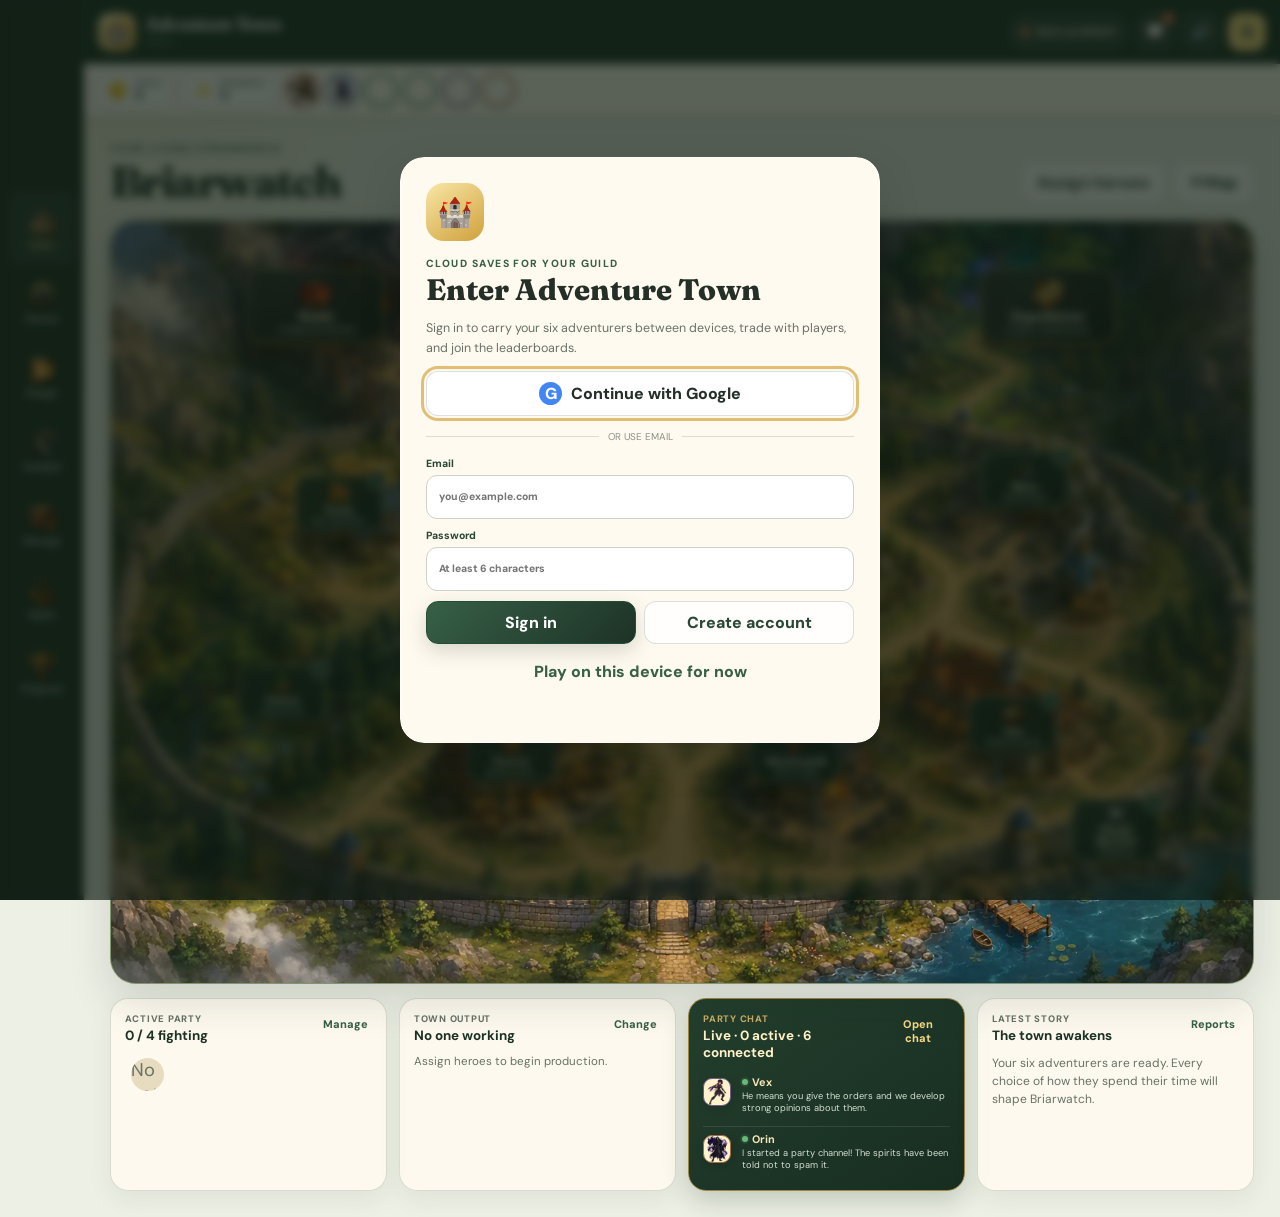
==== commit d443ecfb: "Add files via upload" ====
--- a/index.html
+++ b/index.html
@@ -34,7 +34,6 @@
         </button>
         <button class="icon-button party-chat-button" data-action="open-party-chat" aria-label="Open party chat"><span aria-hidden="true">💬</span><span id="partyChatBadge" class="badge" hidden>0</span></button>
         <button id="soundButton" class="icon-button sound-button" data-action="toggle-sound" aria-label="Turn sounds off" aria-pressed="true"><span aria-hidden="true">🔊</span></button>
-        <button class="icon-button" data-action="open-notifications" aria-label="Town reports">🔔<span id="notificationBadge" class="badge" hidden>0</span></button>
         <button id="accountButton" class="avatar-button" data-action="account" aria-label="Account">G</button>
       </div>
     </header>
@@ -94,7 +93,7 @@
               <span class="level-badge" data-level-for="mine">1</span><span class="location-icon game-icon icon-mine" aria-hidden="true"></span><strong>Mine</strong><small>Stored metal</small>
             </button>
 
-            <button class="location building plunder" data-action="open-building" data-building="plunder" style="--x:50;--y:82">
+            <button class="location building plunder" data-action="open-building" data-building="plunder" style="--x:88;--y:80">
               <span class="level-badge" data-level-for="plunder">1</span><span class="location-icon" aria-hidden="true">🏴‍☠️</span><strong>Shady Quarter</strong><small>Plundering</small>
             </button>
 
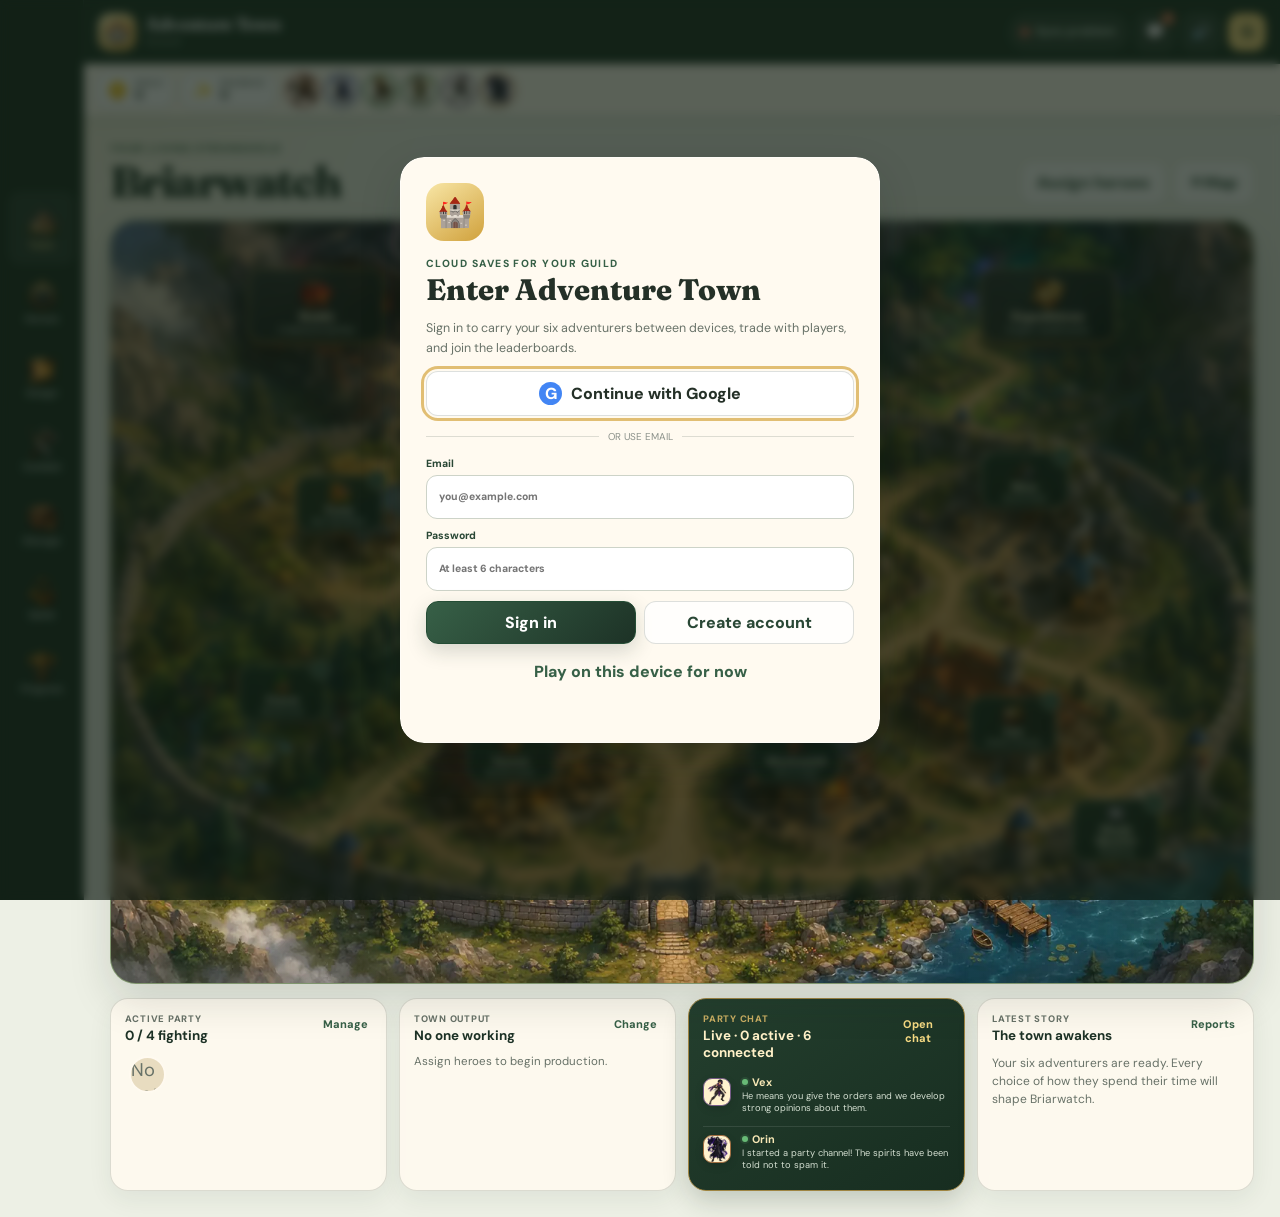
==== commit 1ebb5716: "Add files via upload" ====
--- a/index.html
+++ b/index.html
@@ -162,10 +162,15 @@
       <section id="progressView" class="view" data-view-panel="progress">
         <div class="section-heading"><div><span class="eyebrow">A town worth remembering</span><h2>Progress &amp; Leaderboards</h2><p>Track long-term milestones without turning Adventure Town into PvP.</p></div></div>
         <div id="progressCards" class="progress-cards"></div>
-        <div class="progress-columns">
-          <div><h3>Milestones</h3><div id="achievementList" class="achievement-list"></div></div>
-          <div><h3>Adventurer Rankings</h3><div id="leaderboardList" class="leaderboard-list"></div></div>
-        </div>
+        <section class="world-leaderboards">
+          <div class="world-leaderboard-title"><div><span class="eyebrow">Real Guilds · real records</span><h3>🌎 World Leaderboards</h3><p>Compare Guild strength, combat records, Raids, skills, wealth, legacy, and this month's activity. Tap any Guild to inspect its public roster.</p></div></div>
+          <div id="playerLeaderboardTabs" class="player-leaderboard-tabs" role="tablist" aria-label="World leaderboard category"></div>
+          <div id="playerLeaderboardMetrics" class="player-leaderboard-metrics"></div>
+          <div id="leaderboardList" class="leaderboard-list"></div>
+          <div class="world-records-heading"><span class="eyebrow">Standing world records</span><h3>Record Board</h3></div>
+          <div id="worldRecords"></div>
+        </section>
+        <section class="milestone-section"><div class="section-heading compact"><div><span class="eyebrow">Your own story</span><h3>Milestones</h3></div></div><div id="achievementList" class="achievement-list"></div></section>
       </section>
     </main>
 
--- a/styles.css
+++ b/styles.css
@@ -1150,3 +1150,48 @@
 .pack-capacity-note { margin:9px 0 0; color:var(--muted); font-size:.7rem; text-align:right; }
 @media (max-width:900px){.guild-roster-grid,.guild-stipend-grid{grid-template-columns:repeat(2,minmax(0,1fr))}.guild-stat-grid{grid-template-columns:repeat(2,minmax(0,1fr))}}
 @media (max-width:620px){.guild-roster-grid,.guild-stipend-grid{grid-template-columns:1fr}.guild-hero-card{grid-template-columns:44px 1fr auto}.guild-hero-portrait{width:44px;height:44px}.hero-pack-item{grid-template-columns:46px 1fr}.hero-pack-actions{grid-column:1/-1;grid-template-columns:repeat(3,1fr)}.guild-panel,.guild-hero-overview{padding:13px;border-radius:18px}}
+
+
+/* v2.4 World Leaderboards */
+.world-leaderboards { margin-bottom:22px; padding:14px; border:1px solid var(--line); border-radius:20px; background:linear-gradient(180deg,rgba(255,255,255,.72),rgba(246,241,227,.9)); box-shadow:0 10px 28px rgba(39,55,41,.07); }
+.world-leaderboard-title { display:flex; justify-content:space-between; gap:12px; margin-bottom:12px; }
+.world-leaderboard-title h3,.world-records-heading h3 { margin:2px 0 4px; font:800 1.15rem "Fraunces",serif; color:var(--forest-900); }
+.world-leaderboard-title p { margin:0; color:var(--muted); font-size:.66rem; line-height:1.45; max-width:720px; }
+.player-leaderboard-tabs { display:flex; gap:6px; overflow-x:auto; padding:2px 0 8px; scrollbar-width:none; }
+.player-leaderboard-tabs::-webkit-scrollbar { display:none; }
+.player-leaderboard-tabs button { flex:0 0 auto; padding:7px 10px; border:1px solid var(--line); border-radius:999px; background:var(--paper); color:var(--forest-800); font-size:.6rem; font-weight:850; }
+.player-leaderboard-tabs button.active { color:white; border-color:var(--forest-700); background:var(--forest-700); }
+.player-leaderboard-metrics { display:grid; grid-template-columns:repeat(auto-fit,minmax(132px,1fr)); gap:7px; margin:4px 0 12px; }
+.player-leaderboard-metrics button { display:grid; grid-template-columns:auto 1fr; column-gap:7px; align-items:center; text-align:left; padding:9px; border:1px solid var(--line); border-radius:13px; background:rgba(255,255,255,.72); color:var(--forest-900); }
+.player-leaderboard-metrics button > span { grid-row:1 / 3; font-size:1.1rem; }
+.player-leaderboard-metrics button strong { font-size:.62rem; }
+.player-leaderboard-metrics button small { color:var(--muted); font-size:.5rem; line-height:1.25; }
+.player-leaderboard-metrics button.active { border-color:#a98535; background:#fff7d9; box-shadow:inset 0 0 0 1px rgba(169,133,53,.15); }
+.player-board-head { display:flex; align-items:end; justify-content:space-between; gap:12px; padding:11px 12px; border-radius:14px; background:#1f4632; color:white; }
+.player-board-head small,.player-board-head p { display:block; margin:0; color:#d5e2d8; font-size:.55rem; }
+.player-board-head h3 { margin:2px 0; font:800 1.05rem "Fraunces",serif; }
+.player-board-head > b { font-size:.58rem; white-space:nowrap; }
+.player-podium { display:grid; grid-template-columns:repeat(3,1fr); gap:8px; align-items:end; margin:10px 0; }
+.player-podium-card { min-width:0; padding:12px 8px; border:1px solid var(--line); border-radius:15px; background:var(--paper); text-align:center; color:var(--forest-900); }
+.player-podium-card.rank-1 { padding-top:17px; border-color:#c49b35; background:linear-gradient(#fff8d8,#f5ebc5); }
+.player-podium-card.is-you,.player-ranking-row.is-you { outline:2px solid #7ea47f; outline-offset:1px; }
+.podium-medal { display:block; font-size:1.45rem; }
+.player-podium-card strong,.player-podium-card b,.player-podium-card small { display:block; overflow:hidden; text-overflow:ellipsis; white-space:nowrap; }
+.player-podium-card strong { margin-top:4px; font-size:.66rem; }
+.player-podium-card b { margin-top:5px; color:#8c6518; font:800 .88rem "Fraunces",serif; }
+.player-podium-card small { color:var(--muted); font-size:.5rem; }
+.player-ranking-list { display:grid; gap:6px; }
+.player-ranking-row { display:grid; grid-template-columns:28px 34px minmax(0,1fr) auto; gap:8px; align-items:center; width:100%; padding:8px; border:1px solid var(--line); border-radius:12px; background:var(--paper); color:var(--forest-900); text-align:left; }
+.player-ranking-row .rank { text-align:center; color:var(--muted); font:800 .72rem "Fraunces",serif; }
+.player-ranking-row .board-avatar { display:grid; width:32px; height:32px; place-items:center; border-radius:50%; background:#e5d7b8; }
+.player-ranking-row strong,.player-ranking-row small { display:block; overflow:hidden; text-overflow:ellipsis; white-space:nowrap; }
+.player-ranking-row strong { font-size:.64rem; }.player-ranking-row strong em { color:#648268; font-style:normal; font-size:.48rem; }
+.player-ranking-row small { color:var(--muted); font-size:.52rem; }.player-ranking-row > b { color:#8c6518; font-size:.64rem; }
+.world-records-heading { margin:17px 0 8px; }
+.world-record-grid { display:grid; grid-template-columns:repeat(4,1fr); gap:8px; }
+.world-record-grid button { min-width:0; display:grid; gap:2px; padding:10px; border:1px solid var(--line); border-radius:13px; background:#f8f2de; color:var(--forest-900); text-align:left; }
+.world-record-grid button > span { font-size:1.1rem; }.world-record-grid small { color:var(--muted); font-size:.5rem; text-transform:uppercase; }.world-record-grid strong { font:800 .82rem "Fraunces",serif; }.world-record-grid em { overflow:hidden; color:#7a6230; font-size:.52rem; font-style:normal; text-overflow:ellipsis; white-space:nowrap; }
+.milestone-section { margin-top:20px; }.section-heading.compact { margin-bottom:10px; }
+.public-guild-summary { display:grid; grid-template-columns:repeat(4,1fr); gap:7px; margin-bottom:16px; }.public-guild-summary > div { padding:10px; border:1px solid var(--line); border-radius:12px; background:white; }.public-guild-summary small,.public-guild-summary strong { display:block; }.public-guild-summary small { color:var(--muted); font-size:.5rem; text-transform:uppercase; }.public-guild-summary strong { margin-top:3px; font:800 .88rem "Fraunces",serif; }
+.public-hero-card { padding:10px; margin-bottom:7px; border:1px solid var(--line); border-radius:13px; background:white; }.public-hero-head { display:grid; grid-template-columns:30px minmax(0,1fr) auto; gap:7px; align-items:center; }.public-hero-head > span { font-size:1.2rem; }.public-hero-head strong,.public-hero-head small { display:block; }.public-hero-head strong { font-size:.68rem; }.public-hero-head small { color:var(--muted); font-size:.52rem; }.public-hero-head > b { font-size:.52rem; white-space:nowrap; }.public-hero-meta { display:flex; flex-wrap:wrap; gap:5px; margin-top:7px; }.public-hero-meta span { padding:4px 6px; border-radius:8px; background:#f3eedf; font-size:.5rem; }
+@media(max-width:700px){.world-record-grid{grid-template-columns:repeat(2,1fr)}.public-guild-summary{grid-template-columns:repeat(2,1fr)}.player-leaderboard-metrics{grid-template-columns:repeat(2,minmax(0,1fr))}.player-podium{gap:5px}.player-podium-card{padding-left:5px;padding-right:5px}.player-board-head{align-items:start}.player-ranking-row{grid-template-columns:24px 30px minmax(0,1fr) auto}.public-hero-head{grid-template-columns:28px minmax(0,1fr)}.public-hero-head>b{grid-column:2}}
